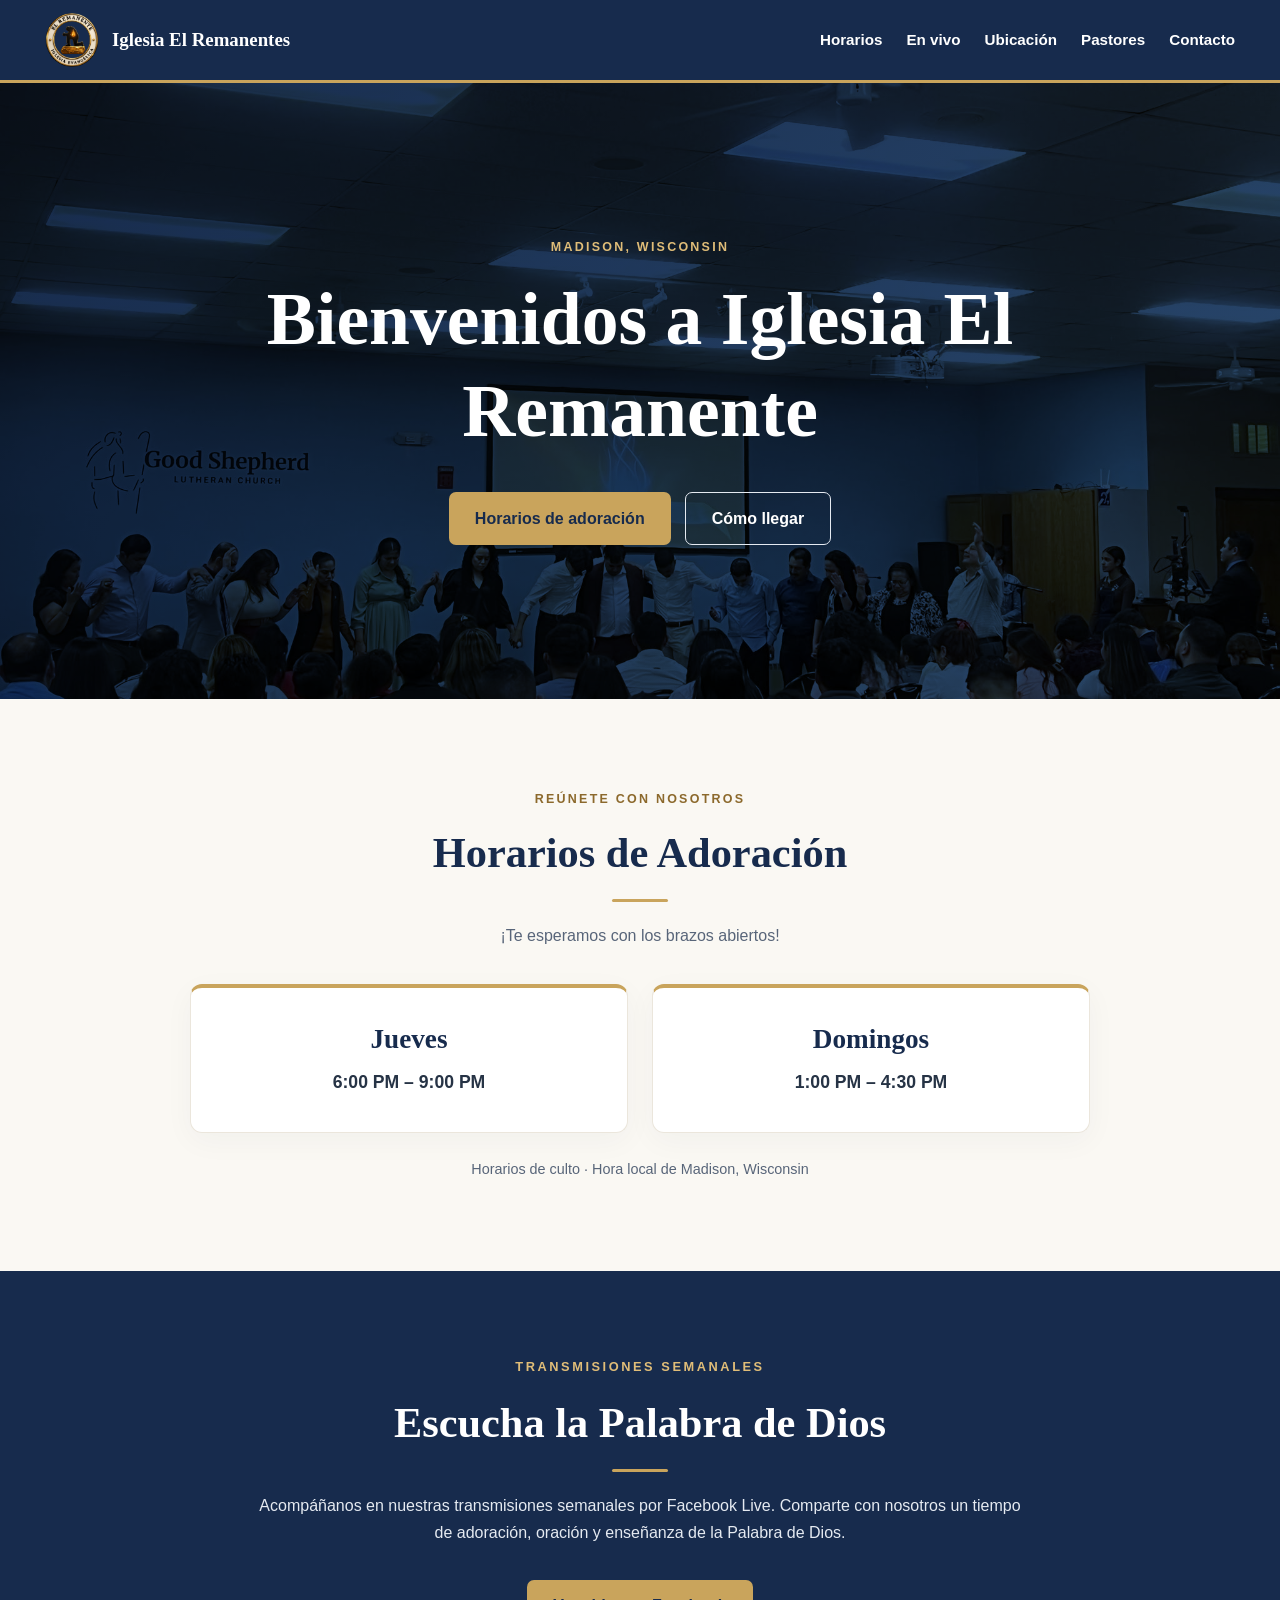
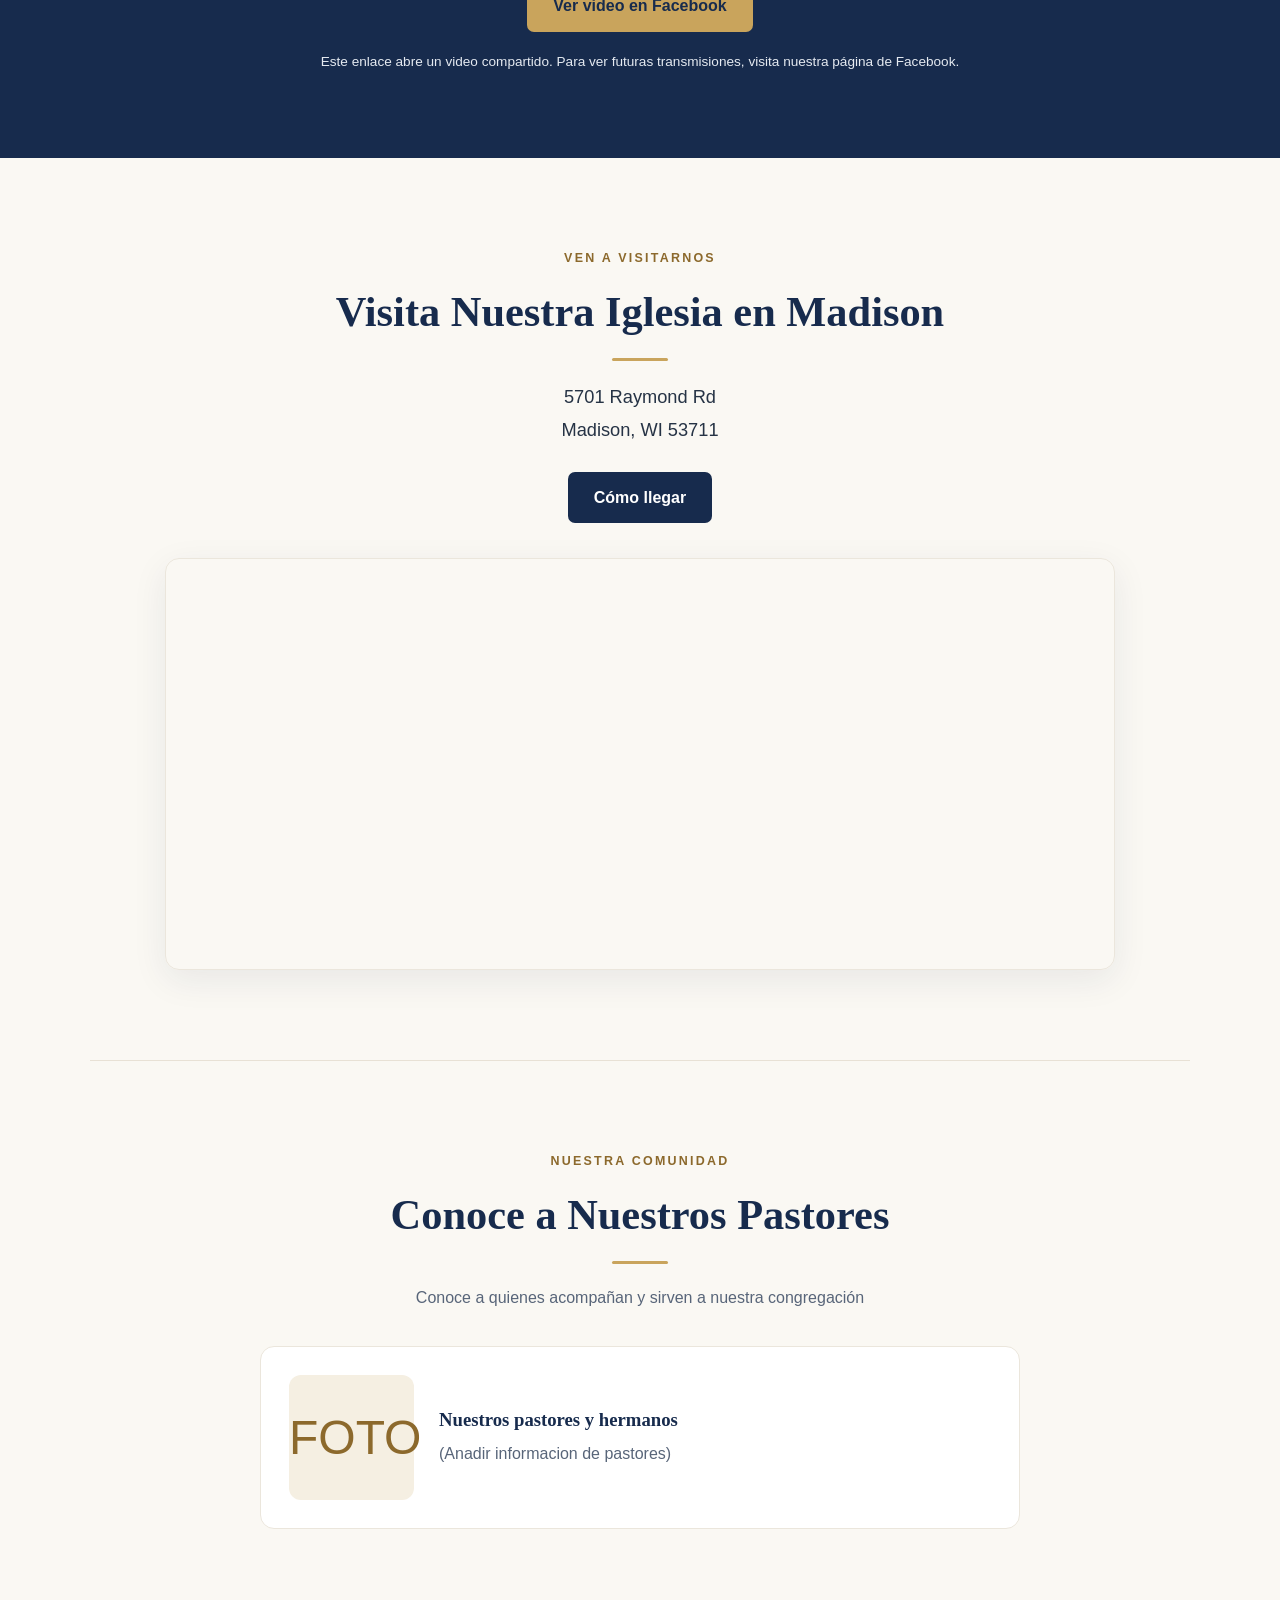
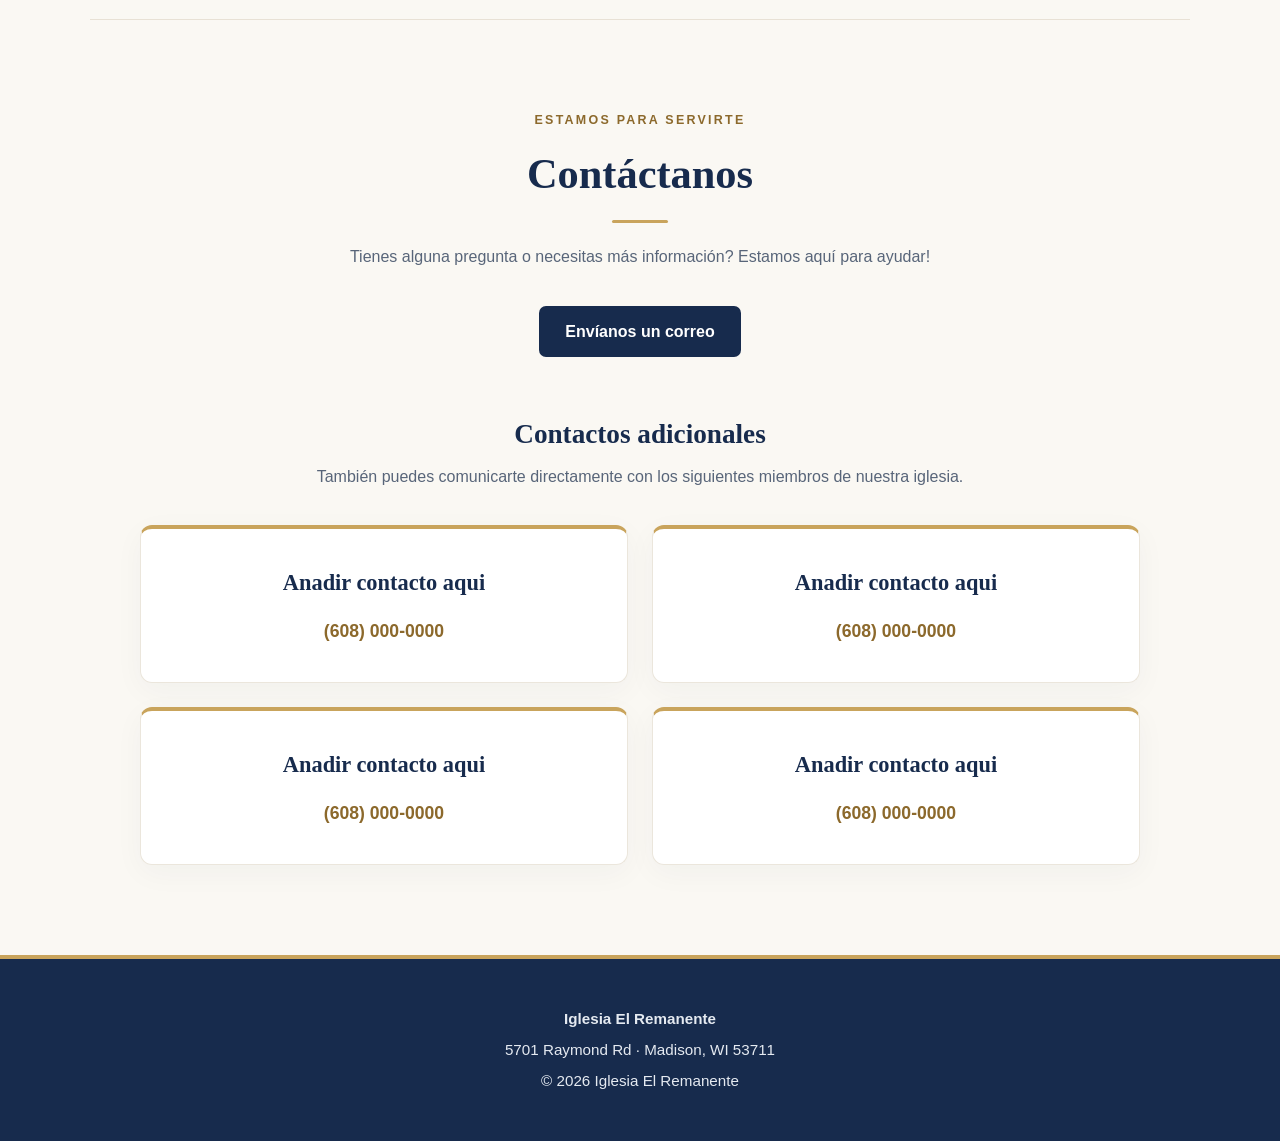
==== index.html @ f9874878 "rematenteS update test with Git" ====
<!doctype html>
<html lang="es">
  <head>
    <meta charset="UTF-8" />
    <meta name="viewport" content="width=device-width, initial-scale=1" />
    <title>Iglesia El Remanente | Iglesia Cristiana en Madison, WI</title>
    <meta
      name="description"
      content="Bienvenidos a Iglesia El Remanente, una iglesia cristiana evangélica en Madison, Wisconsin. Cultos jueves 6 PM y domingos 1 PM. ¡Visítanos!"
    />
    <meta
      name="description"
      content="Bienvenidos a Iglesia El Remanente en Madison, Wisconsin. Cultos los jueves de 6:00 a 9:00 PM y domingos de 1:00 a 4:30 PM. Visítanos en 5701 Raymond Rd."
    />
    <meta name="robots" content="index, follow" />
    <meta name="theme-color" content="#172b4d" />
    <meta property="og:type" content="website" />
    <meta property="og:locale" content="es_US" />
    <meta
      property="og:title"
      content="Iglesia El Remanente | Madison, Wisconsin"
    />
    <meta
      property="og:description"
      content="Te esperamos en Iglesia El Remanente. Jueves y domingos en 5701 Raymond Rd, Madison, WI."
    />
    <meta property="og:site_name" content="Iglesia El Remanente" />
    <!-- Add canonical and og:url after you have your final public website address. -->
    <link rel="icon" type="image/png" href="sources/favicon.png" />
    <link rel="stylesheet" href="index.css" />
    <!--//come back-->
    <!-- SEO: Iglesia El Remanente -->
    <script type="application/ld+json">
      {
        "@context": "https://schema.org",
        "@type": "Church",

        "name": "Iglesia El Remanente",

        "alternateName": [
          "El Remanente",
          "El Remanente Madison",
          "Iglesia Cristiana El Remanente"
        ],

        "description": "Iglesia El Remanente es una iglesia cristiana evangélica ubicada en Madison, Wisconsin. Nuestra congregación se reúne los jueves y domingos para compartir la Palabra de Dios, la oración, la adoración y la fe en Jesucristo. Visítanos en 5701 Raymond Rd, Madison, WI 53711.",

        "address": {
          "@type": "PostalAddress",
          "streetAddress": "5701 Raymond Rd",
          "addressLocality": "Madison",
          "addressRegion": "WI",
          "postalCode": "53711",
          "addressCountry": "US"
        },

        "email": "iglesiaremanente4@gmail.com",

        "hasMap": "https://www.google.com/maps/search/?api=1&query=5701+Raymond+Rd+Madison+WI+53711",

        "publicAccess": true,

        "areaServed": {
          "@type": "City",
          "name": "Madison",
          "containedInPlace": {
            "@type": "AdministrativeArea",
            "name": "Wisconsin"
          }
        },

        "openingHoursSpecification": [
          {
            "@type": "OpeningHoursSpecification",
            "dayOfWeek": "https://schema.org/Thursday",
            "opens": "18:00",
            "closes": "21:00"
          },
          {
            "@type": "OpeningHoursSpecification",
            "dayOfWeek": "https://schema.org/Sunday",
            "opens": "13:00",
            "closes": "16:30"
          }
        ]
      }
    </script>
  </head>
  <body>
    <a class="skip-link" href="#contenido">Saltar al contenido</a>
    <header class="site-header">
      <nav class="nav-container" aria-label="Navegación principal">
        <a class="brand" href="#inicio">
          <img
            src="sources/El Remanente_ Emblema Dorado de Oración.png"
            width="54"
            height="54"
            alt="Iglesia El Remanente"
          />
          <span>Iglesia El Remanentes</span>
        </a>
        <div class="nav-links">
          <a href="#horarios">Horarios</a>
          <a href="#transmisiones">En vivo</a>
          <a href="#ubicacion">Ubicación</a>
          <a href="#pastores">Pastores</a>
          <a href="#contacto">Contacto</a>
        </div>
      </nav>
    </header>

    <main id="contenido">
      <section
        id="inicio"
        class="hero-section"
        aria-labelledby="titulo-principal"
      >
        <div class="hero-inner">
          <p class="eyebrow">MADISON, WISCONSIN</p>
          <h1 id="titulo-principal">Bienvenidos a Iglesia El Remanente</h1>
          <p class="hero-description">
            <i></i>
          </p>
          <div class="hero-actions">
            <a class="btn btn-gold" href="#horarios">Horarios de adoración</a>
            <a class="btn btn-outline" href="#ubicacion">Cómo llegar</a>
          </div>
        </div>
      </section>

      <section
        id="horarios"
        class="content-section worship-hours"
        aria-labelledby="titulo-horarios"
      >
        <div class="section-heading">
          <p class="eyebrow">REÚNETE CON NOSOTROS</p>
          <h2 id="titulo-horarios">Horarios de Adoración</h2>
          <p>¡Te esperamos con los brazos abiertos!</p>
        </div>
        <div class="services-grid">
          <article class="service">
            <h3>Jueves</h3>
            <p>
              <time datetime="18:00">6:00 PM</time> –
              <time datetime="21:00">9:00 PM</time>
            </p>
          </article>
          <article class="service">
            <h3>Domingos</h3>
            <p>
              <time datetime="13:00">1:00 PM</time> –
              <time datetime="16:30">4:30 PM</time>
            </p>
          </article>
        </div>
        <p class="section-note">
          Horarios de culto · Hora local de Madison, Wisconsin
        </p>
      </section>

      <section
        id="transmisiones"
        class="live-section"
        aria-labelledby="titulo-vivo"
      >
        <div class="live-content">
          <p class="live-label">TRANSMISIONES SEMANALES</p>
          <h2 id="titulo-vivo">Escucha la Palabra de Dios</h2>
          <p>
            Acompáñanos en nuestras transmisiones semanales por Facebook Live.
            Comparte con nosotros un tiempo de adoración, oración y enseñanza de
            la Palabra de Dios.
          </p>
          <a
            class="btn btn-gold live-btn"
            href="https://www.facebook.com/watch/live/?ref=watch_permalink&v=2224448268287302"
            target="_blank"
            rel="noopener noreferrer"
            >Ver video en Facebook</a
          >
          <p class="live-note">
            Este enlace abre un video compartido. Para ver futuras
            transmisiones, visita nuestra página de Facebook.
          </p>
        </div>
      </section>

      <section
        id="ubicacion"
        class="content-section location-section"
        aria-labelledby="titulo-ubicacion"
      >
        <div class="section-heading">
          <p class="eyebrow">VEN A VISITARNOS</p>
          <h2 id="titulo-ubicacion">Visita Nuestra Iglesia en Madison</h2>
          <address>5701 Raymond Rd<br />Madison, WI 53711</address>
          <a
            class="btn btn-dark directions-btn"
            href="https://www.google.com/maps/dir/?api=1&amp;destination=5701+Raymond+Rd+Madison+WI+53711"
            target="_blank"
            rel="noopener noreferrer"
            >Cómo llegar</a
          >
        </div>
        <div class="map-container">
          <iframe
            title="Mapa de Iglesia El Remanente en 5701 Raymond Rd, Madison, Wisconsin"
            src="https://www.google.com/maps?q=5701+Raymond+Rd,+Madison,+WI+53711&amp;output=embed"
            loading="lazy"
            referrerpolicy="no-referrer-when-downgrade"
            allowfullscreen
          ></iframe>
        </div>
      </section>

      <!--Photo section-->
      <section></section>

      <section
        id="pastores"
        class="content-section pastors-section"
        aria-labelledby="titulo-pastores"
      >
        <div class="section-heading">
          <p class="eyebrow">NUESTRA COMUNIDAD</p>
          <h2 id="titulo-pastores">Conoce a Nuestros Pastores</h2>
          <p>Conoce a quienes acompañan y sirven a nuestra congregación</p>
        </div>
        <div class="pastor-card">
          <div class="pastor-placeholder" aria-hidden="true">FOTO</div>
          <div>
            <h3>Nuestros pastores y hermanos</h3>
            <p>
              (Anadir informacion de pastores)
            </p>
          </div>
        </div>
      </section>

      <section class="contact-section content-section" id="contacto">
        <div class="section-heading">
          <p class="eyebrow">ESTAMOS PARA SERVIRTE</p>

          <h2>Contáctanos</h2>

          <p>
            Tienes alguna pregunta o necesitas más información? Estamos aquí
            para ayudar!
          </p>
        </div>

        <!-- Email Contact -->
        <div class="contact-main">
          <a class="btn btn-dark" href="mailto:iglesiaremanente4@gmail.com">
            Envíanos un correo
          </a>

          <p class="contact-email">
            <a href="mailto:iglesiaremanente4@gmail.com">
            
            </a>
          </p>
        </div>

        <!-- Additional Contacts -->
        <div class="additional-contacts">
          <h3>Contactos adicionales</h3>

          <p>
            También puedes comunicarte directamente con los siguientes miembros
            de nuestra iglesia.
          </p>

          <div class="contacts-grid">
            <!-- Mixsael Gamez -->
            <div class="contact-card">
              <h4>Anadir contacto aqui</h4>

              <a href="tel:+16082357507"> (608) 000-0000 </a>
            </div>

            <!-- Nelsy Gamez -->
            <div class="contact-card">
              <h4>Anadir contacto aqui</h4>

              <a href="tel:+16082179331"> (608) 000-0000 </a>
            </div>

            <!-- Hermano Naum -->
            <div class="contact-card">
              <h4>Anadir contacto aqui</h4>

              <a href="tel:+16082357507"> (608) 000-0000 </a>
            </div>

            <!-- Eric Martinez -->
            <div class="contact-card">
              <h4>Anadir contacto aqui</h4>

              <a href="tel:+16089605760"> (608) 000-0000</a>
            </div>
          </div>
        </div>
      </section>
    </main>
    <footer class="site-footer">
      <p><strong>Iglesia El Remanente</strong></p>
      <p>5701 Raymond Rd · Madison, WI 53711</p>
      <p>&copy; 2026 Iglesia El Remanente</p>
    </footer>
  </body>
</html>
---- index.css ----
/* ========================================
   IGLESIA EL REMANENTE
   Madison, Wisconsin

   WEBSITE STYLESHEET
======================================== */

/* ========================================
   1. COLORS AND VARIABLES
======================================== */

:root {
  /* Primary Colors */
  --primary: #172b4d;
  --secondary: #29476c;

  /* Gold Accent Colors */
  --gold: #c9a45c;
  --gold-light: #e0bd78;
  --gold-dark: #8c692c;

  /* Background Colors */
  --background: #faf8f3;
  --white: #ffffff;
  --cream: #f5efe2;

  /* Text Colors */
  --text: #263345;
  --text-muted: #586579;
  --text-light: #e5eaf1;
  --text-white: #ffffff;

  /* Border Colors */
  --border: #ebe6dc;
  --border-light: #e8e1d5;

  /* Shadows */
  --shadow-light: 0 8px 30px rgba(23, 43, 77, 0.04);
  --shadow-medium: 0 10px 35px rgba(23, 43, 77, 0.08);
  --shadow-hover: 0 10px 22px rgba(0, 0, 0, 0.13);

  /* Border Radius */
  --radius-small: 7px;
  --radius-medium: 12px;
  --radius-large: 14px;

  /* Transitions */
  --transition-fast: 0.3s ease;
  --transition-normal: 0.45s ease;
  --transition-slow: 1.5s ease;

  /* Layout */
  --container-width: 1100px;
  --nav-width: 1240px;
}

/* ========================================
   2. GLOBAL RESET
======================================== */

* {
  box-sizing: border-box;
}

html {
  scroll-behavior: smooth;
}

body {
  margin: 0;
  font-family: "Segoe UI", Arial, sans-serif;
  color: var(--text);
  background-color: var(--background);
  line-height: 1.7;
}

img {
  max-width: 100%;
}

/* ========================================
   3. TYPOGRAPHY
======================================== */

h1,
h2,
h3 {
  font-family: Georgia, "Times New Roman", serif;
  line-height: 1.25;
}

h1 {
  font-size: clamp(2.5rem, 5.8vw, 4.6rem);
  margin: 0 0 22px;
}

h2 {
  font-size: clamp(1.9rem, 3.4vw, 2.65rem);
  margin: 0 0 18px;
  color: var(--primary);
}

h3 {
  color: var(--primary);
}

p {
  margin: 0 0 18px;
}

/* ========================================
   4. LINKS AND ACCESSIBILITY
======================================== */

a {
  color: var(--gold-dark);
}

a:hover {
  color: var(--primary);
}

a:focus-visible {
  outline: 3px solid var(--gold);
  outline-offset: 4px;
}

/* Skip Navigation Link */

.skip-link {
  position: absolute;
  left: 12px;
  top: -80px;
  padding: 10px 15px;
  background: var(--white);
  z-index: 999;
}

.skip-link:focus {
  top: 12px;
}

/* ========================================
   5. HEADER AND NAVIGATION
======================================== */

.site-header {
  background-color: var(--primary);
  border-bottom: 3px solid var(--gold);
}

.nav-container {
  max-width: var(--nav-width);
  margin: auto;
  padding: 13px 25px;

  display: flex;
  align-items: center;
  justify-content: space-between;
  gap: 25px;
}

/* Church Logo*/

.brand {
  display: inline-flex;
  align-items: center;
  gap: 13px;

  color: var(--white);
  font-family: Georgia, serif;
  font-size: 1.18rem;
  font-weight: bold;
  text-decoration: none;
}

.brand img {
  width: 54px;
  height: 54px;
  object-fit: contain;
  border-radius: 50%;
}

/* Navigation Links */

.nav-links {
  display: flex;
  gap: 24px;
  flex-wrap: wrap;
}

.nav-links a {
  color: var(--text-white);
  text-decoration: none;
  font-size: 0.95rem;
  font-weight: 600;

  transition: color var(--transition-fast);
}

.nav-links a:hover,
.brand:hover {
  color: var(--gold-light);
}

/* ========================================
   6. HERO SECTION
======================================== */

.hero-section {
  background:
  linear-gradient(120deg, var(--primary), var(--secondary)),
  url("sources/grupo-de-adoracion.jpg") center/cover no-repeat;
  background-blend-mode: multiply; /* Blends the gradient into the image */
  color: var(--text-white);
  text-align: center;

  padding: clamp(80px, 12vw, 250px) 24px;
}

.hero-inner {
  max-width: 850px;
  margin: auto;
}

/* Small Heading Above Main Title */

.eyebrow {
  color: var(--gold-dark);
  font-size: 0.78rem;
  letter-spacing: 0.18em;
  font-weight: 800;
  margin-bottom: 16px;
}

.hero-section .eyebrow {
  color: var(--gold-light);
}

/* Hero Description */

.hero-description {
  color: var(--text-light);

  font-size: clamp(1.05rem, 2vw, 1.22rem);

  max-width: 690px;
  margin: 0 auto 34px;
}

/* Hero Buttons Layout */

.hero-actions {
  display: flex;
  gap: 14px;
  justify-content: center;
  flex-wrap: wrap;
}

/* ========================================
   7. BUTTONS
======================================== */

/* Global Button Styling */

.btn,
.live-btn,
.directions-btn,
button {
    transition:
        opacity 2.35s ease-in-out,
        background-color 0.35s ease-in-out,
        color 0.35s ease-in-out,
        box-shadow 0.35s ease-in-out;
}

/* Main Button Styling */

.btn {
    display: inline-flex;
    align-items: center;
    justify-content: center;
    gap: 10px;

    min-height: 48px;
    padding: 12px 26px;

    border-radius: var(--radius-small);
    font-weight: 700;
    text-decoration: none;

    opacity: 1;
}

/* Global Button Hover */

.btn:hover,
.live-btn:hover,
.directions-btn:hover,
button:hover {
    opacity: 2.8;
    box-shadow: var(--shadow-hover);
}

/* ========================================
   GOLD BUTTON
======================================== */

.btn-gold {
    background-color: var(--gold);
    color: var(--primary);
}

.btn-gold:hover {
    background-color: var(--gold-light);
    color: var(--primary);
}

/* ========================================
   OUTLINE BUTTON
======================================== */

.btn-outline {
    border: 1px solid var(--text-light);
    color: var(--white);
}

.btn-outline:hover {
    background-color: var(--white);
    color: var(--primary);
}

/* ========================================
   DARK BUTTON
======================================== */

.btn-dark {
    background-color: var(--primary);
    color: var(--white);
}

.btn-dark:hover {
    background-color: var(--secondary);
    color: var(--white);
}

/* ========================================
   ACCESSIBILITY
======================================== */

@media (prefers-reduced-motion: reduce) {
    .btn,
    .live-btn,
    .directions-btn,
    button {
        transition: var(--transition-fast);
    }
}
/* ========================================
   8. GENERAL CONTENT SECTIONS
======================================== */

.content-section {
  max-width: var(--container-width);
  margin: auto;
  padding: 90px 25px;
}

/* Section Headings */

.section-heading {
  text-align: center;
  max-width: 770px;
  margin: auto;
}

/* Decorative Gold Underline */

.section-heading h2::after,
.live-content h2::after {
  content: "";

  display: block;

  width: 56px;
  height: 3px;

  background-color: var(--gold);

  margin: 20px auto;
  border-radius: 3px;
}

/* Section Descriptions */

.section-heading > p:not(.eyebrow) {
  color: var(--text-muted);
}

/* ========================================
   9. WORSHIP HOURS
======================================== */

/* Service Cards Grid */

.services-grid {
  display: grid;

  grid-template-columns: repeat(2, minmax(0, 1fr));

  gap: 24px;

  margin: 35px auto 0;
  max-width: 900px;
}

/* Individual Service Card */

.service {
  background-color: var(--white);

  border: 1px solid var(--border);
  border-top: 4px solid var(--gold);

  border-radius: var(--radius-medium);

  padding: 34px 20px;
  text-align: center;

  box-shadow: var(--shadow-light);

  transition: transform var(--transition-normal);
}

/* Service Card Hover */

.service:hover {
  transform: translateY(-4px);
}

/* Service Day */

.service h3 {
  font-size: 1.7rem;
  margin: 0 0 12px;
}

/* Service Time */

.service p {
  font-size: 1.1rem;
  margin: 0;
  font-weight: 600;
}

/* Additional Note */

.section-note {
  text-align: center;
  color: var(--text-muted);
  font-size: 0.9rem;
  margin: 24px 0 0;
}

/* ========================================
   10. FACEBOOK LIVE SECTION
======================================== */

.live-section {
  background-color: var(--primary);
  color: var(--white);

  padding: 85px 25px;
  text-align: center;
}

/* Live Section Content */

.live-content {
  max-width: 770px;
  margin: auto;
}

/* Weekly Broadcast Label */

.live-label {
  color: var(--gold-light);
  font-size: 0.8rem;
  letter-spacing: 0.2em;
  font-weight: 800;
}

/* Facebook Live Heading */

.live-content h2 {
  color: var(--white);
  margin-top: 14px;
}

/* Facebook Live Description */

.live-content > p:not(.live-label) {
  color: var(--text-light);
}

/* Facebook Button */

.live-btn {
  margin-top: 16px;
}

/* Facebook Live Note */

.live-content .live-note {
  font-size: 0.85rem;
  color: var(--text-light);
  margin: 18px 0 0;
}

/* ========================================
   11. LOCATION AND GOOGLE MAPS
======================================== */

/* Church Address */

address {
  font-style: normal;
  font-size: 1.14rem;
  line-height: 1.8;

  margin: 0 0 25px;
}

/* Google Maps Container */

.map-container {
  margin: 35px auto 0;
  max-width: 950px;

  border: 1px solid var(--border);
  border-radius: var(--radius-large);

  overflow: hidden;

  box-shadow: var(--shadow-medium);
}

/* Embedded Google Map */

.map-container iframe {
  display: block;

  width: 100%;
  height: 410px;

  border: 0;
}

/* ========================================
   12. PASTORS SECTION
======================================== */

.pastors-section {
  border-top: 1px solid var(--border-light);
}

/* Pastor Information Card */

.pastor-card {
  max-width: 760px;
  margin: 35px auto 0;

  display: flex;
  align-items: center;
  gap: 25px;

  background-color: var(--white);

  border: 1px solid var(--border);
  border-radius: var(--radius-large);

  padding: 28px;
}

/* Pastor Image Placeholder */

.pastor-placeholder {
  flex: 0 0 125px;

  width: 125px;
  height: 125px;

  border-radius: var(--radius-medium);

  background-color: var(--cream);
  color: var(--gold-dark);

  display: grid;
  place-items: center;

  font-size: 3rem;
}

/* Pastor Name */

.pastor-card h3 {
  margin: 0 0 8px;
}

/* Pastor Description */

.pastor-card p {
  color: var(--text-muted);
  margin: 0;
}

/* ========================================
   13. CONTACT SECTION
======================================== */

.contact-section {
  border-top: 1px solid var(--border-light);
}

/* Email Address */

.contact-email {
  margin: 18px 0 0;
  overflow-wrap: anywhere;
}
/* ========================================
   CONTACT DIRECTORY
======================================== */

/* Main Contact Area */

.contact-main {
    text-align: center;
    margin: 35px auto 60px;
}

.contact-email {
    margin-top: 18px;
    font-size: 1rem;
    overflow-wrap: anywhere;
}

.contact-email a {
    color: var(--gold-dark);
    text-decoration: none;

    transition: color var(--transition-fast);
}

.contact-email a:hover {
    color: var(--primary);
}


/* ========================================
   ADDITIONAL CONTACTS
======================================== */

.additional-contacts {
    max-width: 1000px;
    margin: 0 auto;
    text-align: center;
}

.additional-contacts h3 {
    font-size: 1.7rem;
    margin-bottom: 12px;
}

.additional-contacts > p {
    color: var(--text-muted);
    margin-bottom: 35px;
}


/* ========================================
   CONTACT CARDS GRID
======================================== */

.contacts-grid {
    display: grid;

    grid-template-columns: repeat(2, minmax(0, 1fr));

    gap: 24px;
    margin-top: 30px;
}


/* Individual Contact Card */

.contact-card {
    background-color: var(--white);

    border: 1px solid var(--border);
    border-top: 4px solid var(--gold);

    border-radius: var(--radius-medium);

    padding: 35px 25px;

    text-align: center;

    box-shadow: var(--shadow-light);

    transition:
        background-color 0.35s ease,
        box-shadow 0.35s ease;
}


/* Contact Card Hover */

.contact-card:hover {
    background-color: var(--cream);
    box-shadow: var(--shadow-medium);
}


/* Contact Name */

.contact-card h4 {
    font-family: Georgia, "Times New Roman", serif;

    font-size: 1.4rem;
    font-weight: 600;

    color: var(--primary);

    margin: 0 0 15px;
}


/* Phone Number */

.contact-card a {
    display: inline-block;

    font-size: 1.1rem;
    font-weight: 600;

    color: var(--gold-dark);

    text-decoration: none;

    transition:
        opacity 0.35s ease,
        color 0.35s ease;
}


/* Phone Number Hover */

.contact-card a:hover {
    color: var(--primary);
    opacity: 0.75;
}


/* ========================================
   MOBILE RESPONSIVENESS
======================================== */

@media (max-width: 600px) {

    .contacts-grid {
        grid-template-columns: 1fr;
        gap: 16px;
    }

    .contact-card {
        padding: 28px 20px;
    }

    .additional-contacts h3 {
        font-size: 1.5rem;
    }

}

/* ========================================
   14. FOOTER
======================================== */

.site-footer {
  background-color: var(--primary);
  color: var(--text-light);

  padding: 42px 20px;

  text-align: center;

  border-top: 4px solid var(--gold);
}

.site-footer p {
  margin: 5px 0;
  font-size: 0.95rem;
}

/* ========================================
   15. TABLET RESPONSIVENESS
   Screens Smaller Than 800px
======================================== */

@media (max-width: 800px) {
  /* Navigation */

  .nav-container {
    flex-direction: column;
    gap: 15px;
  }

  .nav-links {
    justify-content: center;
    gap: 12px 20px;
  }

  /* Content */

  .content-section {
    padding: 65px 20px;
  }
}

/* ========================================
   16. MOBILE RESPONSIVENESS
   Screens Smaller Than 600px
======================================== */

@media (max-width: 600px) {
  /* Logo */

  .brand {
    font-size: 1.05rem;
  }

  /* Navigation */

  .nav-links a {
    font-size: 0.85rem;
  }

  /* Hero Section */

  .hero-section {
    padding: 75px 20px;
  }

  /* Worship Hours */

  .services-grid {
    grid-template-columns: 1fr;
    gap: 16px;
  }

  /* Google Maps */

  .map-container iframe {
    height: 310px;
  }

  /* Pastors Section */

  .pastor-card {
    flex-direction: column;
    text-align: center;
  }

  /* Hero Buttons */

  .hero-actions .btn {
    width: 100%;
    max-width: 300px;
  }
}

/* ========================================
   17. ACCESSIBILITY
   Reduced Motion Preferences
======================================== */

@media (prefers-reduced-motion: reduce) {
  html {
    scroll-behavior: auto;
  }

  *,
  *::before,
  *::after {
    transition-duration: 0.01ms !important;
    animation-duration: 0.01ms !important;
  }
}
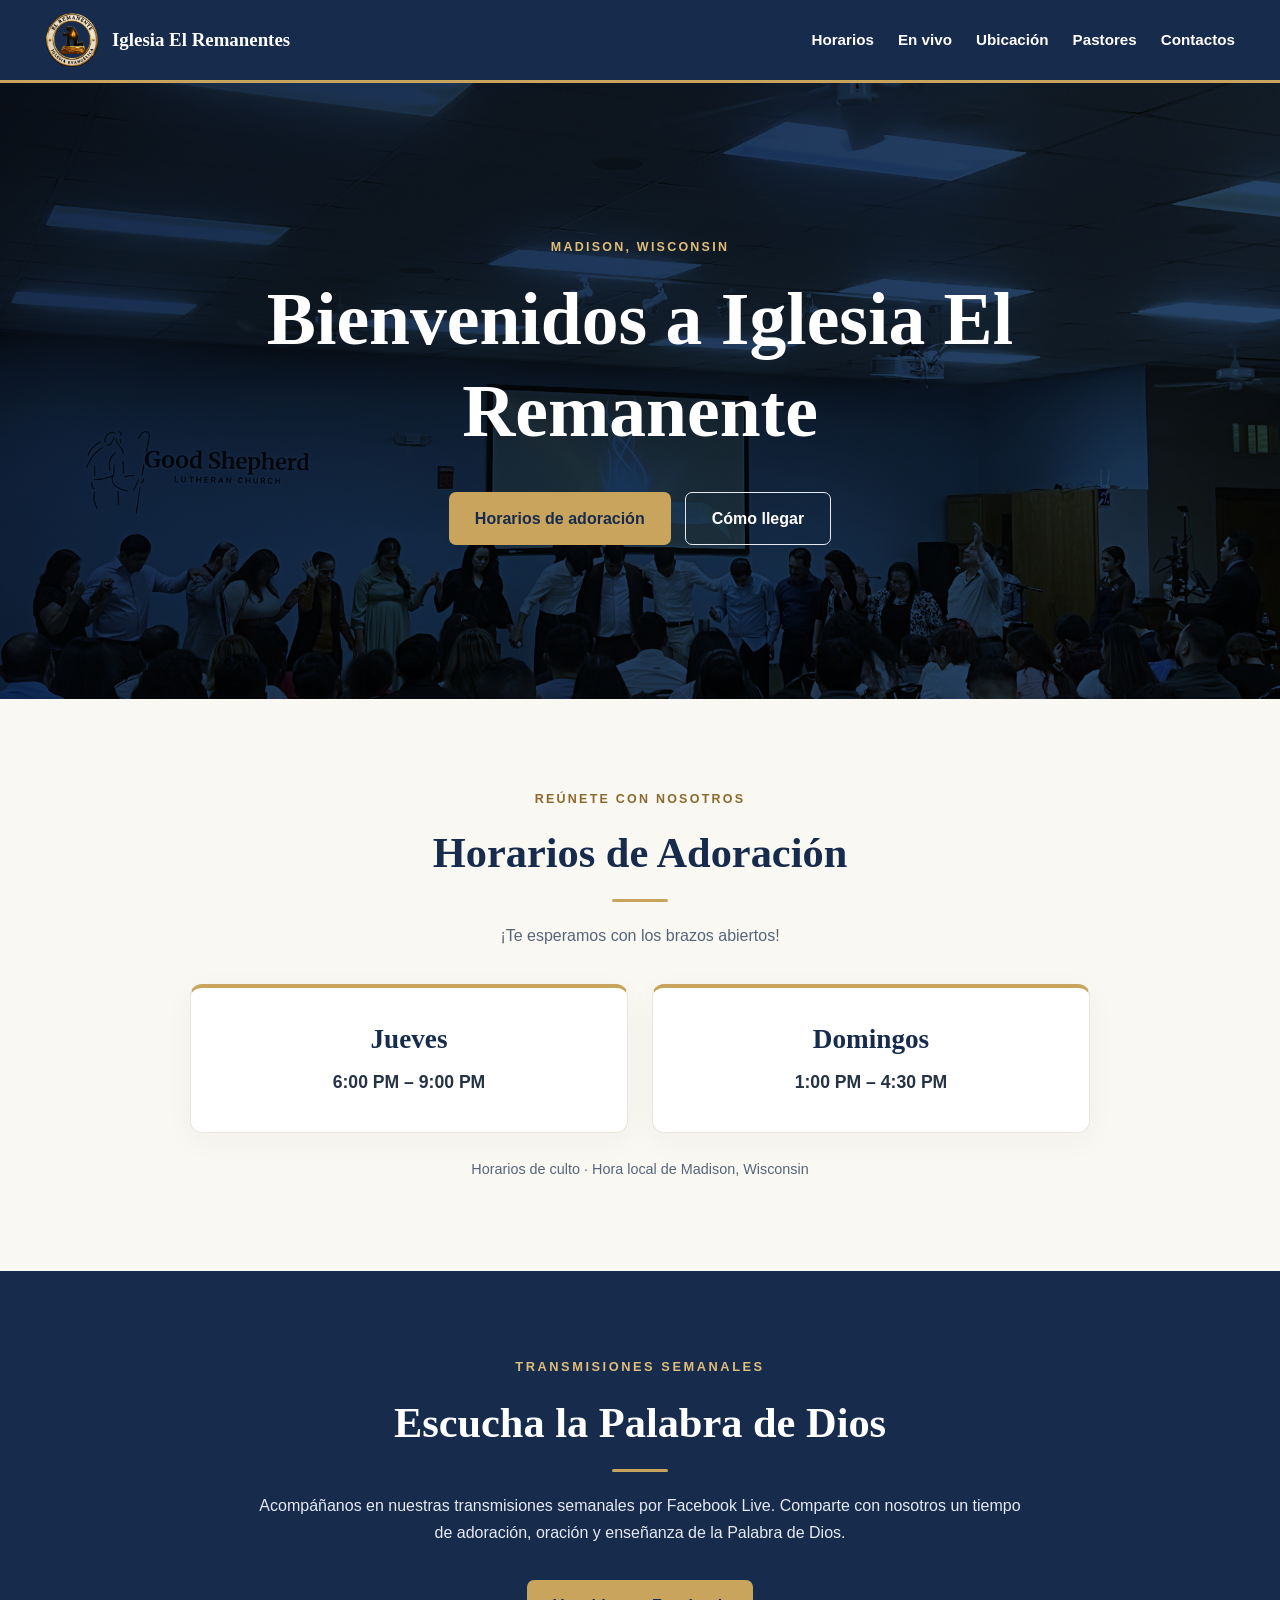
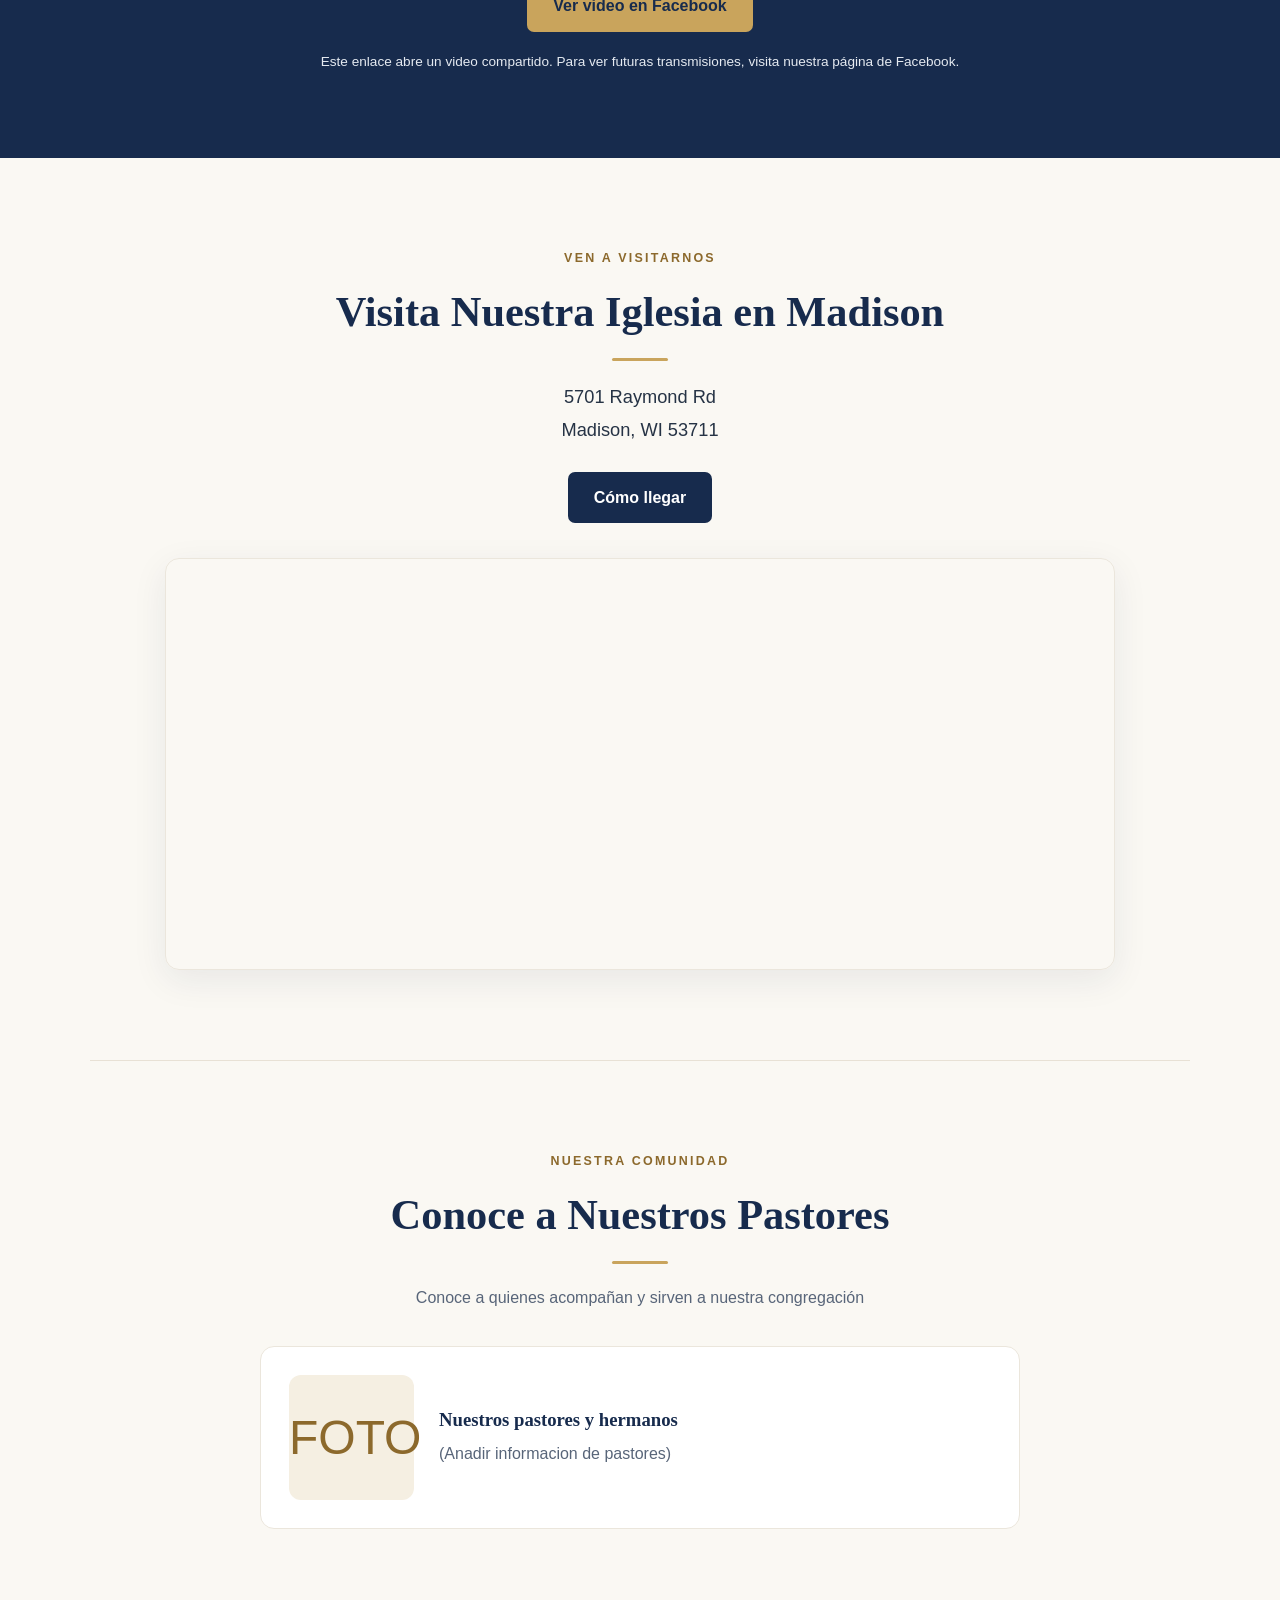
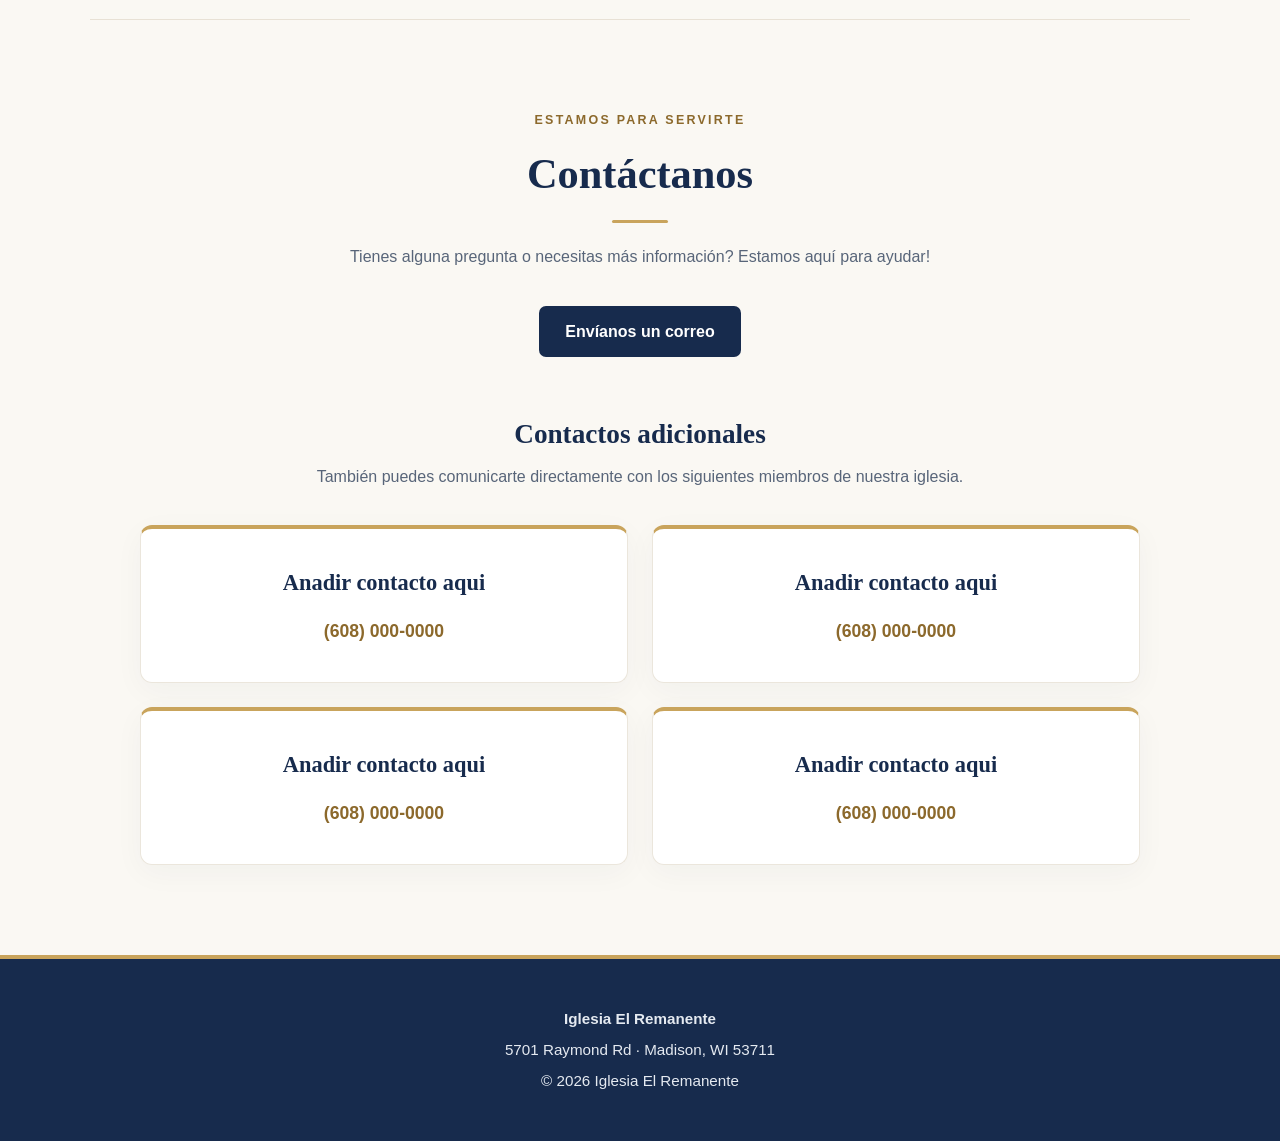
==== commit e38508ab: "updates for rematenteS and contactoS" ====
--- a/index.html
+++ b/index.html
@@ -104,7 +104,7 @@
           <a href="#transmisiones">En vivo</a>
           <a href="#ubicacion">Ubicación</a>
           <a href="#pastores">Pastores</a>
-          <a href="#contacto">Contacto</a>
+          <a href="#contacto">Contactos</a>
         </div>
       </nav>
     </header>
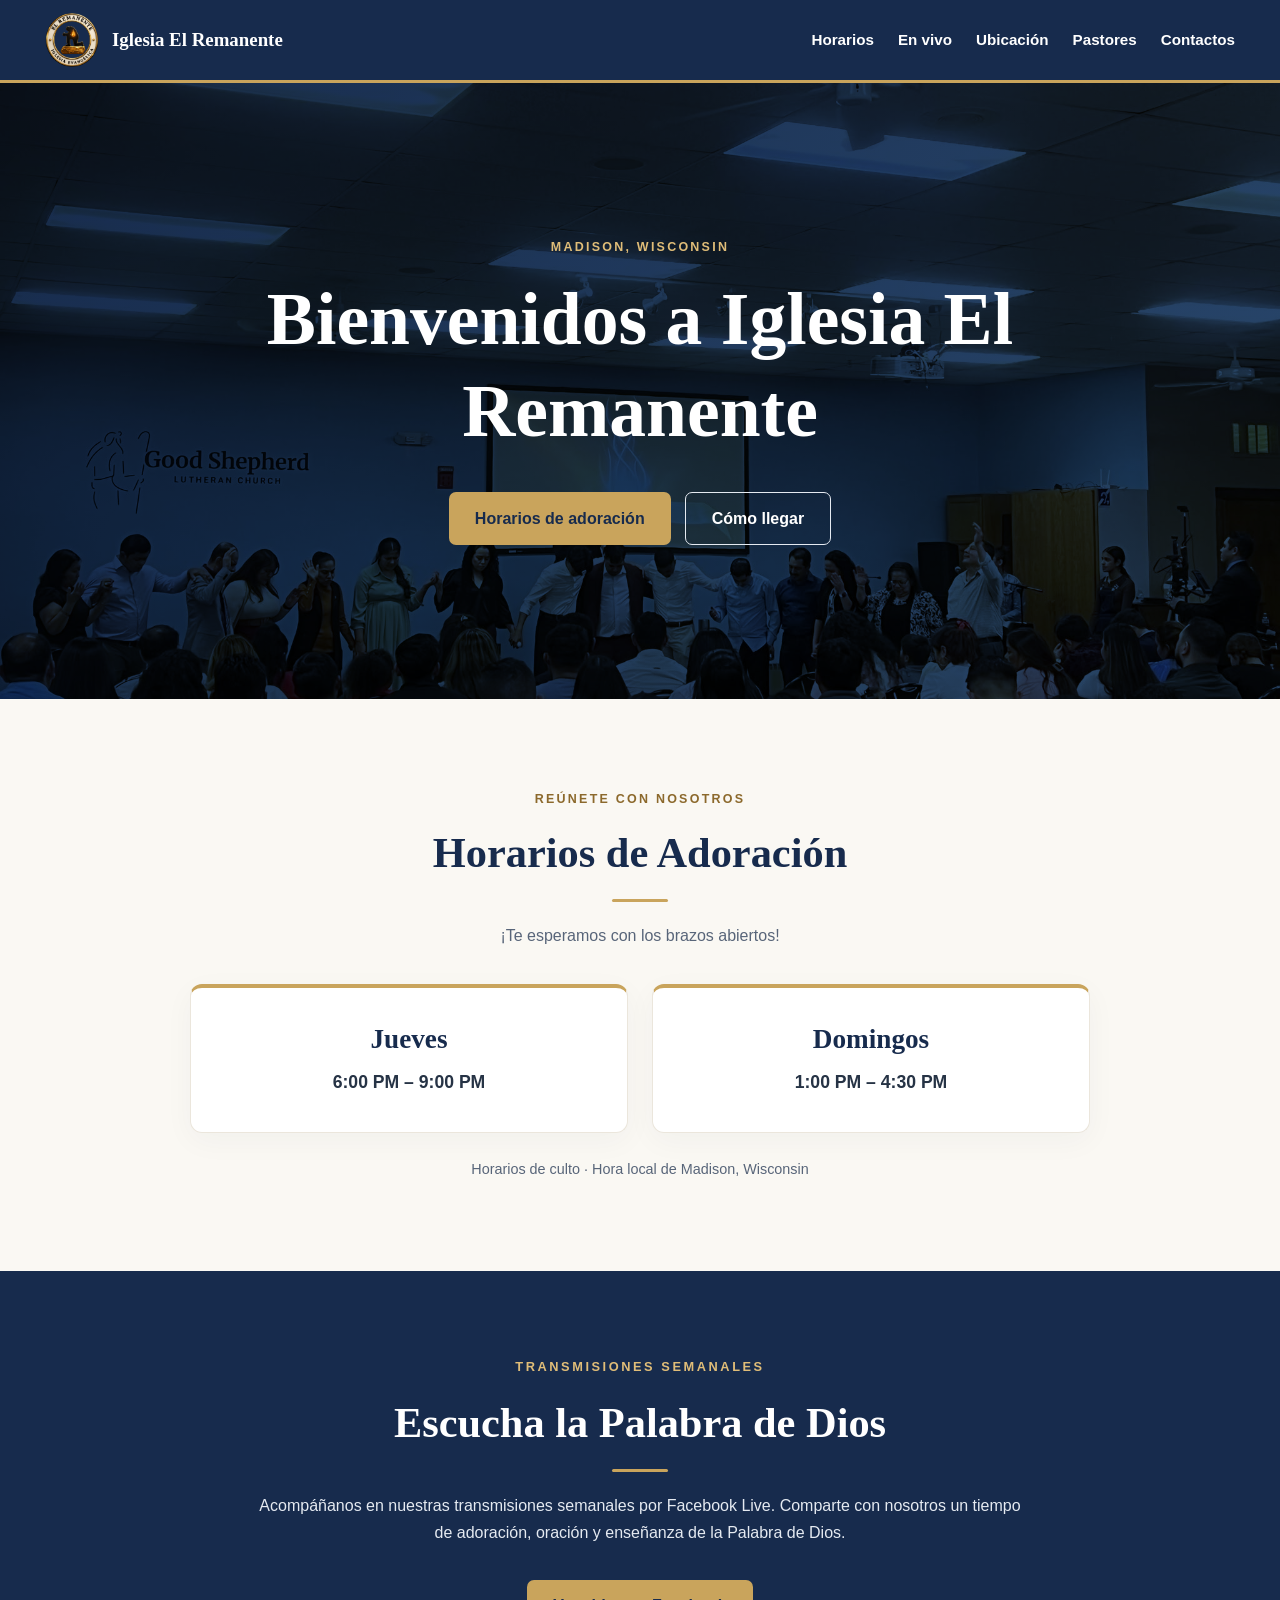
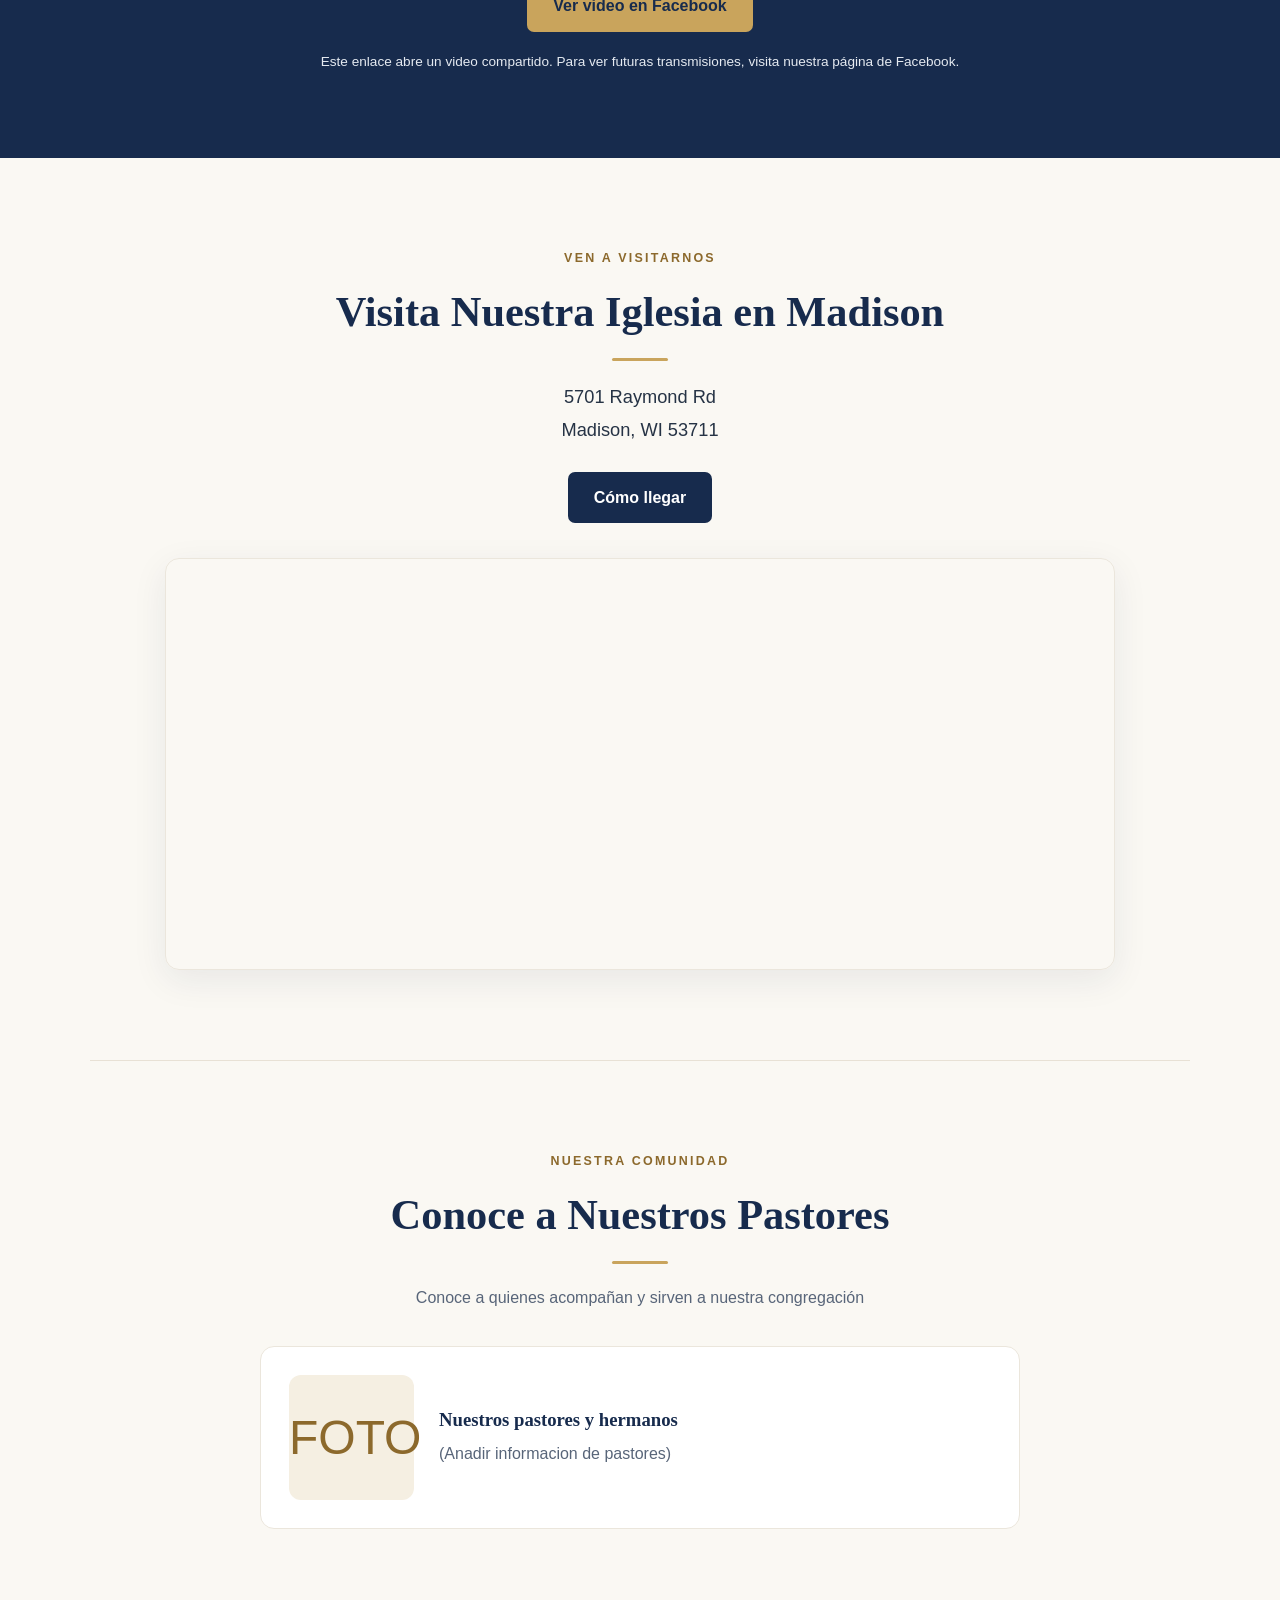
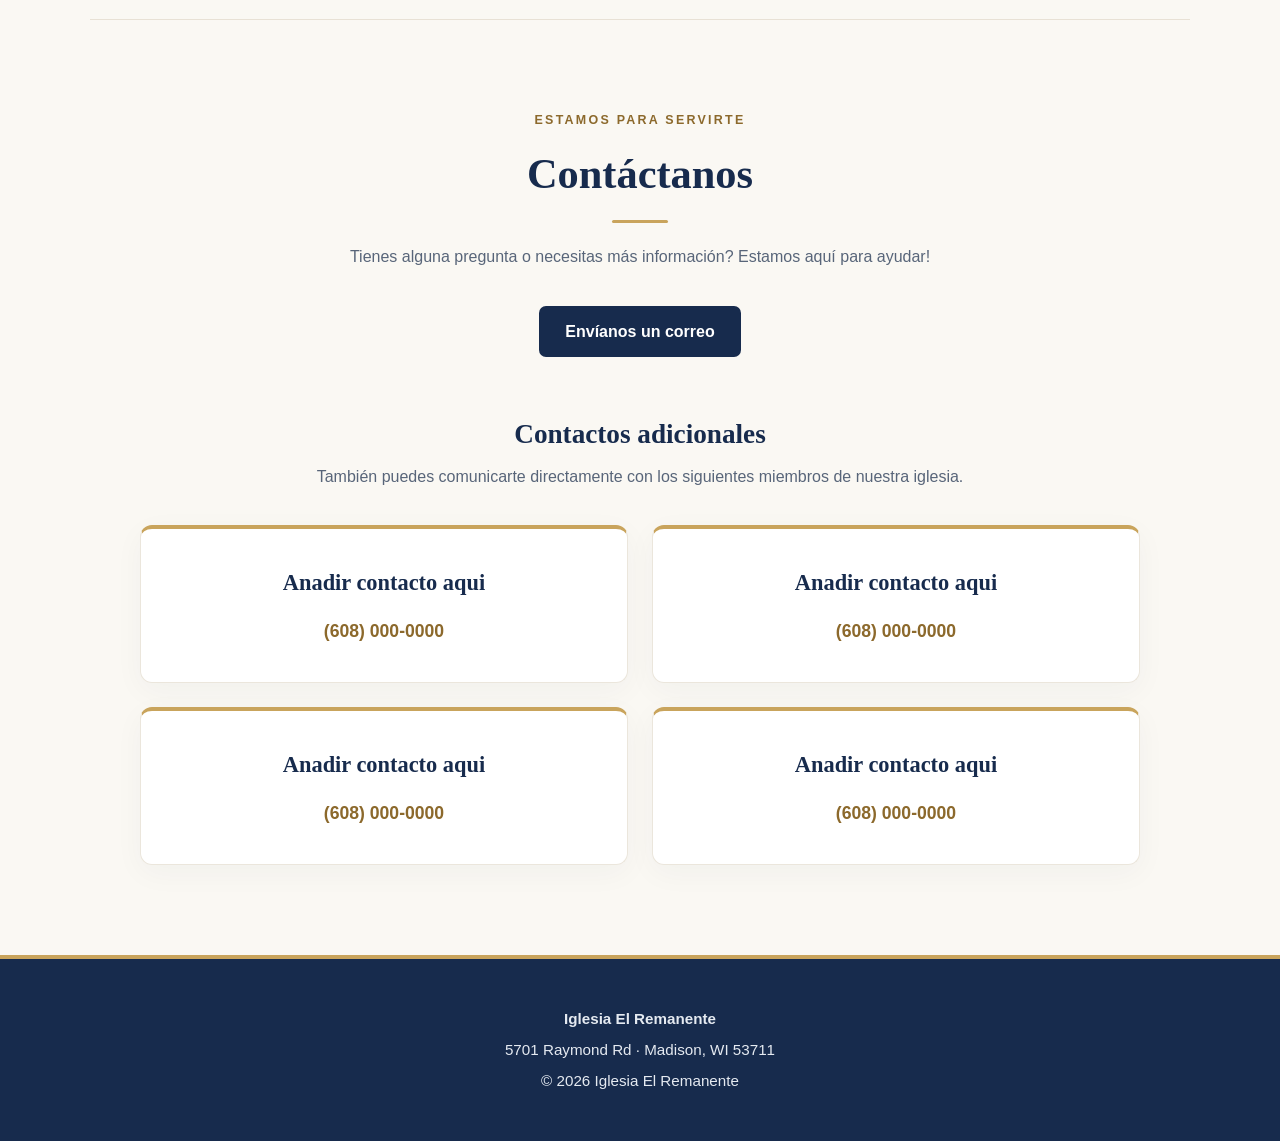
==== commit ba67b367: "removing s test" ====
--- a/index.html
+++ b/index.html
@@ -97,7 +97,7 @@
             height="54"
             alt="Iglesia El Remanente"
           />
-          <span>Iglesia El Remanentes</span>
+          <span>Iglesia El Remanente</span>
         </a>
         <div class="nav-links">
           <a href="#horarios">Horarios</a>
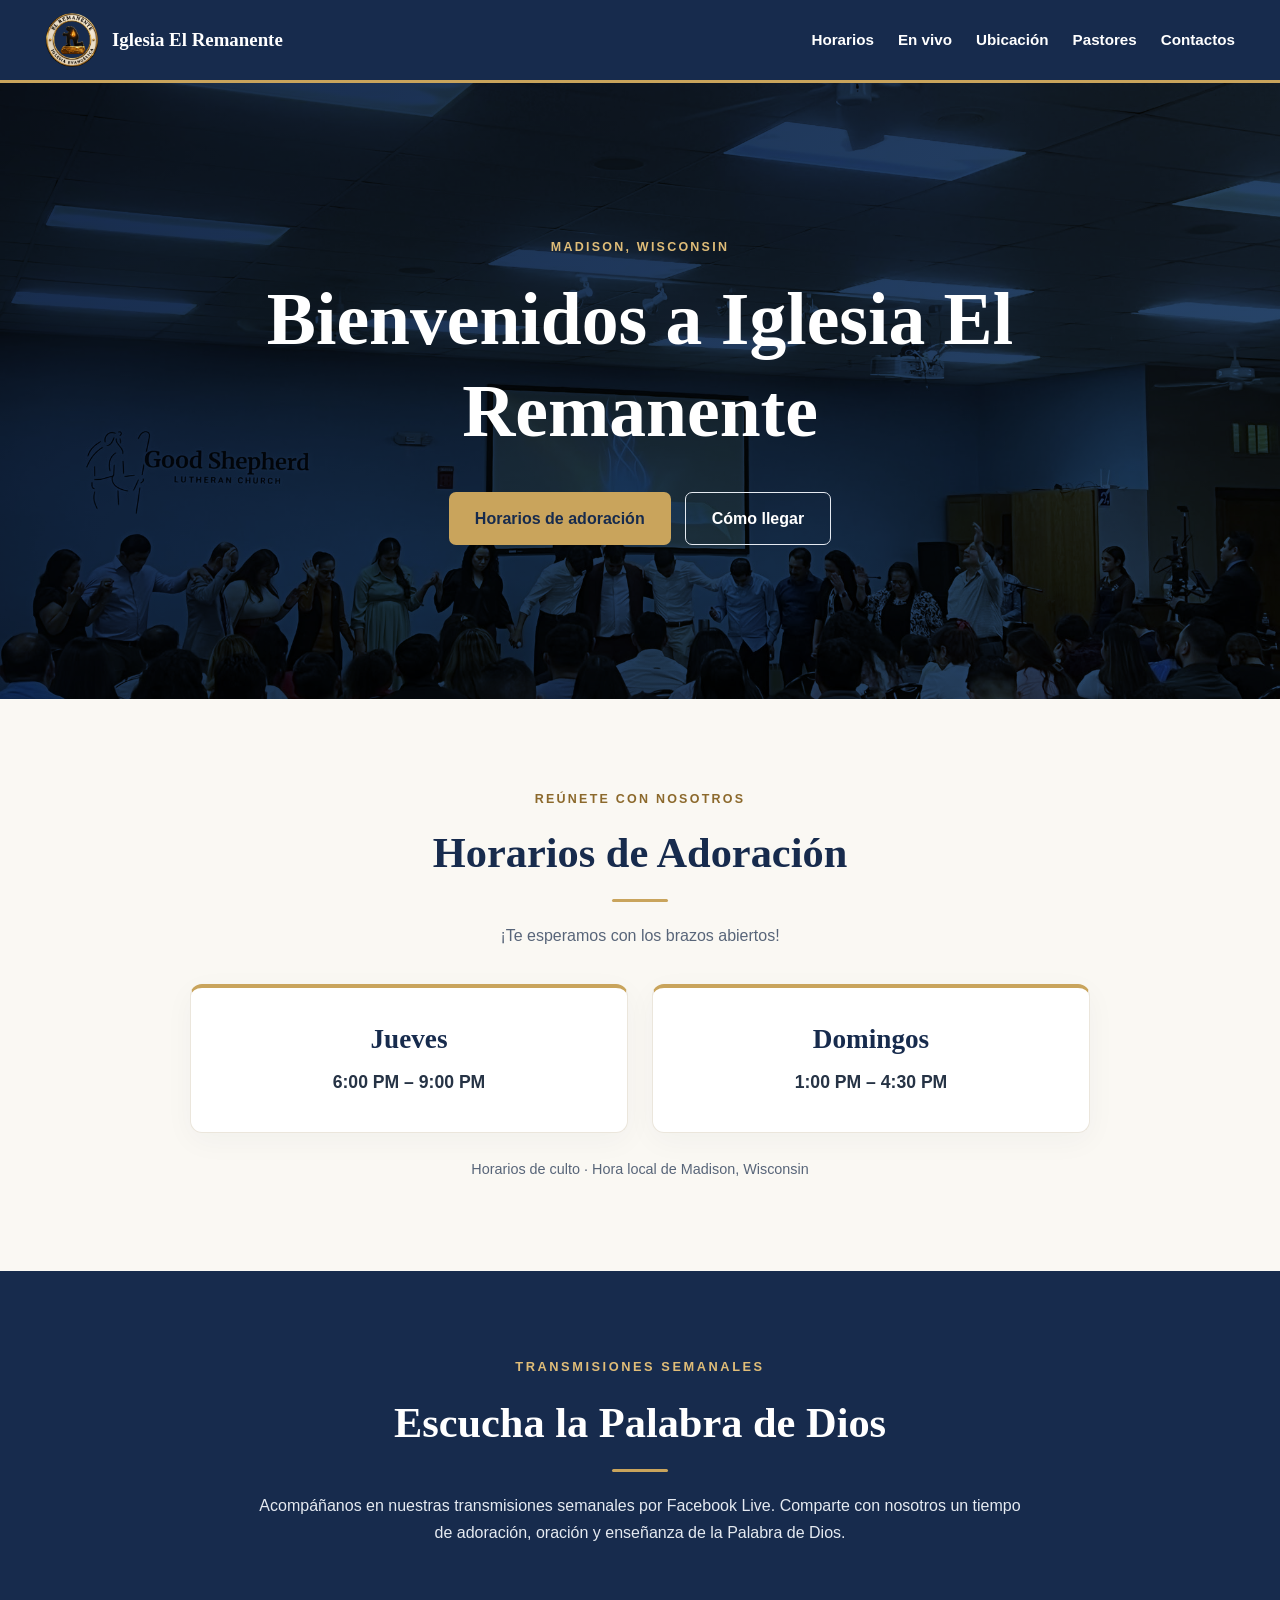
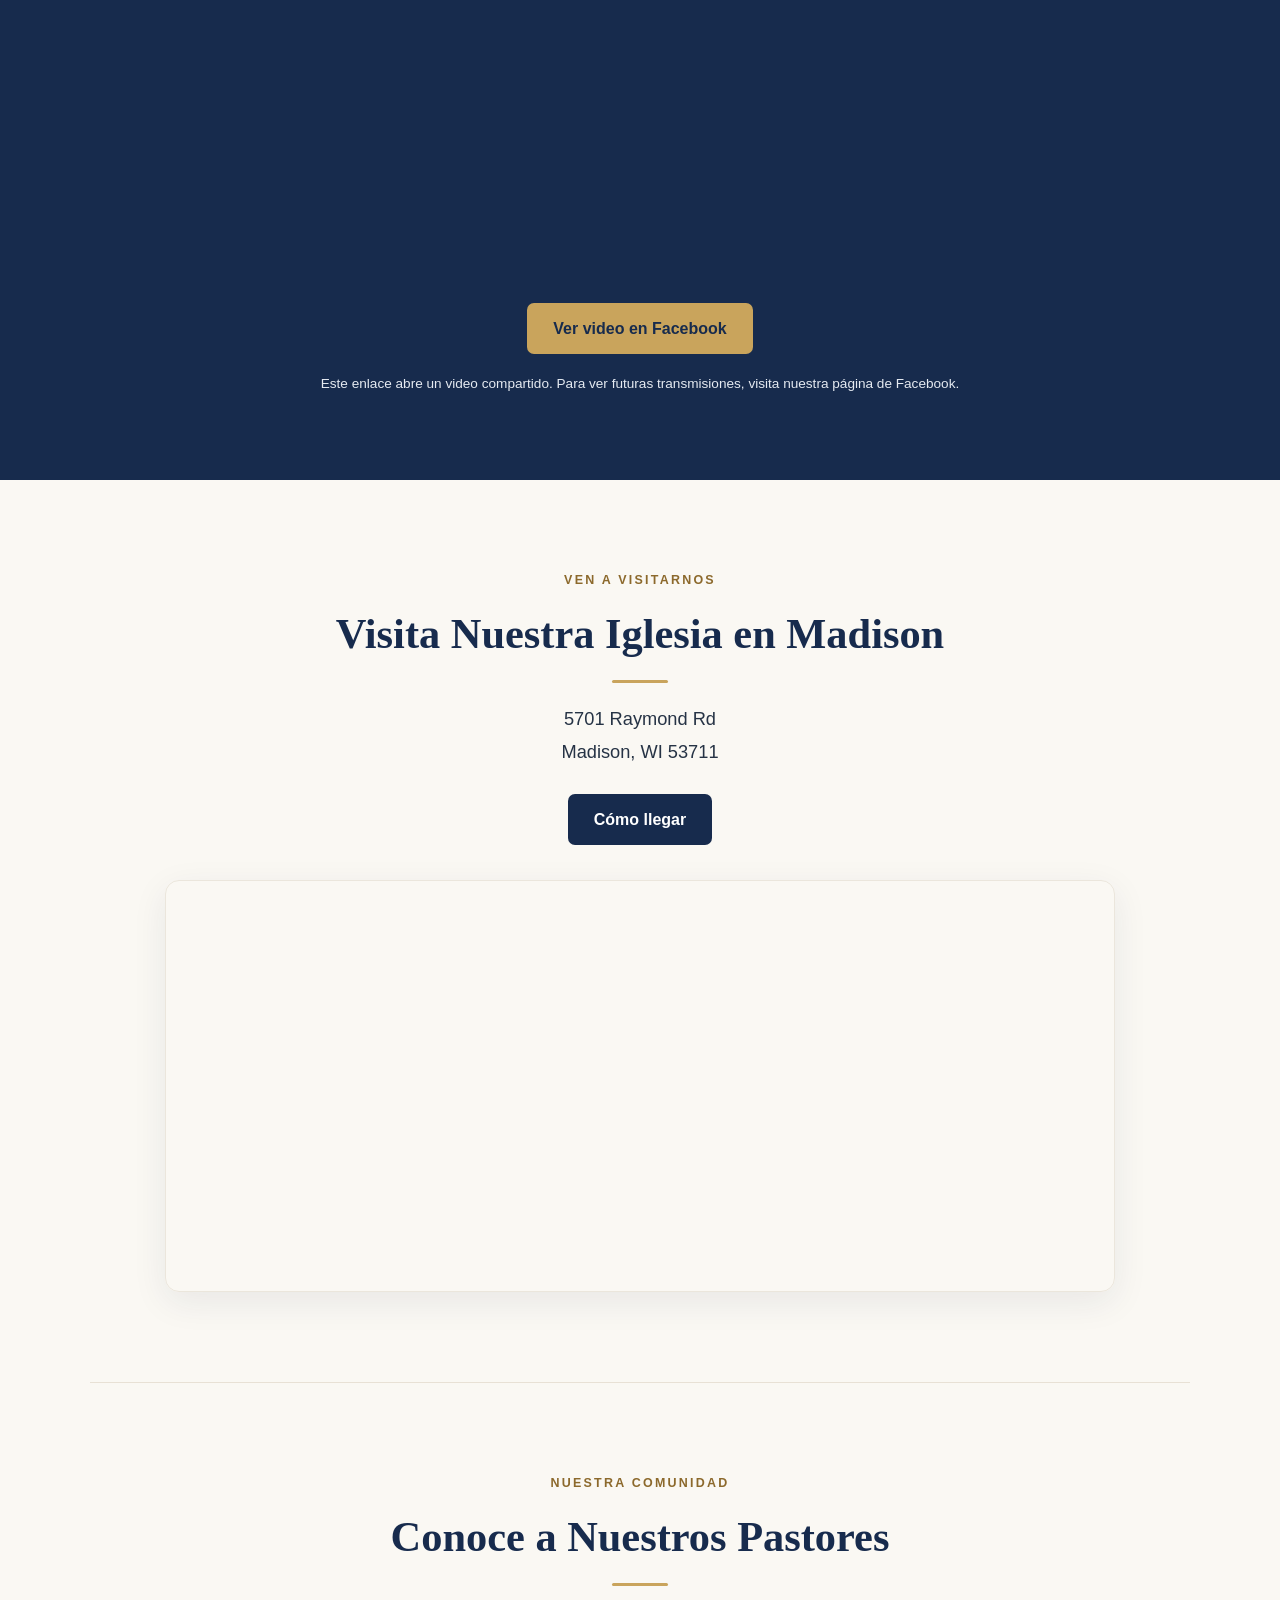
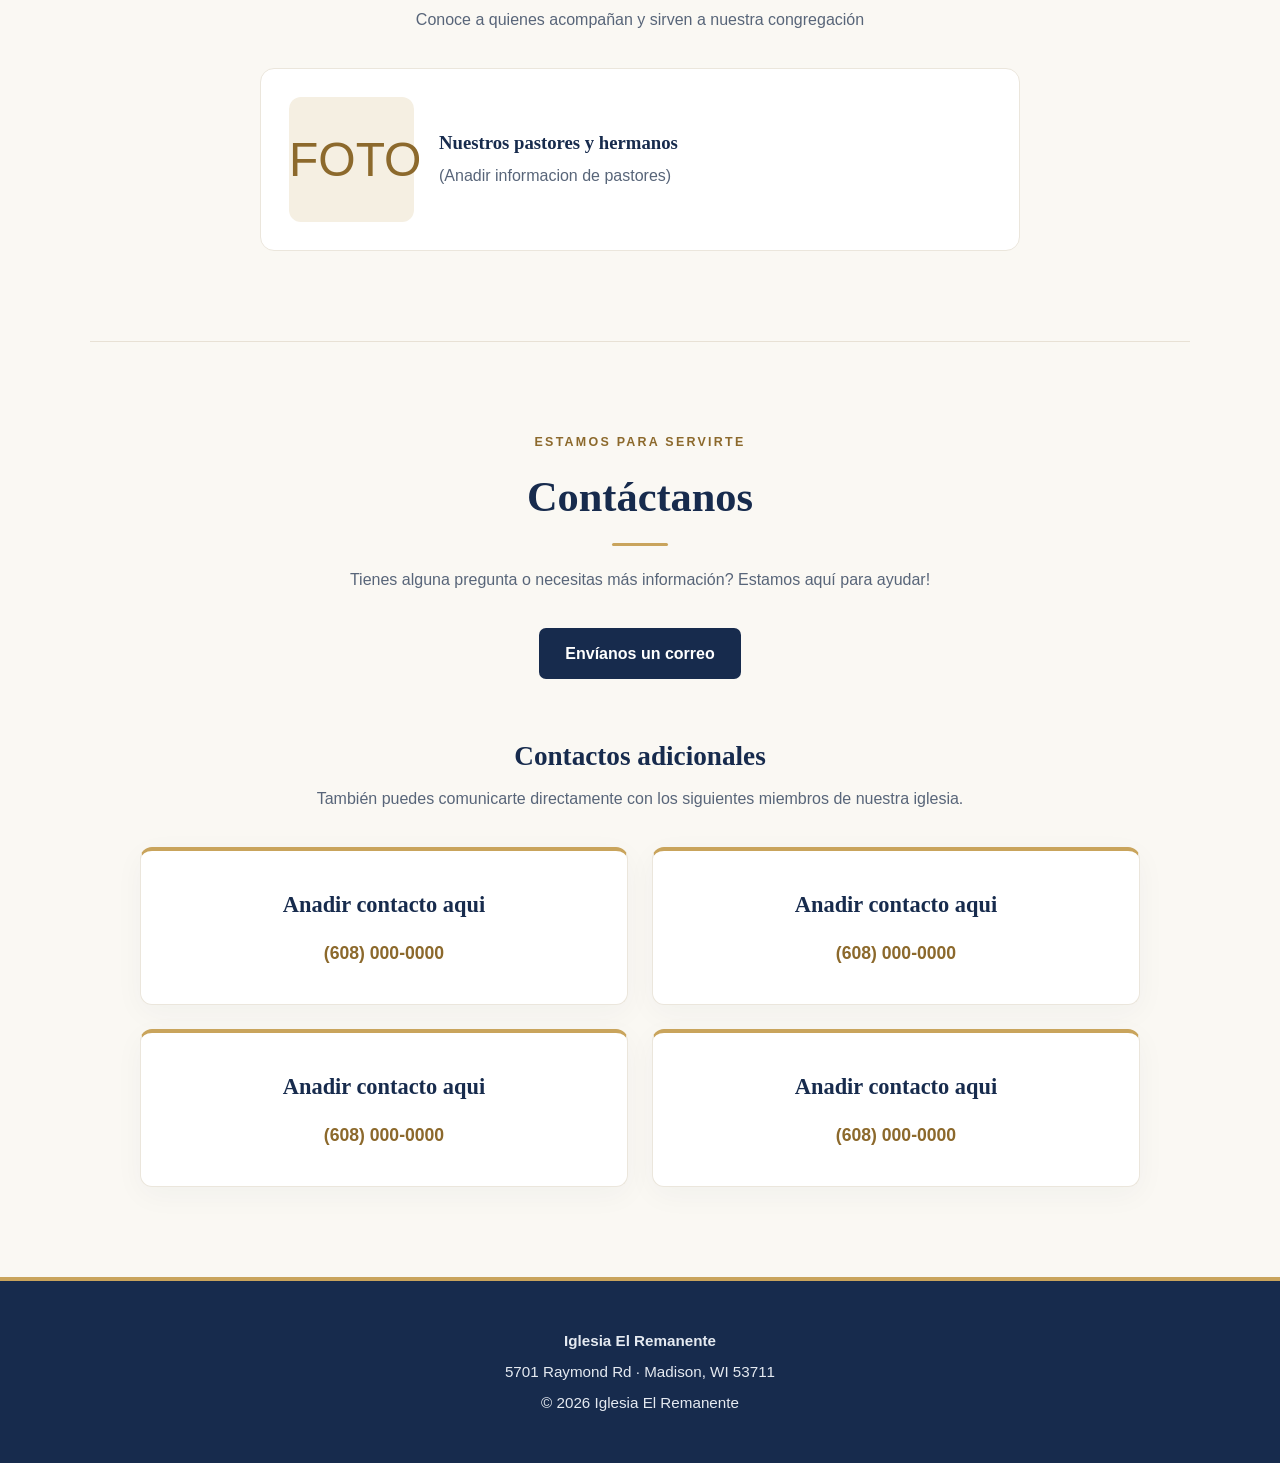
==== commit 76de123e: "Update index.html live update deployment" ====
--- a/index.html
+++ b/index.html
@@ -172,6 +172,7 @@
             Comparte con nosotros un tiempo de adoración, oración y enseñanza de
             la Palabra de Dios.
           </p>
+          <iframe src="https://www.facebook.com/plugins/video.php?height=314&href=https%3A%2F%2Fwww.facebook.com%2F61572179893573%2Fvideos%2F1670180898118244%2F&show_text=false&width=560&t=0" width="560" height="314" style="border:none;overflow:hidden" scrolling="no" frameborder="0" allowfullscreen="true" allow="autoplay; clipboard-write; encrypted-media; picture-in-picture; web-share" allowFullScreen="true"></iframe>
           <a
             class="btn btn-gold live-btn"
             href="https://www.facebook.com/watch/live/?ref=watch_permalink&v=2224448268287302"
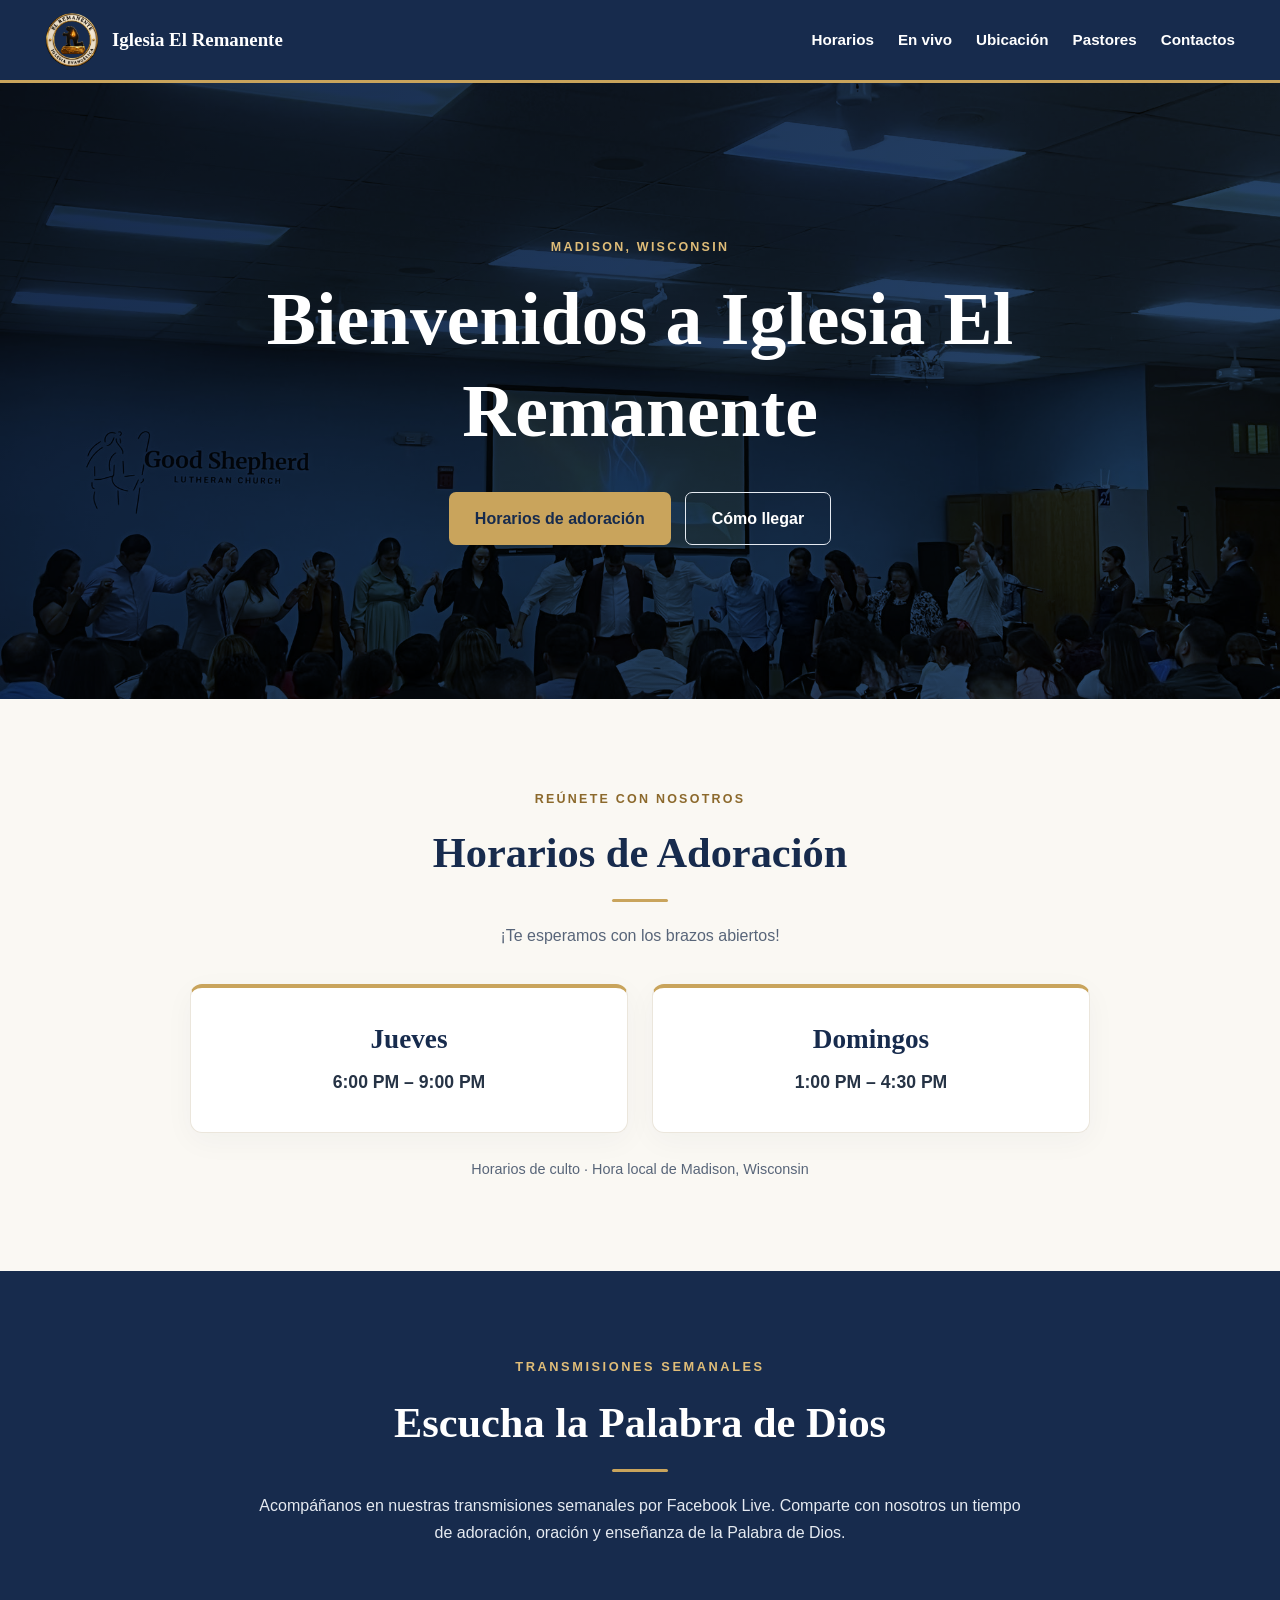
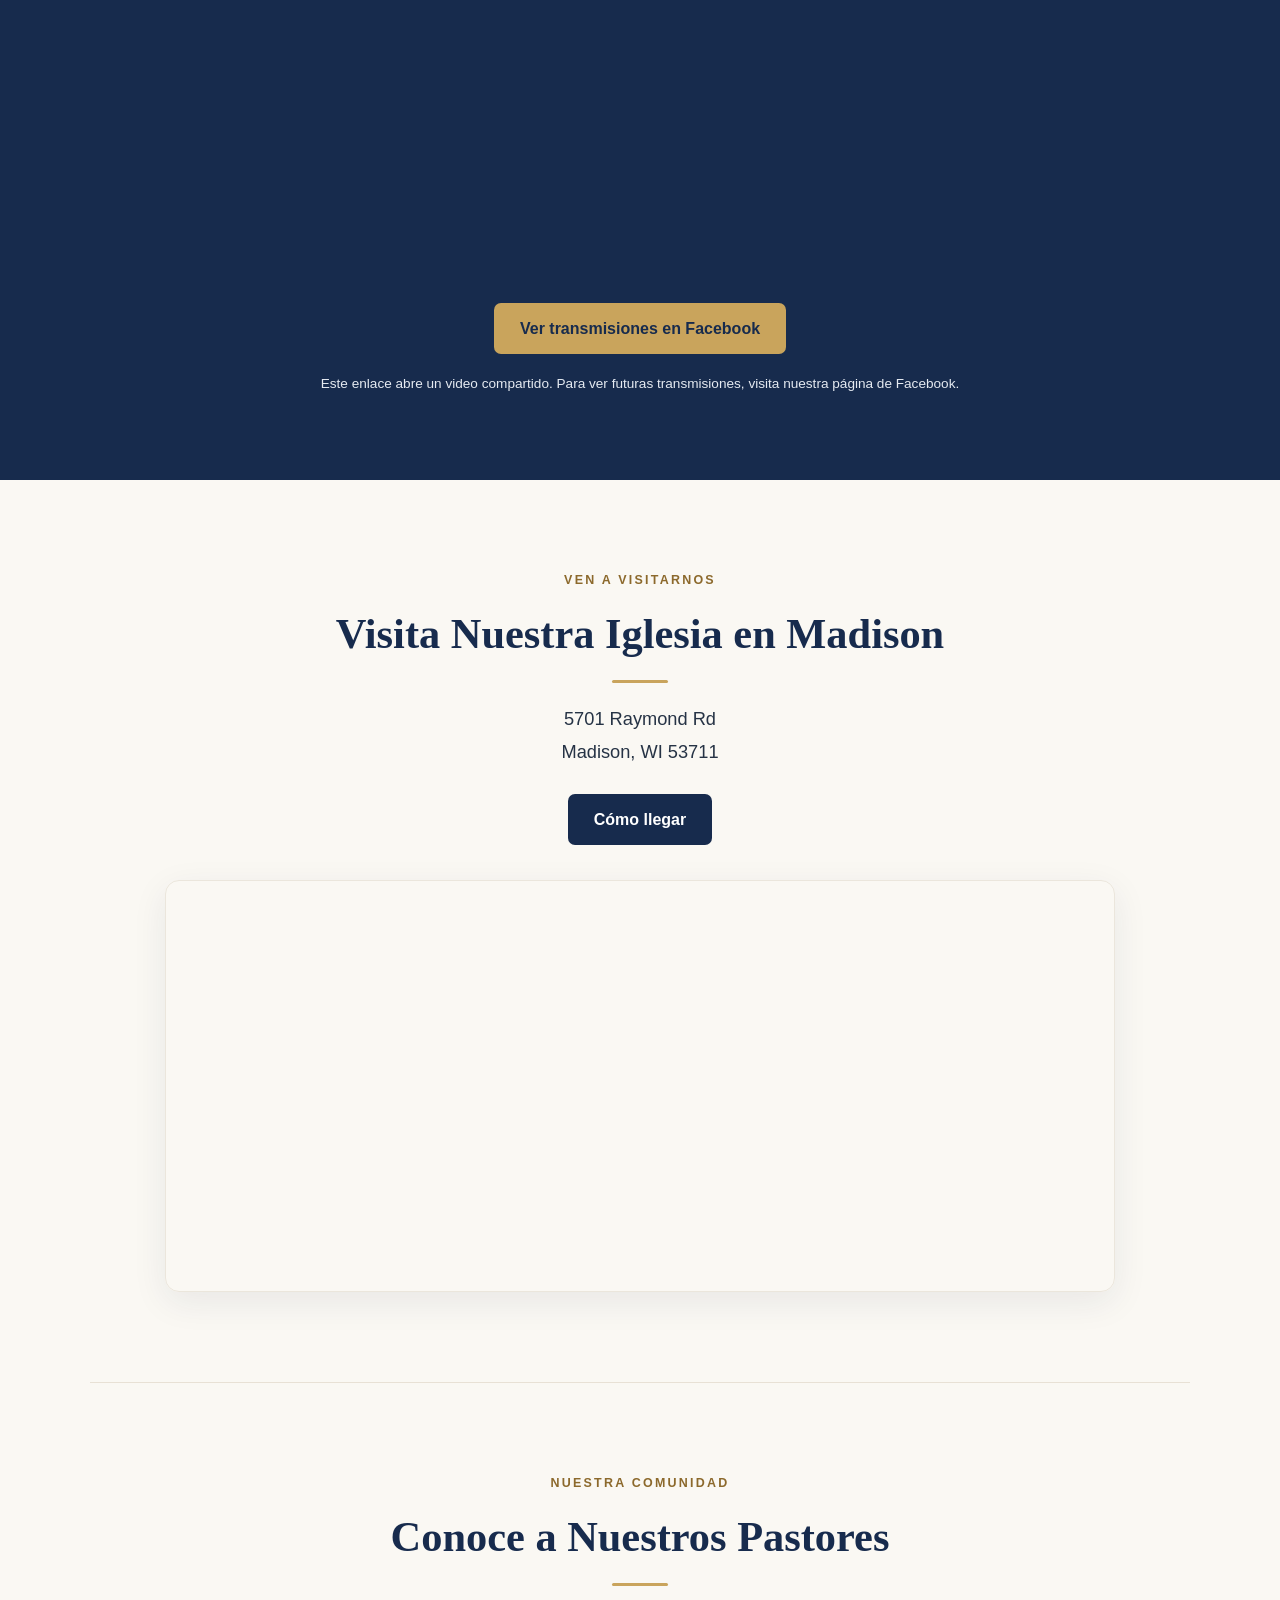
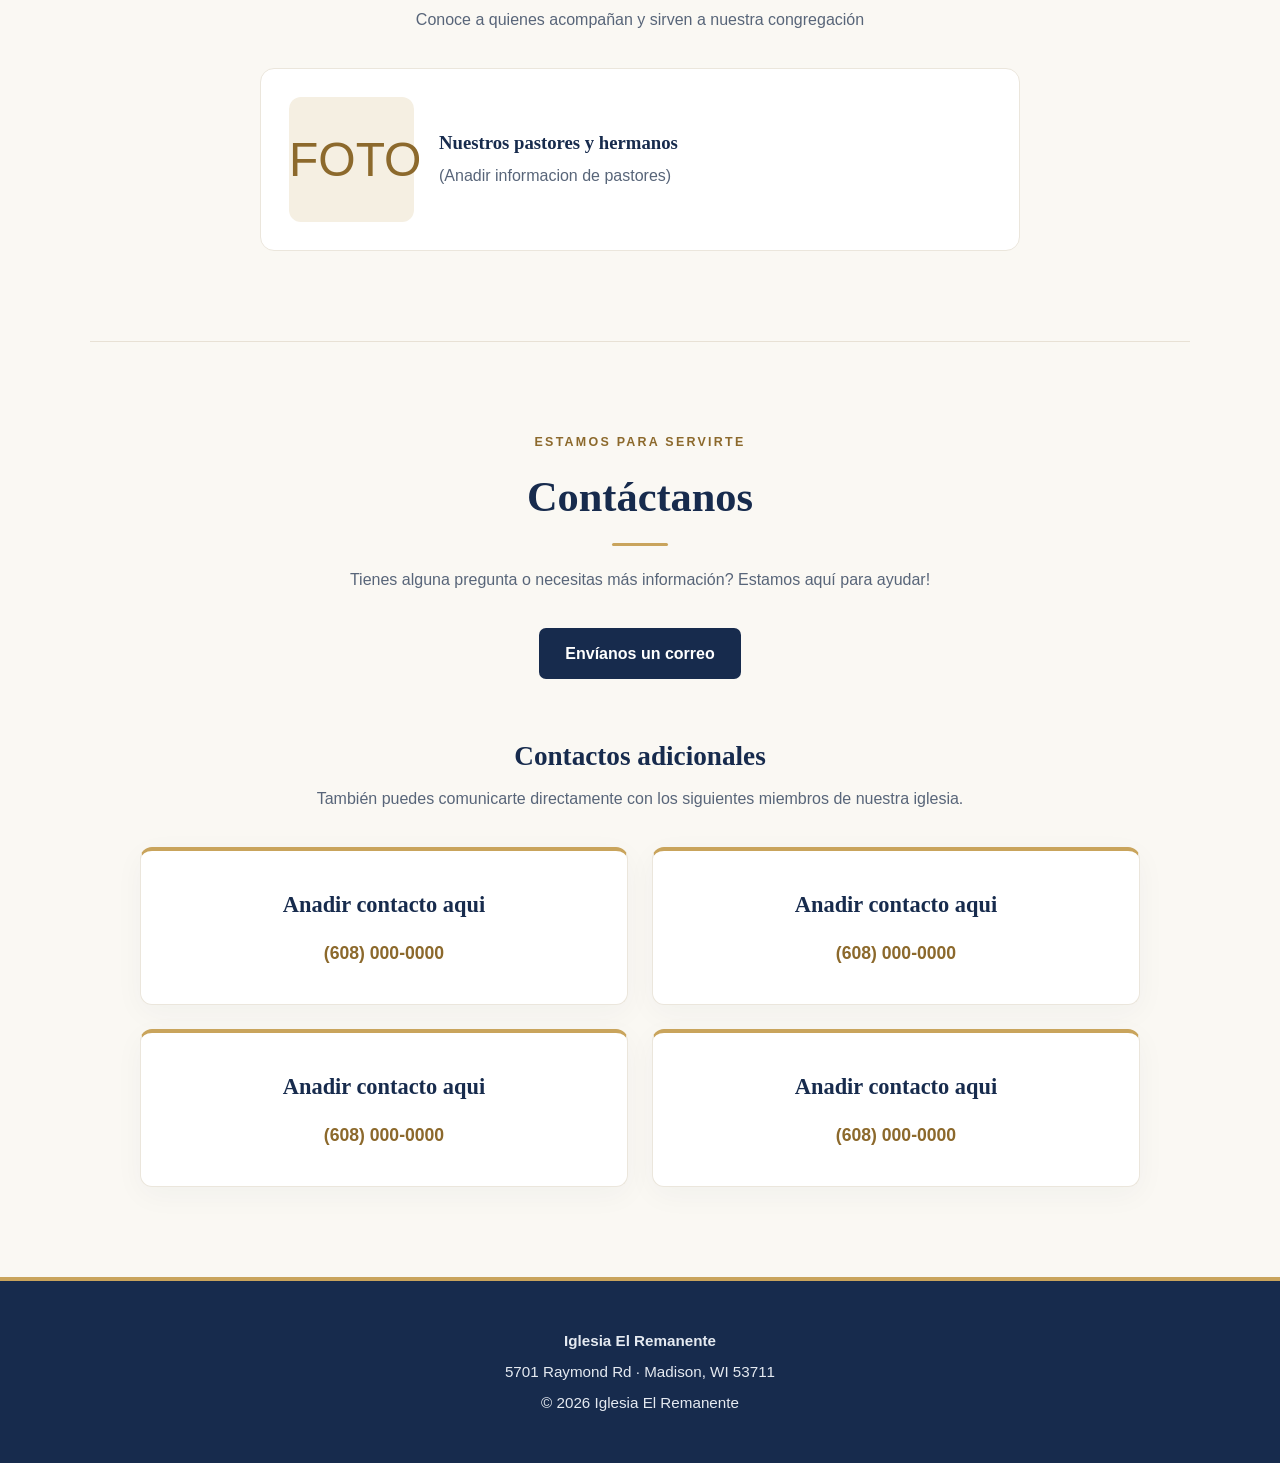
==== commit f72e4eed: "Fix HTML encoding issues in index.html new button update & link deployment" ====
--- a/index.html
+++ b/index.html
@@ -175,10 +175,10 @@
           <iframe src="https://www.facebook.com/plugins/video.php?height=314&href=https%3A%2F%2Fwww.facebook.com%2F61572179893573%2Fvideos%2F1670180898118244%2F&show_text=false&width=560&t=0" width="560" height="314" style="border:none;overflow:hidden" scrolling="no" frameborder="0" allowfullscreen="true" allow="autoplay; clipboard-write; encrypted-media; picture-in-picture; web-share" allowFullScreen="true"></iframe>
           <a
             class="btn btn-gold live-btn"
-            href="https://www.facebook.com/watch/live/?ref=watch_permalink&v=2224448268287302"
+            href="https://www.facebook.com/profile.php?id=61572179893573"
             target="_blank"
             rel="noopener noreferrer"
-            >Ver video en Facebook</a
+            >Ver transmisiones en Facebook</a
           >
           <p class="live-note">
             Este enlace abre un video compartido. Para ver futuras
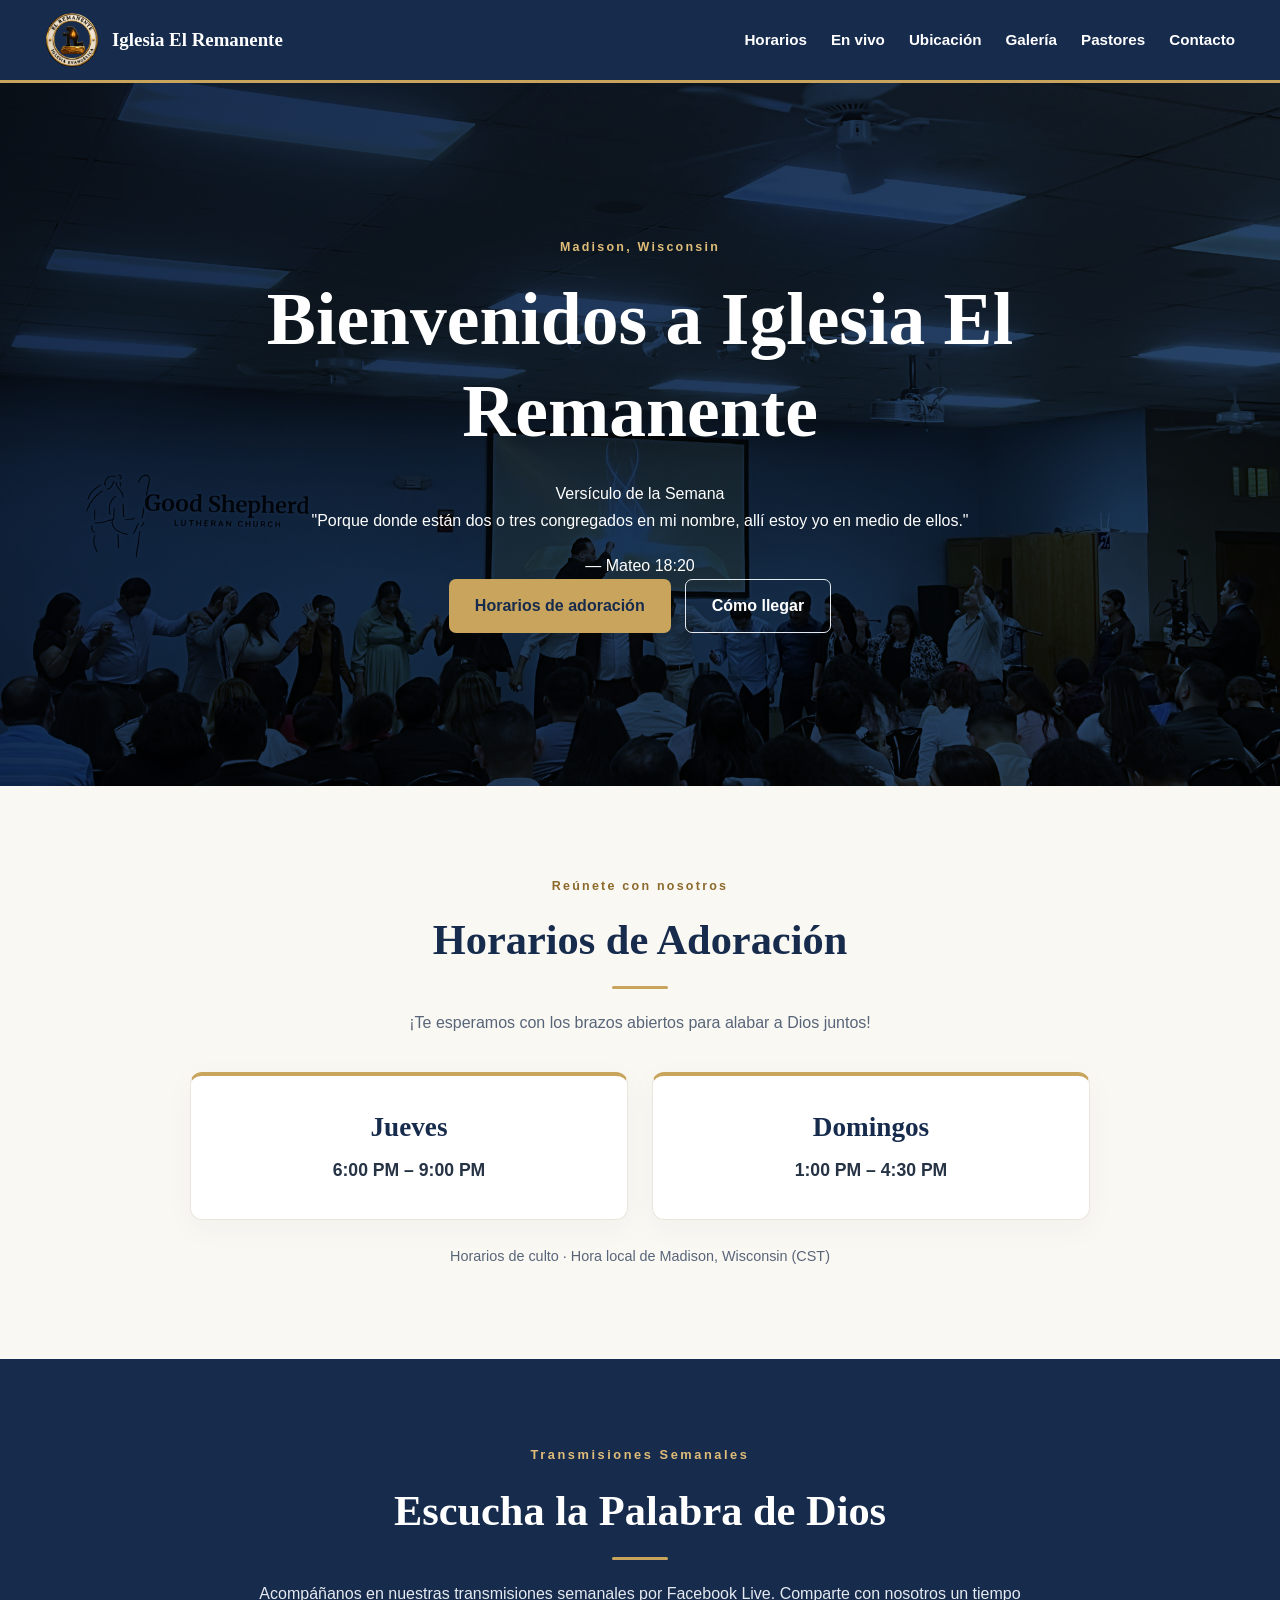
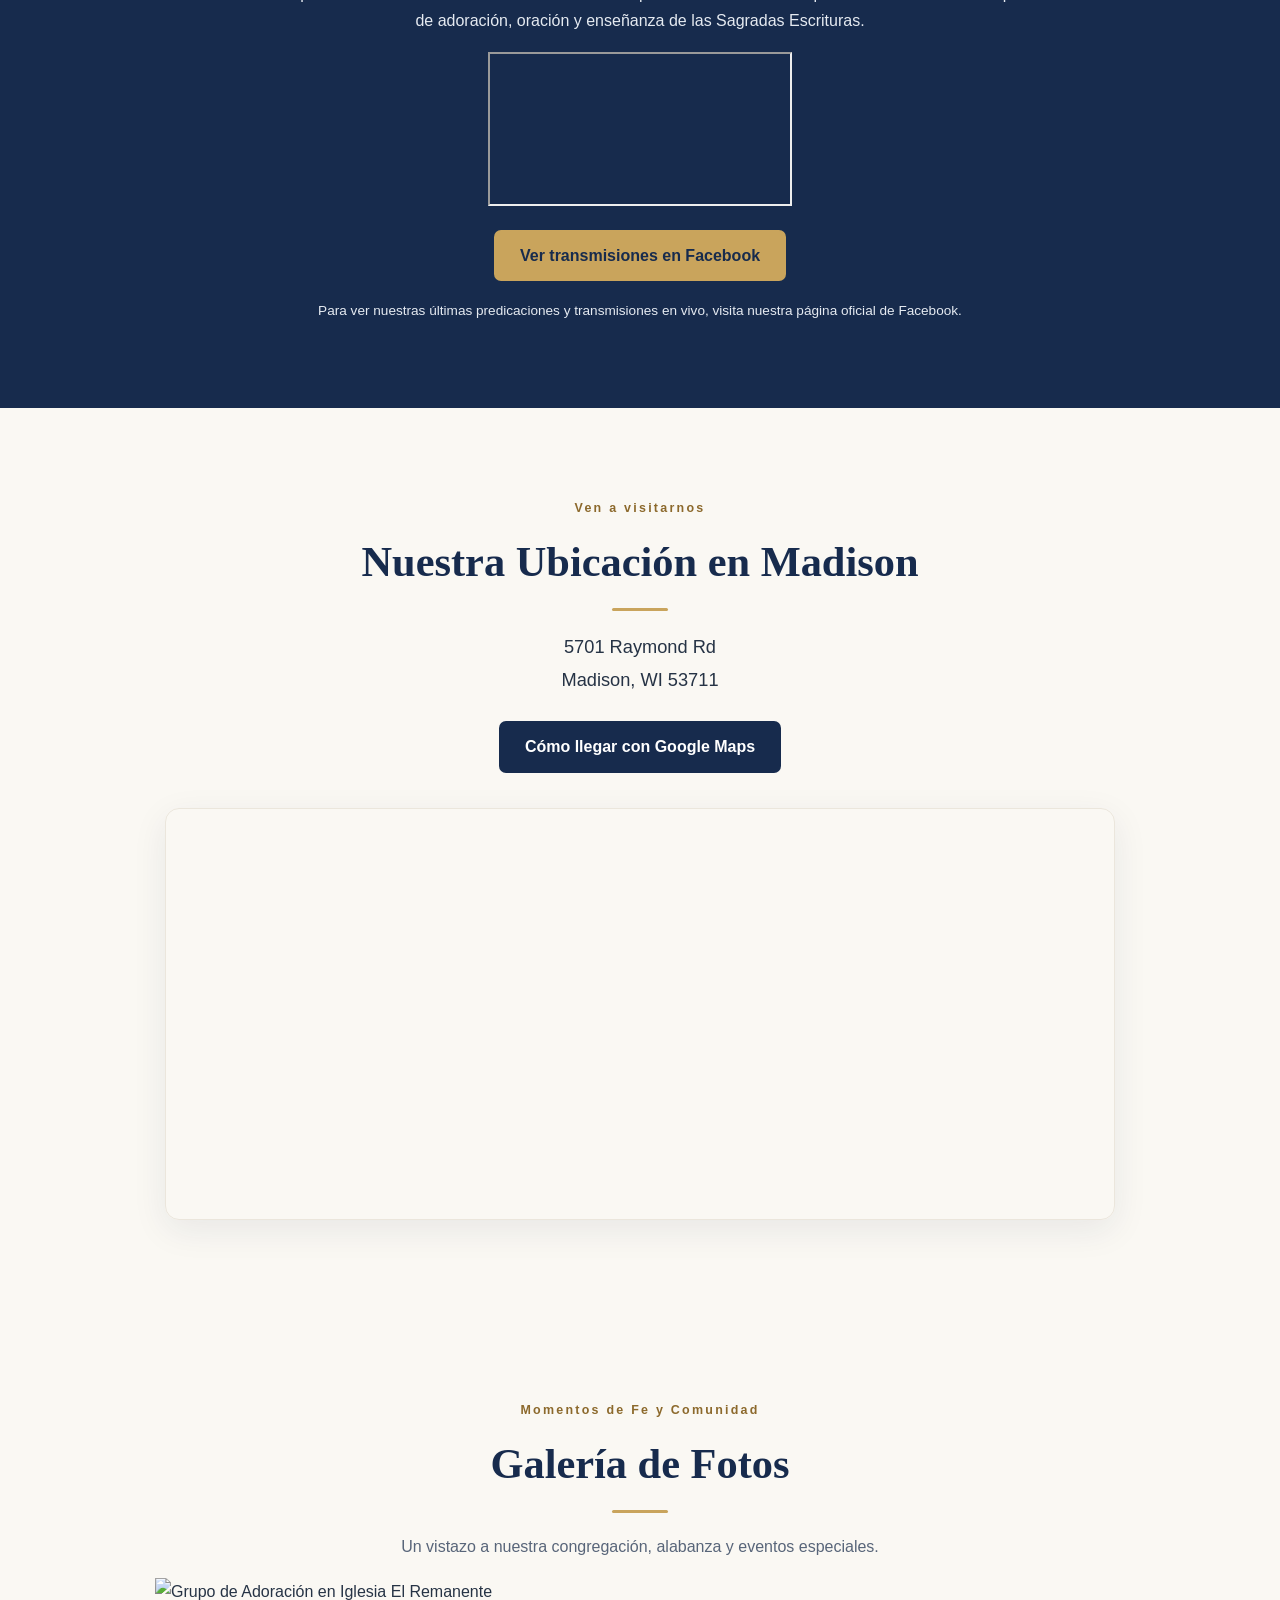
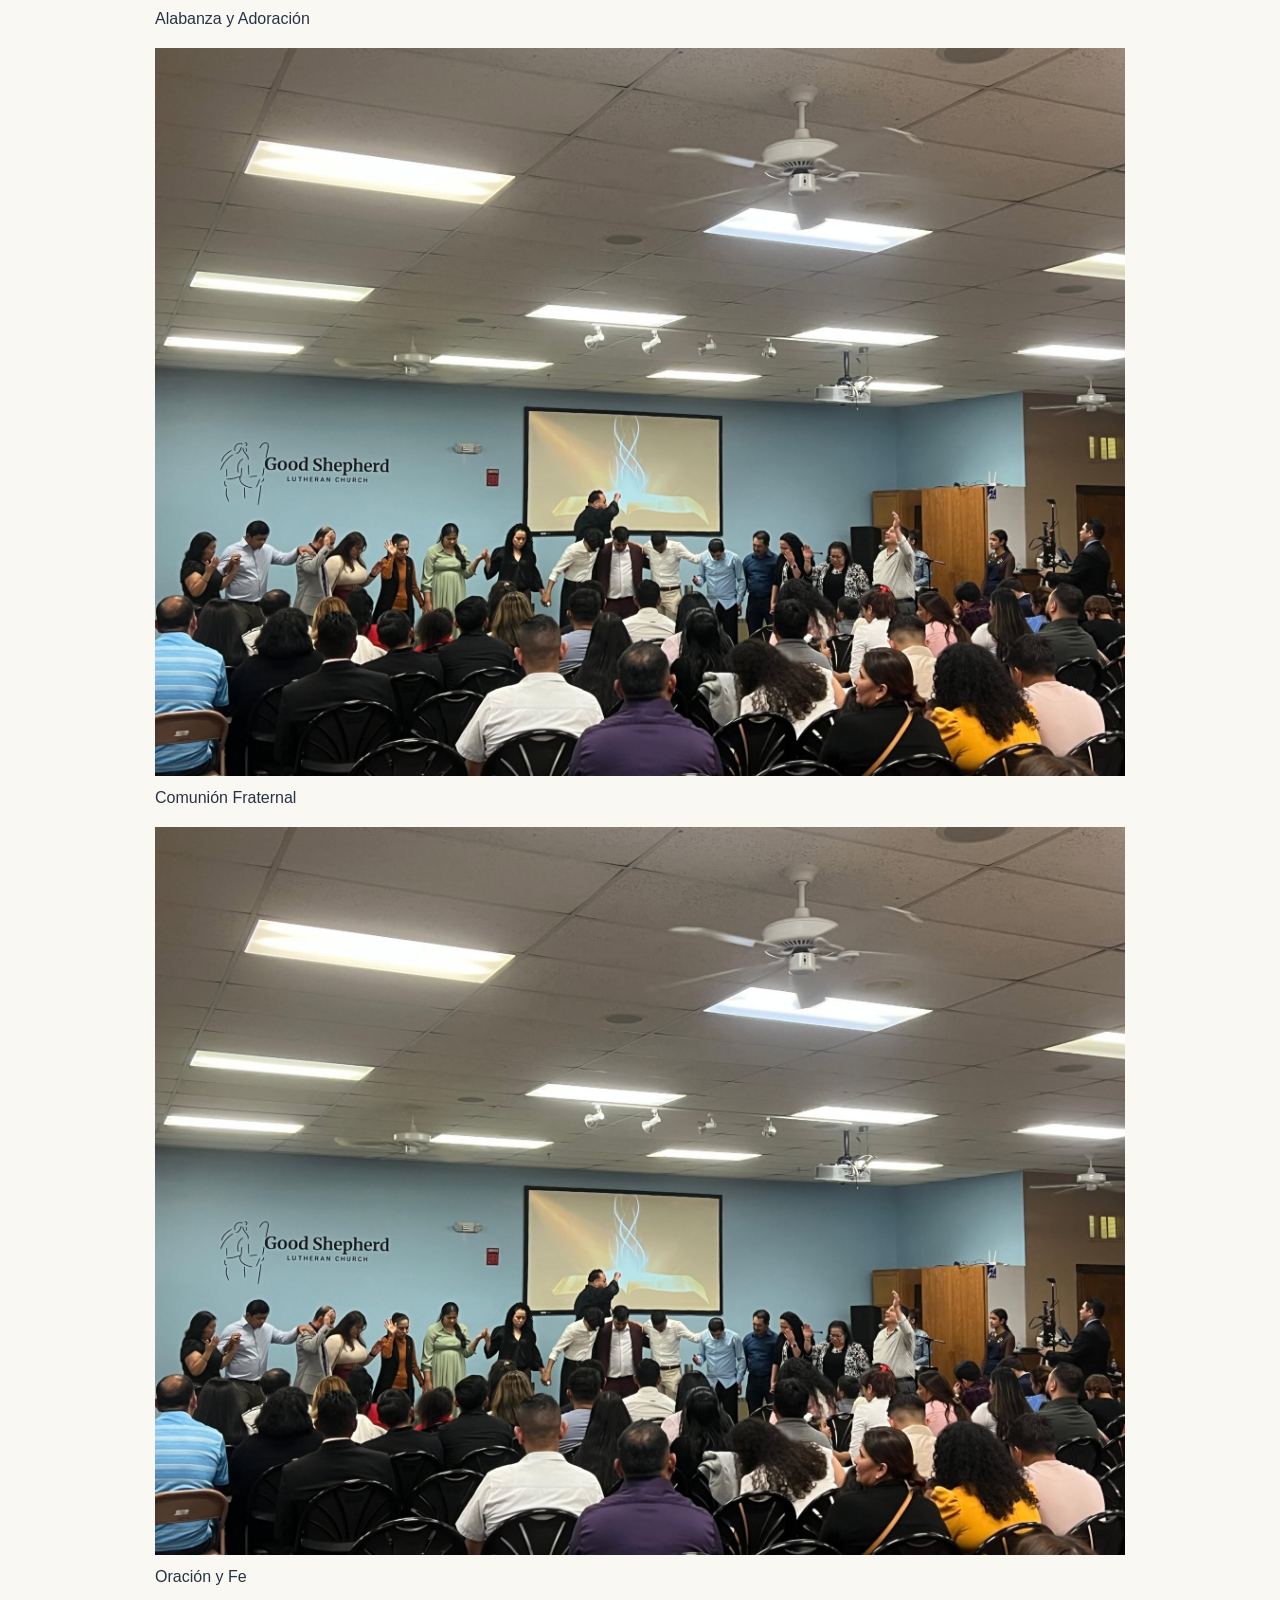
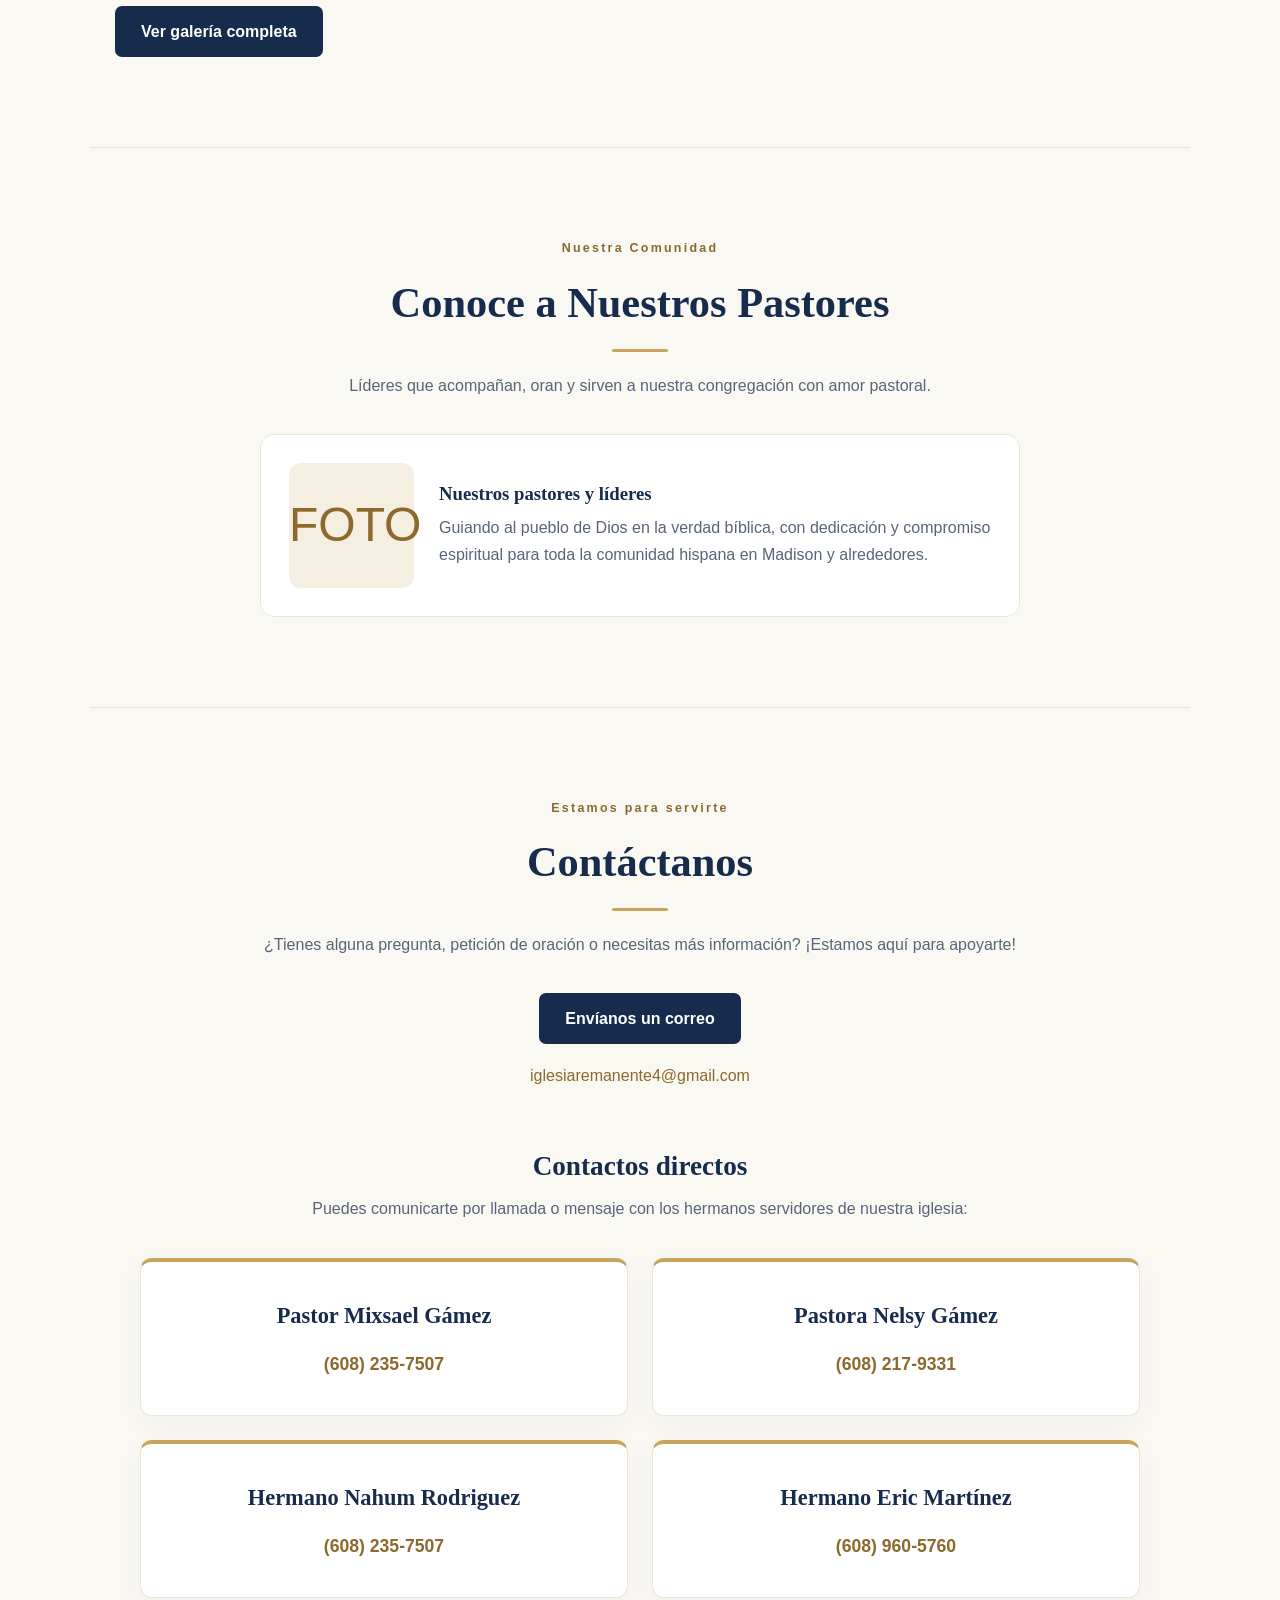
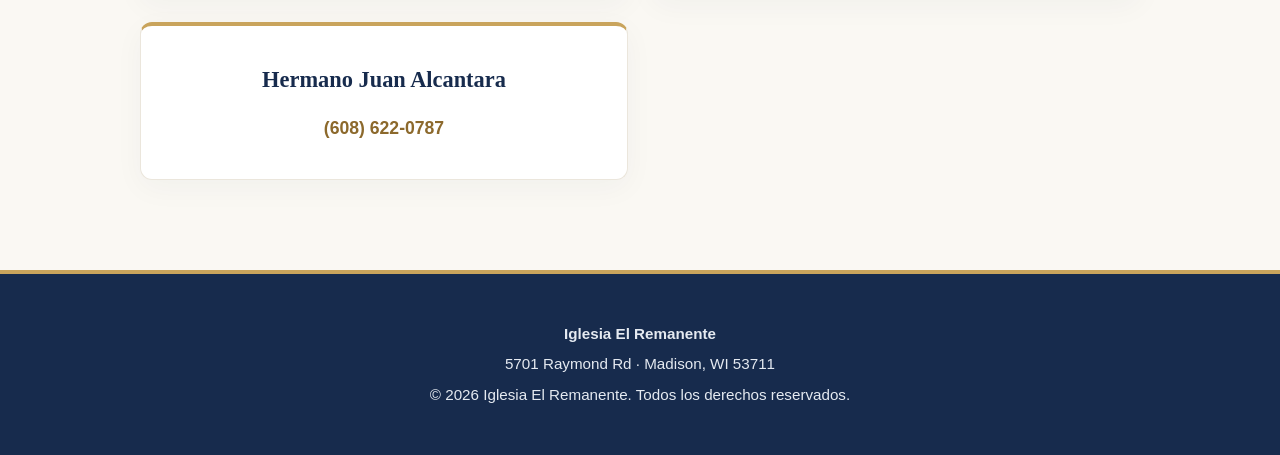
==== commit 0f2f2f76: "Update index.html with new content and structure" ====
--- a/index.html
+++ b/index.html
@@ -6,45 +6,40 @@
     <title>Iglesia El Remanente | Iglesia Cristiana en Madison, WI</title>
     <meta
       name="description"
-      content="Bienvenidos a Iglesia El Remanente, una iglesia cristiana evangélica en Madison, Wisconsin. Cultos jueves 6 PM y domingos 1 PM. ¡Visítanos!"
-    />
-    <meta
-      name="description"
       content="Bienvenidos a Iglesia El Remanente en Madison, Wisconsin. Cultos los jueves de 6:00 a 9:00 PM y domingos de 1:00 a 4:30 PM. Visítanos en 5701 Raymond Rd."
     />
     <meta name="robots" content="index, follow" />
     <meta name="theme-color" content="#172b4d" />
+    <link rel="canonical" href="https://iglesiaevangelicaelremanentemadison.com/" />
+
+    <!-- Open Graph / Redes Sociales (WhatsApp, Facebook, iMessage) -->
     <meta property="og:type" content="website" />
     <meta property="og:locale" content="es_US" />
-    <meta
-      property="og:title"
-      content="Iglesia El Remanente | Madison, Wisconsin"
-    />
+    <meta property="og:url" content="https://iglesiaevangelicaelremanentemadison.com/" />
+    <meta property="og:title" content="Iglesia El Remanente | Madison, Wisconsin" />
     <meta
       property="og:description"
       content="Te esperamos en Iglesia El Remanente. Jueves y domingos en 5701 Raymond Rd, Madison, WI."
     />
     <meta property="og:site_name" content="Iglesia El Remanente" />
-    <!-- Add canonical and og:url after you have your final public website address. -->
+    <meta property="og:image" content="https://iglesiaevangelicaelremanentemadison.com/sources/grupo-de-adoracion.jpg" />
+
     <link rel="icon" type="image/png" href="sources/favicon.png" />
     <link rel="stylesheet" href="index.css" />
-    <!--//come back-->
-    <!-- SEO: Iglesia El Remanente -->
+
+    <!-- Schema.org SEO Datos Estructurados -->
     <script type="application/ld+json">
       {
         "@context": "https://schema.org",
         "@type": "Church",
-
         "name": "Iglesia El Remanente",
-
+        "url": "https://iglesiaevangelicaelremanentemadison.com",
         "alternateName": [
           "El Remanente",
           "El Remanente Madison",
           "Iglesia Cristiana El Remanente"
         ],
-
         "description": "Iglesia El Remanente es una iglesia cristiana evangélica ubicada en Madison, Wisconsin. Nuestra congregación se reúne los jueves y domingos para compartir la Palabra de Dios, la oración, la adoración y la fe en Jesucristo. Visítanos en 5701 Raymond Rd, Madison, WI 53711.",
-
         "address": {
           "@type": "PostalAddress",
           "streetAddress": "5701 Raymond Rd",
@@ -53,13 +48,9 @@
           "postalCode": "53711",
           "addressCountry": "US"
         },
-
         "email": "iglesiaremanente4@gmail.com",
-
         "hasMap": "https://www.google.com/maps/search/?api=1&query=5701+Raymond+Rd+Madison+WI+53711",
-
         "publicAccess": true,
-
         "areaServed": {
           "@type": "City",
           "name": "Madison",
@@ -68,7 +59,6 @@
             "name": "Wisconsin"
           }
         },
-
         "openingHoursSpecification": [
           {
             "@type": "OpeningHoursSpecification",
@@ -88,14 +78,15 @@
   </head>
   <body>
     <a class="skip-link" href="#contenido">Saltar al contenido</a>
+
     <header class="site-header">
       <nav class="nav-container" aria-label="Navegación principal">
-        <a class="brand" href="#inicio">
+        <a class="brand" href="index.html">
           <img
             src="sources/El Remanente_ Emblema Dorado de Oración.png"
-            width="54"
-            height="54"
-            alt="Iglesia El Remanente"
+            width="50"
+            height="50"
+            alt="Emblema de Iglesia El Remanente"
           />
           <span>Iglesia El Remanente</span>
         </a>
@@ -103,24 +94,29 @@
           <a href="#horarios">Horarios</a>
           <a href="#transmisiones">En vivo</a>
           <a href="#ubicacion">Ubicación</a>
+          <a href="galeria.html">Galería</a>
           <a href="#pastores">Pastores</a>
-          <a href="#contacto">Contactos</a>
+          <a href="#contacto">Contacto</a>
         </div>
       </nav>
     </header>
 
     <main id="contenido">
-      <section
-        id="inicio"
-        class="hero-section"
-        aria-labelledby="titulo-principal"
-      >
+      <!-- Sección Hero Principal -->
+      <section id="inicio" class="hero-section" aria-labelledby="titulo-principal">
         <div class="hero-inner">
-          <p class="eyebrow">MADISON, WISCONSIN</p>
+          <p class="eyebrow">Madison, Wisconsin</p>
           <h1 id="titulo-principal">Bienvenidos a Iglesia El Remanente</h1>
-          <p class="hero-description">
-            <i></i>
-          </p>
+
+          <!-- Generador Automático de Cita Bíblica Semanal -->
+          <div class="weekly-quote" aria-live="polite">
+            <span class="quote-label">Versículo de la Semana</span>
+            <p id="quote-text" class="quote-text">
+              "Porque donde están dos o tres congregados en mi nombre, allí estoy yo en medio de ellos."
+            </p>
+            <span id="quote-ref" class="quote-ref">— Mateo 18:20</span>
+          </div>
+
           <div class="hero-actions">
             <a class="btn btn-gold" href="#horarios">Horarios de adoración</a>
             <a class="btn btn-outline" href="#ubicacion">Cómo llegar</a>
@@ -128,82 +124,85 @@
         </div>
       </section>
 
-      <section
-        id="horarios"
-        class="content-section worship-hours"
-        aria-labelledby="titulo-horarios"
-      >
-        <div class="section-heading">
-          <p class="eyebrow">REÚNETE CON NOSOTROS</p>
+      <!-- Horarios de Culto -->
+      <section id="horarios" class="content-section worship-hours" aria-labelledby="titulo-horarios">
+        <div class="section-heading">
+          <p class="eyebrow">Reúnete con nosotros</p>
           <h2 id="titulo-horarios">Horarios de Adoración</h2>
-          <p>¡Te esperamos con los brazos abiertos!</p>
-        </div>
+          <p>¡Te esperamos con los brazos abiertos para alabar a Dios juntos!</p>
+        </div>
+
         <div class="services-grid">
           <article class="service">
             <h3>Jueves</h3>
             <p>
-              <time datetime="18:00">6:00 PM</time> –
-              <time datetime="21:00">9:00 PM</time>
+              <time datetime="18:00">6:00 PM</time> – <time datetime="21:00">9:00 PM</time>
             </p>
           </article>
           <article class="service">
             <h3>Domingos</h3>
             <p>
-              <time datetime="13:00">1:00 PM</time> –
-              <time datetime="16:30">4:30 PM</time>
+              <time datetime="13:00">1:00 PM</time> – <time datetime="16:30">4:30 PM</time>
             </p>
           </article>
         </div>
-        <p class="section-note">
-          Horarios de culto · Hora local de Madison, Wisconsin
-        </p>
-      </section>
-
-      <section
-        id="transmisiones"
-        class="live-section"
-        aria-labelledby="titulo-vivo"
-      >
+
+        <p class="section-note">Horarios de culto · Hora local de Madison, Wisconsin (CST)</p>
+      </section>
+
+      <!-- Transmisiones Facebook Live -->
+      <section id="transmisiones" class="live-section" aria-labelledby="titulo-vivo">
         <div class="live-content">
-          <p class="live-label">TRANSMISIONES SEMANALES</p>
+          <p class="live-label">Transmisiones Semanales</p>
           <h2 id="titulo-vivo">Escucha la Palabra de Dios</h2>
           <p>
-            Acompáñanos en nuestras transmisiones semanales por Facebook Live.
-            Comparte con nosotros un tiempo de adoración, oración y enseñanza de
-            la Palabra de Dios.
-          </p>
-          <iframe src="https://www.facebook.com/plugins/video.php?height=314&href=https%3A%2F%2Fwww.facebook.com%2F61572179893573%2Fvideos%2F1670180898118244%2F&show_text=false&width=560&t=0" width="560" height="314" style="border:none;overflow:hidden" scrolling="no" frameborder="0" allowfullscreen="true" allow="autoplay; clipboard-write; encrypted-media; picture-in-picture; web-share" allowFullScreen="true"></iframe>
+            Acompáñanos en nuestras transmisiones semanales por Facebook Live. Comparte con nosotros un
+            tiempo de adoración, oración y enseñanza de las Sagradas Escrituras.
+          </p>
+
+          <div class="video-wrapper">
+            <iframe
+              title="Transmisión en vivo de Iglesia El Remanente"
+              src="https://www.facebook.com/plugins/video.php?height=314&amp;href=https%3A%2F%2Fwww.facebook.com%2F61572179893573%2Fvideos%2F1670180898118244%2F&amp;show_text=false&amp;width=560&amp;t=0"
+              scrolling="no"
+              allowfullscreen
+              allow="autoplay; clipboard-write; encrypted-media; picture-in-picture; web-share"
+            ></iframe>
+          </div>
+
           <a
             class="btn btn-gold live-btn"
             href="https://www.facebook.com/profile.php?id=61572179893573"
             target="_blank"
             rel="noopener noreferrer"
-            >Ver transmisiones en Facebook</a
           >
+            Ver transmisiones en Facebook
+          </a>
           <p class="live-note">
-            Este enlace abre un video compartido. Para ver futuras
-            transmisiones, visita nuestra página de Facebook.
-          </p>
-        </div>
-      </section>
-
-      <section
-        id="ubicacion"
-        class="content-section location-section"
-        aria-labelledby="titulo-ubicacion"
-      >
-        <div class="section-heading">
-          <p class="eyebrow">VEN A VISITARNOS</p>
-          <h2 id="titulo-ubicacion">Visita Nuestra Iglesia en Madison</h2>
-          <address>5701 Raymond Rd<br />Madison, WI 53711</address>
+            Para ver nuestras últimas predicaciones y transmisiones en vivo, visita nuestra página oficial de Facebook.
+          </p>
+        </div>
+      </section>
+
+      <!-- Ubicación y Mapa -->
+      <section id="ubicacion" class="content-section location-section" aria-labelledby="titulo-ubicacion">
+        <div class="section-heading">
+          <p class="eyebrow">Ven a visitarnos</p>
+          <h2 id="titulo-ubicacion">Nuestra Ubicación en Madison</h2>
+          <address>
+            5701 Raymond Rd<br />
+            Madison, WI 53711
+          </address>
           <a
             class="btn btn-dark directions-btn"
             href="https://www.google.com/maps/dir/?api=1&amp;destination=5701+Raymond+Rd+Madison+WI+53711"
             target="_blank"
             rel="noopener noreferrer"
-            >Cómo llegar</a
           >
-        </div>
+            Cómo llegar con Google Maps
+          </a>
+        </div>
+
         <div class="map-container">
           <iframe
             title="Mapa de Iglesia El Remanente en 5701 Raymond Rd, Madison, Wisconsin"
@@ -215,100 +214,134 @@
         </div>
       </section>
 
-      <!--Photo section-->
-      <section></section>
-
-      <section
-        id="pastores"
-        class="content-section pastors-section"
-        aria-labelledby="titulo-pastores"
-      >
-        <div class="section-heading">
-          <p class="eyebrow">NUESTRA COMUNIDAD</p>
+      <!-- Galería Preview -->
+      <section class="content-section gallery-section" aria-labelledby="titulo-galeria">
+        <div class="section-heading">
+          <p class="eyebrow">Momentos de Fe y Comunidad</p>
+          <h2 id="titulo-galeria">Galería de Fotos</h2>
+          <p>
+            Un vistazo a nuestra congregación, alabanza y eventos especiales.
+          </p>
+        </div>
+
+        <div class="gallery-grid">
+          <figure class="gallery-item">
+            <img
+              src="sources/ResourcesImages2/IMG_1267.jpg"
+              alt="Grupo de Adoración en Iglesia El Remanente"
+              loading="lazy"
+            />
+            <figcaption class="gallery-caption">Alabanza y Adoración</figcaption>
+          </figure>
+          <figure class="gallery-item">
+            <img
+              src="sources/ResourcesImages2/IMG_1257.jpg"
+              alt="Reunión de la congregación"
+              onerror="this.src='sources/grupo-de-adoracion.jpg'"
+              loading="lazy"
+            />
+            <figcaption class="gallery-caption">Comunión Fraternal</figcaption>
+          </figure>
+          <figure class="gallery-item">
+            <img
+              src="sources/galeria/foto-2.jpg"
+              alt="Tiempo de oración"
+              onerror="this.src='sources/grupo-de-adoracion.jpg'"
+              loading="lazy"
+            />
+            <figcaption class="gallery-caption">Oración y Fe</figcaption>
+          </figure>
+        </div>
+
+        <div class="gallery-cta">
+          <a class="btn btn-dark" href="galeria.html">Ver galería completa</a>
+        </div>
+      </section>
+
+      <!-- Pastores -->
+      <section id="pastores" class="content-section pastors-section" aria-labelledby="titulo-pastores">
+        <div class="section-heading">
+          <p class="eyebrow">Nuestra Comunidad</p>
           <h2 id="titulo-pastores">Conoce a Nuestros Pastores</h2>
-          <p>Conoce a quienes acompañan y sirven a nuestra congregación</p>
-        </div>
+          <p>Líderes que acompañan, oran y sirven a nuestra congregación con amor pastoral.</p>
+        </div>
+
         <div class="pastor-card">
+          
           <div class="pastor-placeholder" aria-hidden="true">FOTO</div>
           <div>
-            <h3>Nuestros pastores y hermanos</h3>
+            <h3>Nuestros pastores y líderes</h3>
             <p>
-              (Anadir informacion de pastores)
+              Guiando al pueblo de Dios en la verdad bíblica, con dedicación y compromiso espiritual
+              para toda la comunidad hispana en Madison y alrededores.
             </p>
           </div>
         </div>
       </section>
 
-      <section class="contact-section content-section" id="contacto">
-        <div class="section-heading">
-          <p class="eyebrow">ESTAMOS PARA SERVIRTE</p>
-
-          <h2>Contáctanos</h2>
-
+      <!-- Contacto -->
+      <section id="contacto" class="content-section contact-section" aria-labelledby="titulo-contacto">
+        <div class="section-heading">
+          <p class="eyebrow">Estamos para servirte</p>
+          <h2 id="titulo-contacto">Contáctanos</h2>
           <p>
-            Tienes alguna pregunta o necesitas más información? Estamos aquí
-            para ayudar!
-          </p>
-        </div>
-
-        <!-- Email Contact -->
+            ¿Tienes alguna pregunta, petición de oración o necesitas más información? ¡Estamos aquí para apoyarte!
+          </p>
+        </div>
+
+        <!-- Contacto Principal (Correo) -->
         <div class="contact-main">
           <a class="btn btn-dark" href="mailto:iglesiaremanente4@gmail.com">
             Envíanos un correo
           </a>
-
           <p class="contact-email">
-            <a href="mailto:iglesiaremanente4@gmail.com">
-            
-            </a>
-          </p>
-        </div>
-
-        <!-- Additional Contacts -->
+            <a href="mailto:iglesiaremanente4@gmail.com">iglesiaremanente4@gmail.com</a>
+          </p>
+        </div>
+
+        <!-- Contactos Directos -->
         <div class="additional-contacts">
-          <h3>Contactos adicionales</h3>
-
+          <h3>Contactos directos</h3>
           <p>
-            También puedes comunicarte directamente con los siguientes miembros
-            de nuestra iglesia.
+            Puedes comunicarte por llamada o mensaje con los hermanos servidores de nuestra iglesia:
           </p>
 
           <div class="contacts-grid">
-            <!-- Mixsael Gamez -->
-            <div class="contact-card">
-              <h4>Anadir contacto aqui</h4>
-
-              <a href="tel:+16082357507"> (608) 000-0000 </a>
-            </div>
-
-            <!-- Nelsy Gamez -->
-            <div class="contact-card">
-              <h4>Anadir contacto aqui</h4>
-
-              <a href="tel:+16082179331"> (608) 000-0000 </a>
-            </div>
-
-            <!-- Hermano Naum -->
-            <div class="contact-card">
-              <h4>Anadir contacto aqui</h4>
-
-              <a href="tel:+16082357507"> (608) 000-0000 </a>
-            </div>
-
-            <!-- Eric Martinez -->
-            <div class="contact-card">
-              <h4>Anadir contacto aqui</h4>
-
-              <a href="tel:+16089605760"> (608) 000-0000</a>
+            <div class="contact-card">
+              <h4>Pastor Mixsael Gámez</h4>
+              <a href="tel:+16082357507">(608) 235-7507</a>
+            </div>
+
+            <div class="contact-card">
+              <h4>Pastora Nelsy Gámez</h4>
+              <a href="tel:+16082179331">(608) 217-9331</a>
+            </div>
+
+            <div class="contact-card">
+              <h4>Hermano Nahum Rodriguez</h4>
+              <a href="tel:+16082357507">(608) 235-7507</a>
+            </div>
+
+            <div class="contact-card">
+              <h4>Hermano Eric Martínez</h4>
+              <a href="tel:+16089605760">(608) 960-5760</a>
+            </div>
+            <div class="contact-card">
+              <h4>Hermano Juan Alcantara</h4>
+              <a href="tel:+16089605760">(608) 622-0787</a>
             </div>
           </div>
         </div>
       </section>
     </main>
+
     <footer class="site-footer">
       <p><strong>Iglesia El Remanente</strong></p>
       <p>5701 Raymond Rd · Madison, WI 53711</p>
-      <p>&copy; 2026 Iglesia El Remanente</p>
+      <p>&copy; 2026 Iglesia El Remanente. Todos los derechos reservados.</p>
     </footer>
+
+    <!-- Script de Cita Bíblica Semanal -->
+    <script src="js/quotes.js" defer></script>
   </body>
 </html>
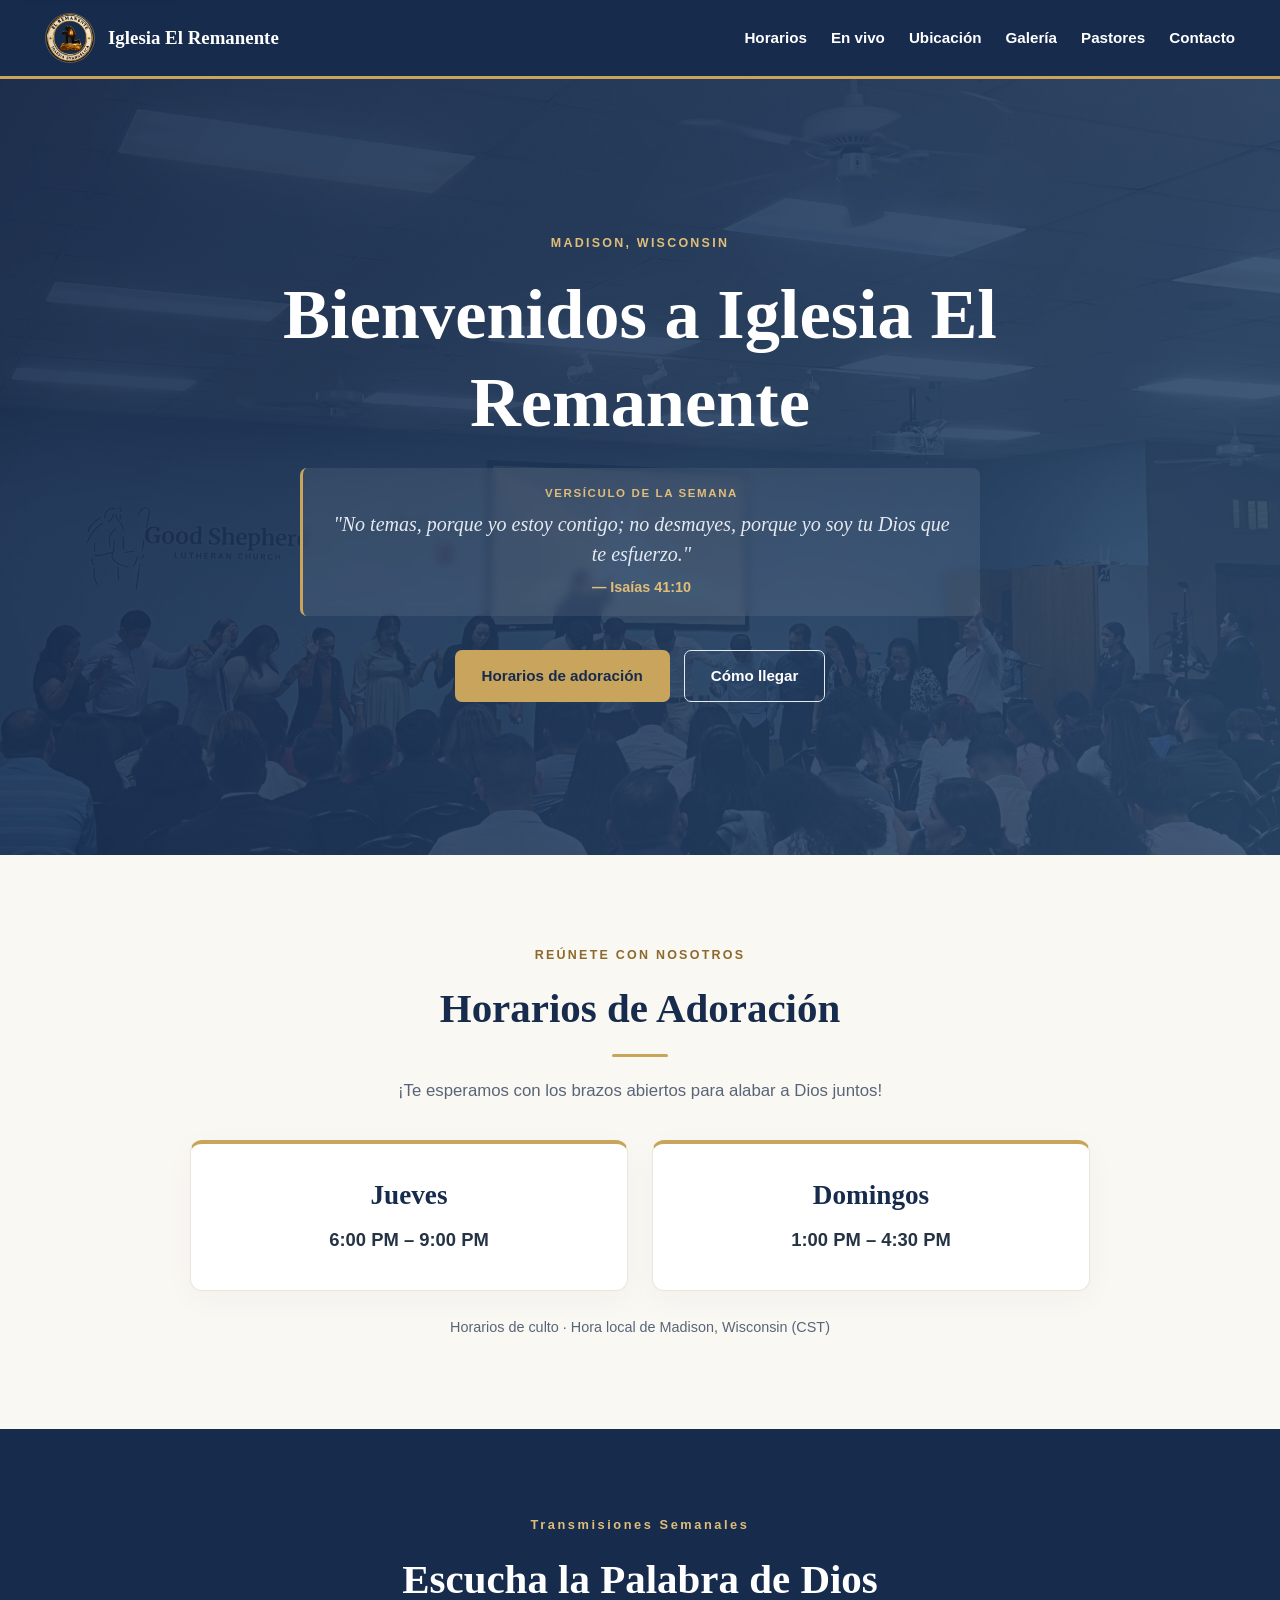
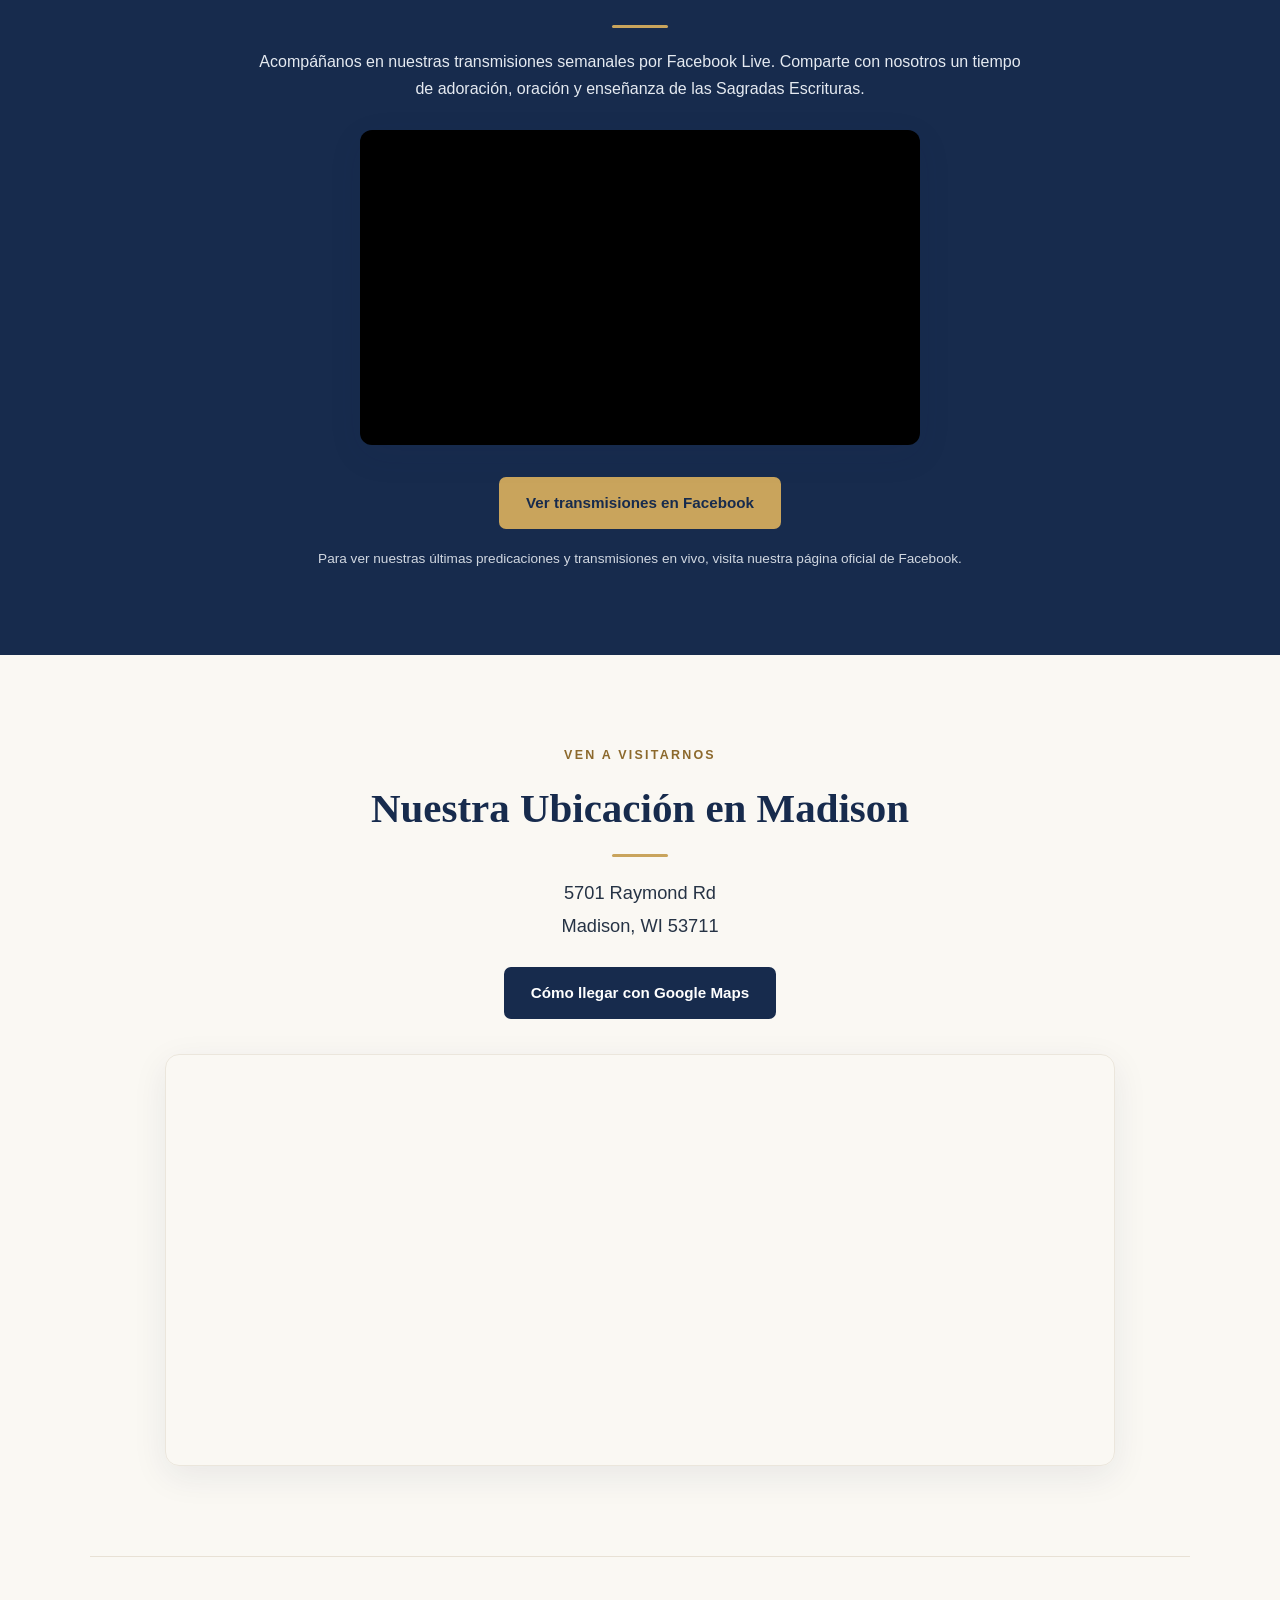
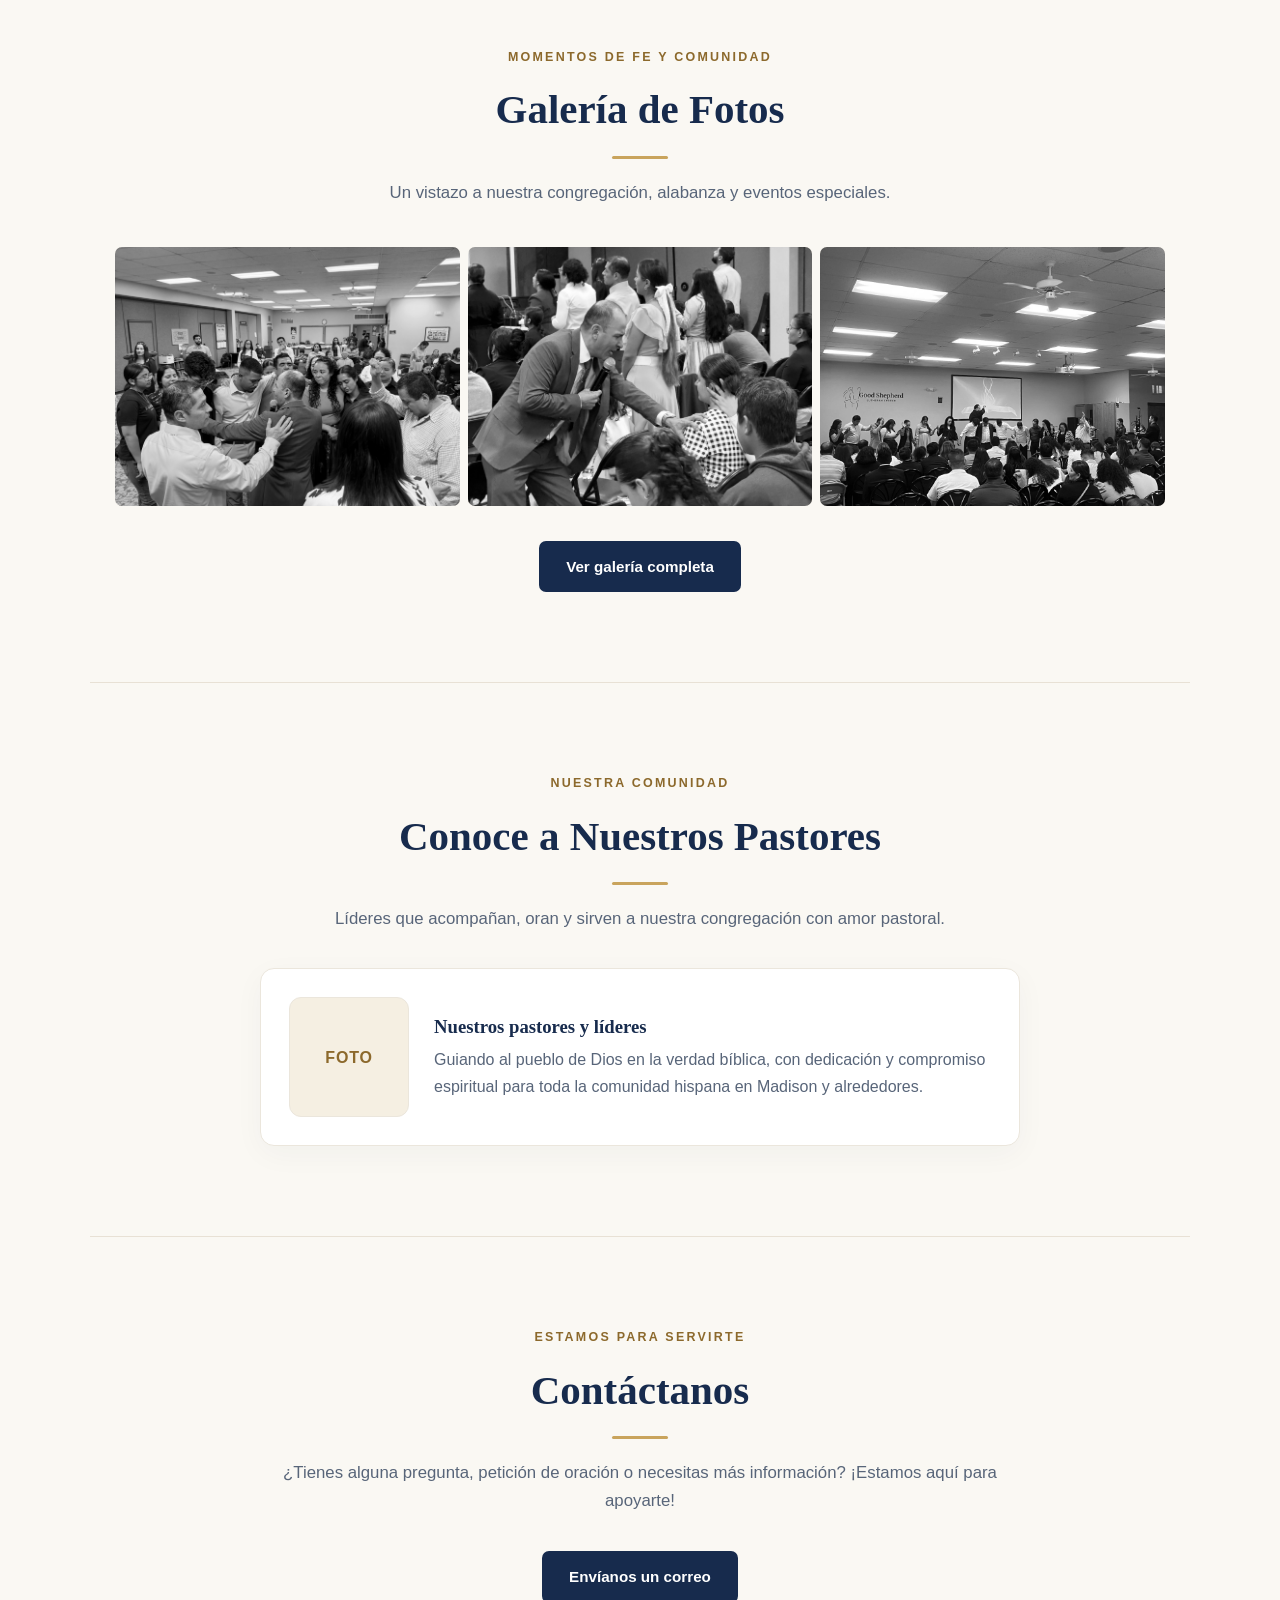
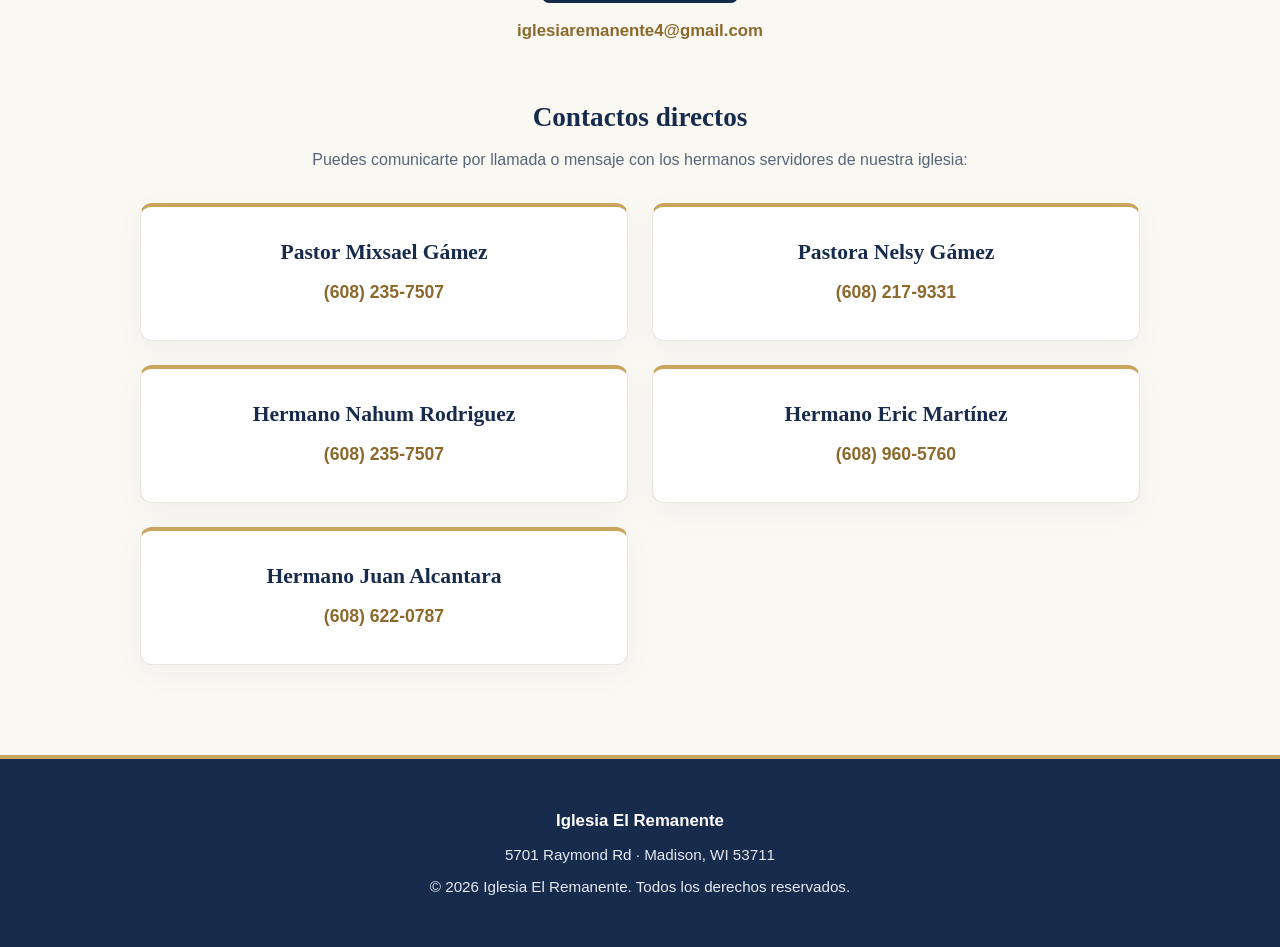
==== commit e3506596: "Update index.html This week's link" ====
--- a/index.html
+++ b/index.html
@@ -163,7 +163,8 @@
           <div class="video-wrapper">
             <iframe
               title="Transmisión en vivo de Iglesia El Remanente"
-              src="https://www.facebook.com/plugins/video.php?height=314&amp;href=https%3A%2F%2Fwww.facebook.com%2F61572179893573%2Fvideos%2F1670180898118244%2F&amp;show_text=false&amp;width=560&amp;t=0"
+              
+              src="https://www.facebook.com/plugins/video.php?height=314&href=https%3A%2F%2Fwww.facebook.com%2F61572179893573%2Fvideos%2F4728746247374153%2F&show_text=false&width=560&t=0"
               scrolling="no"
               allowfullscreen
               allow="autoplay; clipboard-write; encrypted-media; picture-in-picture; web-share"
--- a/index.css
+++ b/index.css
@@ -1,900 +1,862 @@
-/* ========================================
-   IGLESIA EL REMANENTE
-   Madison, Wisconsin
-
-   WEBSITE STYLESHEET
-======================================== */
-
-/* ========================================
-   1. COLORS AND VARIABLES
-======================================== */
-
-:root {
-  /* Primary Colors */
-  --primary: #172b4d;
-  --secondary: #29476c;
-
-  /* Gold Accent Colors */
-  --gold: #c9a45c;
-  --gold-light: #e0bd78;
-  --gold-dark: #8c692c;
-
-  /* Background Colors */
-  --background: #faf8f3;
-  --white: #ffffff;
-  --cream: #f5efe2;
-
-  /* Text Colors */
-  --text: #263345;
-  --text-muted: #586579;
-  --text-light: #e5eaf1;
-  --text-white: #ffffff;
-
-  /* Border Colors */
-  --border: #ebe6dc;
-  --border-light: #e8e1d5;
-
-  /* Shadows */
-  --shadow-light: 0 8px 30px rgba(23, 43, 77, 0.04);
-  --shadow-medium: 0 10px 35px rgba(23, 43, 77, 0.08);
-  --shadow-hover: 0 10px 22px rgba(0, 0, 0, 0.13);
-
-  /* Border Radius */
-  --radius-small: 7px;
-  --radius-medium: 12px;
-  --radius-large: 14px;
-
-  /* Transitions */
-  --transition-fast: 0.3s ease;
-  --transition-normal: 0.45s ease;
-  --transition-slow: 1.5s ease;
-
-  /* Layout */
-  --container-width: 1100px;
-  --nav-width: 1240px;
-}
-
-/* ========================================
-   2. GLOBAL RESET
-======================================== */
-
-* {
-  box-sizing: border-box;
-}
-
-html {
-  scroll-behavior: smooth;
-}
-
-body {
-  margin: 0;
-  font-family: "Segoe UI", Arial, sans-serif;
-  color: var(--text);
-  background-color: var(--background);
-  line-height: 1.7;
-}
-
-img {
-  max-width: 100%;
-}
-
-/* ========================================
-   3. TYPOGRAPHY
-======================================== */
-
-h1,
-h2,
-h3 {
-  font-family: Georgia, "Times New Roman", serif;
-  line-height: 1.25;
-}
-
-h1 {
-  font-size: clamp(2.5rem, 5.8vw, 4.6rem);
-  margin: 0 0 22px;
-}
-
-h2 {
-  font-size: clamp(1.9rem, 3.4vw, 2.65rem);
-  margin: 0 0 18px;
-  color: var(--primary);
-}
-
-h3 {
-  color: var(--primary);
-}
-
-p {
-  margin: 0 0 18px;
-}
-
-/* ========================================
-   4. LINKS AND ACCESSIBILITY
-======================================== */
-
-a {
-  color: var(--gold-dark);
-}
-
-a:hover {
-  color: var(--primary);
-}
-
-a:focus-visible {
-  outline: 3px solid var(--gold);
-  outline-offset: 4px;
-}
-
-/* Skip Navigation Link */
-
-.skip-link {
-  position: absolute;
-  left: 12px;
-  top: -80px;
-  padding: 10px 15px;
-  background: var(--white);
-  z-index: 999;
-}
-
-.skip-link:focus {
-  top: 12px;
-}
-
-/* ========================================
-   5. HEADER AND NAVIGATION
-======================================== */
-
-.site-header {
-  background-color: var(--primary);
-  border-bottom: 3px solid var(--gold);
-}
-
-.nav-container {
-  max-width: var(--nav-width);
-  margin: auto;
-  padding: 13px 25px;
-
-  display: flex;
-  align-items: center;
-  justify-content: space-between;
-  gap: 25px;
-}
-
-/* Church Logo*/
-
-.brand {
-  display: inline-flex;
-  align-items: center;
-  gap: 13px;
-
-  color: var(--white);
-  font-family: Georgia, serif;
-  font-size: 1.18rem;
-  font-weight: bold;
-  text-decoration: none;
-}
-
-.brand img {
-  width: 54px;
-  height: 54px;
-  object-fit: contain;
-  border-radius: 50%;
-}
-
-/* Navigation Links */
-
-.nav-links {
-  display: flex;
-  gap: 24px;
-  flex-wrap: wrap;
-}
-
-.nav-links a {
-  color: var(--text-white);
-  text-decoration: none;
-  font-size: 0.95rem;
-  font-weight: 600;
-
-  transition: color var(--transition-fast);
-}
-
-.nav-links a:hover,
-.brand:hover {
-  color: var(--gold-light);
-}
-
-/* ========================================
-   6. HERO SECTION
-======================================== */
-
-.hero-section {
-  background:
-  linear-gradient(120deg, var(--primary), var(--secondary)),
-  url("sources/grupo-de-adoracion.jpg") center/cover no-repeat;
-  background-blend-mode: multiply; /* Blends the gradient into the image */
-  color: var(--text-white);
-  text-align: center;
-
-  padding: clamp(80px, 12vw, 250px) 24px;
-}
-
-.hero-inner {
-  max-width: 850px;
-  margin: auto;
-}
-
-/* Small Heading Above Main Title */
-
-.eyebrow {
-  color: var(--gold-dark);
-  font-size: 0.78rem;
-  letter-spacing: 0.18em;
-  font-weight: 800;
-  margin-bottom: 16px;
-}
-
-.hero-section .eyebrow {
-  color: var(--gold-light);
-}
-
-/* Hero Description */
-
-.hero-description {
-  color: var(--text-light);
-
-  font-size: clamp(1.05rem, 2vw, 1.22rem);
-
-  max-width: 690px;
-  margin: 0 auto 34px;
-}
-
-/* Hero Buttons Layout */
-
-.hero-actions {
-  display: flex;
-  gap: 14px;
-  justify-content: center;
-  flex-wrap: wrap;
-}
-
-/* ========================================
-   7. BUTTONS
-======================================== */
-
-/* Global Button Styling */
-
-.btn,
-.live-btn,
-.directions-btn,
-button {
-    transition:
-        opacity 2.35s ease-in-out,
-        background-color 0.35s ease-in-out,
-        color 0.35s ease-in-out,
-        box-shadow 0.35s ease-in-out;
-}
-
-/* Main Button Styling */
-
-.btn {
-    display: inline-flex;
-    align-items: center;
-    justify-content: center;
-    gap: 10px;
-
-    min-height: 48px;
-    padding: 12px 26px;
-
-    border-radius: var(--radius-small);
-    font-weight: 700;
-    text-decoration: none;
-
-    opacity: 1;
-}
-
-/* Global Button Hover */
-
-.btn:hover,
-.live-btn:hover,
-.directions-btn:hover,
-button:hover {
-    opacity: 2.8;
-    box-shadow: var(--shadow-hover);
-}
-
-/* ========================================
-   GOLD BUTTON
-======================================== */
-
-.btn-gold {
-    background-color: var(--gold);
-    color: var(--primary);
-}
-
-.btn-gold:hover {
-    background-color: var(--gold-light);
-    color: var(--primary);
-}
-
-/* ========================================
-   OUTLINE BUTTON
-======================================== */
-
-.btn-outline {
-    border: 1px solid var(--text-light);
-    color: var(--white);
-}
-
-.btn-outline:hover {
-    background-color: var(--white);
-    color: var(--primary);
-}
-
-/* ========================================
-   DARK BUTTON
-======================================== */
-
-.btn-dark {
-    background-color: var(--primary);
-    color: var(--white);
-}
-
-.btn-dark:hover {
-    background-color: var(--secondary);
-    color: var(--white);
-}
-
-/* ========================================
-   ACCESSIBILITY
-======================================== */
-
-@media (prefers-reduced-motion: reduce) {
-    .btn,
-    .live-btn,
-    .directions-btn,
-    button {
-        transition: var(--transition-fast);
-    }
-}
-/* ========================================
-   8. GENERAL CONTENT SECTIONS
-======================================== */
-
-.content-section {
-  max-width: var(--container-width);
-  margin: auto;
-  padding: 90px 25px;
-}
-
-/* Section Headings */
-
-.section-heading {
-  text-align: center;
-  max-width: 770px;
-  margin: auto;
-}
-
-/* Decorative Gold Underline */
-
-.section-heading h2::after,
-.live-content h2::after {
-  content: "";
-
-  display: block;
-
-  width: 56px;
-  height: 3px;
-
-  background-color: var(--gold);
-
-  margin: 20px auto;
-  border-radius: 3px;
-}
-
-/* Section Descriptions */
-
-.section-heading > p:not(.eyebrow) {
-  color: var(--text-muted);
-}
-
-/* ========================================
-   9. WORSHIP HOURS
-======================================== */
-
-/* Service Cards Grid */
-
-.services-grid {
-  display: grid;
-
-  grid-template-columns: repeat(2, minmax(0, 1fr));
-
-  gap: 24px;
-
-  margin: 35px auto 0;
-  max-width: 900px;
-}
-
-/* Individual Service Card */
-
-.service {
-  background-color: var(--white);
-
-  border: 1px solid var(--border);
-  border-top: 4px solid var(--gold);
-
-  border-radius: var(--radius-medium);
-
-  padding: 34px 20px;
-  text-align: center;
-
-  box-shadow: var(--shadow-light);
-
-  transition: transform var(--transition-normal);
-}
-
-/* Service Card Hover */
-
-.service:hover {
-  transform: translateY(-4px);
-}
-
-/* Service Day */
-
-.service h3 {
-  font-size: 1.7rem;
-  margin: 0 0 12px;
-}
-
-/* Service Time */
-
-.service p {
-  font-size: 1.1rem;
-  margin: 0;
-  font-weight: 600;
-}
-
-/* Additional Note */
-
-.section-note {
-  text-align: center;
-  color: var(--text-muted);
-  font-size: 0.9rem;
-  margin: 24px 0 0;
-}
-
-/* ========================================
-   10. FACEBOOK LIVE SECTION
-======================================== */
-
-.live-section {
-  background-color: var(--primary);
-  color: var(--white);
-
-  padding: 85px 25px;
-  text-align: center;
-}
-
-/* Live Section Content */
-
-.live-content {
-  max-width: 770px;
-  margin: auto;
-}
-
-/* Weekly Broadcast Label */
-
-.live-label {
-  color: var(--gold-light);
-  font-size: 0.8rem;
-  letter-spacing: 0.2em;
-  font-weight: 800;
-}
-
-/* Facebook Live Heading */
-
-.live-content h2 {
-  color: var(--white);
-  margin-top: 14px;
-}
-
-/* Facebook Live Description */
-
-.live-content > p:not(.live-label) {
-  color: var(--text-light);
-}
-
-/* Facebook Button */
-
-.live-btn {
-  margin-top: 16px;
-}
-
-/* Facebook Live Note */
-
-.live-content .live-note {
-  font-size: 0.85rem;
-  color: var(--text-light);
-  margin: 18px 0 0;
-}
-
-/* ========================================
-   11. LOCATION AND GOOGLE MAPS
-======================================== */
-
-/* Church Address */
-
-address {
-  font-style: normal;
-  font-size: 1.14rem;
-  line-height: 1.8;
-
-  margin: 0 0 25px;
-}
-
-/* Google Maps Container */
-
-.map-container {
-  margin: 35px auto 0;
-  max-width: 950px;
-
-  border: 1px solid var(--border);
-  border-radius: var(--radius-large);
-
-  overflow: hidden;
-
-  box-shadow: var(--shadow-medium);
-}
-
-/* Embedded Google Map */
-
-.map-container iframe {
-  display: block;
-
-  width: 100%;
-  height: 410px;
-
-  border: 0;
-}
-
-/* ========================================
-   12. PASTORS SECTION
-======================================== */
-
-.pastors-section {
-  border-top: 1px solid var(--border-light);
-}
-
-/* Pastor Information Card */
-
-.pastor-card {
-  max-width: 760px;
-  margin: 35px auto 0;
-
-  display: flex;
-  align-items: center;
-  gap: 25px;
-
-  background-color: var(--white);
-
-  border: 1px solid var(--border);
-  border-radius: var(--radius-large);
-
-  padding: 28px;
-}
-
-/* Pastor Image Placeholder */
-
-.pastor-placeholder {
-  flex: 0 0 125px;
-
-  width: 125px;
-  height: 125px;
-
-  border-radius: var(--radius-medium);
-
-  background-color: var(--cream);
-  color: var(--gold-dark);
-
-  display: grid;
-  place-items: center;
-
-  font-size: 3rem;
-}
-
-/* Pastor Name */
-
-.pastor-card h3 {
-  margin: 0 0 8px;
-}
-
-/* Pastor Description */
-
-.pastor-card p {
-  color: var(--text-muted);
-  margin: 0;
-}
-
-/* ========================================
-   13. CONTACT SECTION
-======================================== */
-
-.contact-section {
-  border-top: 1px solid var(--border-light);
-}
-
-/* Email Address */
-
-.contact-email {
-  margin: 18px 0 0;
-  overflow-wrap: anywhere;
-}
-/* ========================================
-   CONTACT DIRECTORY
-======================================== */
-
-/* Main Contact Area */
-
-.contact-main {
-    text-align: center;
-    margin: 35px auto 60px;
-}
-
-.contact-email {
-    margin-top: 18px;
-    font-size: 1rem;
-    overflow-wrap: anywhere;
-}
-
-.contact-email a {
-    color: var(--gold-dark);
-    text-decoration: none;
-
-    transition: color var(--transition-fast);
-}
-
-.contact-email a:hover {
-    color: var(--primary);
-}
-
-
-/* ========================================
-   ADDITIONAL CONTACTS
-======================================== */
-
-.additional-contacts {
-    max-width: 1000px;
-    margin: 0 auto;
-    text-align: center;
-}
-
-.additional-contacts h3 {
-    font-size: 1.7rem;
-    margin-bottom: 12px;
-}
-
-.additional-contacts > p {
-    color: var(--text-muted);
-    margin-bottom: 35px;
-}
-
-
-/* ========================================
-   CONTACT CARDS GRID
-======================================== */
-
-.contacts-grid {
-    display: grid;
-
-    grid-template-columns: repeat(2, minmax(0, 1fr));
-
-    gap: 24px;
-    margin-top: 30px;
-}
-
-
-/* Individual Contact Card */
-
-.contact-card {
-    background-color: var(--white);
-
-    border: 1px solid var(--border);
-    border-top: 4px solid var(--gold);
-
-    border-radius: var(--radius-medium);
-
-    padding: 35px 25px;
-
-    text-align: center;
-
-    box-shadow: var(--shadow-light);
-
-    transition:
-        background-color 0.35s ease,
-        box-shadow 0.35s ease;
-}
-
-
-/* Contact Card Hover */
-
-.contact-card:hover {
-    background-color: var(--cream);
-    box-shadow: var(--shadow-medium);
-}
-
-
-/* Contact Name */
-
-.contact-card h4 {
-    font-family: Georgia, "Times New Roman", serif;
-
-    font-size: 1.4rem;
-    font-weight: 600;
-
-    color: var(--primary);
-
-    margin: 0 0 15px;
-}
-
-
-/* Phone Number */
-
-.contact-card a {
-    display: inline-block;
-
-    font-size: 1.1rem;
-    font-weight: 600;
-
-    color: var(--gold-dark);
-
-    text-decoration: none;
-
-    transition:
-        opacity 0.35s ease,
-        color 0.35s ease;
-}
-
-
-/* Phone Number Hover */
-
-.contact-card a:hover {
-    color: var(--primary);
-    opacity: 0.75;
-}
-
-
-/* ========================================
-   MOBILE RESPONSIVENESS
-======================================== */
-
-@media (max-width: 600px) {
-
-    .contacts-grid {
-        grid-template-columns: 1fr;
-        gap: 16px;
-    }
-
-    .contact-card {
-        padding: 28px 20px;
-    }
-
-    .additional-contacts h3 {
-        font-size: 1.5rem;
-    }
-
-}
-
-/* ========================================
-   14. FOOTER
-======================================== */
-
-.site-footer {
-  background-color: var(--primary);
-  color: var(--text-light);
-
-  padding: 42px 20px;
-
-  text-align: center;
-
-  border-top: 4px solid var(--gold);
-}
-
-.site-footer p {
-  margin: 5px 0;
-  font-size: 0.95rem;
-}
-
-/* ========================================
-   15. TABLET RESPONSIVENESS
-   Screens Smaller Than 800px
-======================================== */
-
-@media (max-width: 800px) {
-  /* Navigation */
-
-  .nav-container {
-    flex-direction: column;
-    gap: 15px;
-  }
-
-  .nav-links {
-    justify-content: center;
-    gap: 12px 20px;
-  }
-
-  /* Content */
-
-  .content-section {
-    padding: 65px 20px;
-  }
-}
-
-/* ========================================
-   16. MOBILE RESPONSIVENESS
-   Screens Smaller Than 600px
-======================================== */
-
-@media (max-width: 600px) {
-  /* Logo */
-
-  .brand {
-    font-size: 1.05rem;
-  }
-
-  /* Navigation */
-
-  .nav-links a {
-    font-size: 0.85rem;
-  }
-
-  /* Hero Section */
-
-  .hero-section {
-    padding: 75px 20px;
-  }
-
-  /* Worship Hours */
-
-  .services-grid {
-    grid-template-columns: 1fr;
-    gap: 16px;
-  }
-
-  /* Google Maps */
-
-  .map-container iframe {
-    height: 310px;
-  }
-
-  /* Pastors Section */
-
-  .pastor-card {
-    flex-direction: column;
-    text-align: center;
-  }
-
-  /* Hero Buttons */
-
-  .hero-actions .btn {
-    width: 100%;
-    max-width: 300px;
-  }
-}
-
-/* ========================================
-   17. ACCESSIBILITY
-   Reduced Motion Preferences
-======================================== */
-
-@media (prefers-reduced-motion: reduce) {
-  html {
-    scroll-behavior: auto;
-  }
-
-  *,
-  *::before,
-  *::after {
-    transition-duration: 0.01ms !important;
-    animation-duration: 0.01ms !important;
-  }
-}
-
+/* ==========================================================================
+   IGLESIA EL REMANENTE — Madison, Wisconsin
+   Hoja de Estilos Principal (index.css)
+   ========================================================================== */
+
+/* --------------------------------------------------------------------------
+   1. VARIABLES & DESIGN TOKENS
+   -------------------------------------------------------------------------- */
+:root {
+  /* Paleta Primaria */
+  --primary: #172b4d;
+  --secondary: #29476c;
+
+  /* Acentos Dorados */
+  --gold: #c9a45c;
+  --gold-light: #e0bd78;
+  --gold-dark: #8c692c;
+
+  /* Fondos */
+  --background: #faf8f3;
+  --white: #ffffff;
+  --cream: #f5efe2;
+
+  /* Tipografía & Colores de Texto */
+  --text: #263345;
+  --text-muted: #586579;
+  --text-light: #e5eaf1;
+  --text-white: #ffffff;
+
+  /* Bordes */
+  --border: #ebe6dc;
+  --border-light: #e8e1d5;
+
+  /* Sombras */
+  --shadow-light: 0 8px 30px rgba(23, 43, 77, 0.04);
+  --shadow-medium: 0 10px 35px rgba(23, 43, 77, 0.08);
+  --shadow-hover: 0 10px 22px rgba(0, 0, 0, 0.13);
+
+  /* Radios */
+  --radius-small: 7px;
+  --radius-medium: 12px;
+  --radius-large: 14px;
+
+  /* Transiciones */
+  --transition-fast: 0.25s ease;
+  --transition-normal: 0.35s ease;
+
+  /* Dimensiones de Contenedores */
+  --container-width: 1100px;
+  --nav-width: 1240px;
+}
+
+/* --------------------------------------------------------------------------
+   2. RESET & BASE
+   -------------------------------------------------------------------------- */
+*,
+*::before,
+*::after {
+  box-sizing: border-box;
+}
+
+html {
+  scroll-behavior: smooth;
+  -webkit-text-size-adjust: 100%;
+}
+
+body {
+  margin: 0;
+  font-family: "Segoe UI", -apple-system, BlinkMacSystemFont, Arial, sans-serif;
+  color: var(--text);
+  background-color: var(--background);
+  line-height: 1.7;
+}
+
+img {
+  max-width: 100%;
+  height: auto;
+  display: block;
+}
+
+/* --------------------------------------------------------------------------
+   3. TIPOGRAFÍA
+   -------------------------------------------------------------------------- */
+h1,
+h2,
+h3,
+h4 {
+  font-family: Georgia, "Times New Roman", serif;
+  line-height: 1.25;
+  color: var(--primary);
+  margin-top: 0;
+}
+
+h1 {
+  font-size: clamp(2.3rem, 5.5vw, 4.4rem);
+  color: var(--text-white);
+  margin-bottom: 22px;
+}
+
+h2 {
+  font-size: clamp(1.85rem, 3.2vw, 2.65rem);
+  margin-bottom: 18px;
+}
+
+p {
+  margin: 0 0 18px;
+}
+
+/* --------------------------------------------------------------------------
+   4. ENLACES & ACCESIBILIDAD
+   -------------------------------------------------------------------------- */
+a {
+  color: var(--gold-dark);
+  text-decoration: none;
+  transition: color var(--transition-fast);
+}
+
+a:hover {
+  color: var(--primary);
+}
+
+a:focus-visible,
+button:focus-visible {
+  outline: 3px solid var(--gold);
+  outline-offset: 4px;
+}
+
+.skip-link {
+  position: absolute;
+  left: 12px;
+  top: -80px;
+  padding: 10px 16px;
+  background: var(--white);
+  color: var(--primary);
+  font-weight: 700;
+  border-radius: var(--radius-small);
+  box-shadow: var(--shadow-medium);
+  z-index: 1000;
+  transition: top var(--transition-fast);
+}
+
+.skip-link:focus {
+  top: 12px;
+}
+
+/* --------------------------------------------------------------------------
+   5. CABECERA & NAVEGACIÓN
+   -------------------------------------------------------------------------- */
+.site-header {
+  background-color: var(--primary);
+  border-bottom: 3px solid var(--gold);
+  position: sticky;
+  top: 0;
+  z-index: 100;
+}
+
+.nav-container {
+  max-width: var(--nav-width);
+  margin: 0 auto;
+  padding: 13px 25px;
+  display: flex;
+  align-items: center;
+  justify-content: space-between;
+  gap: 25px;
+}
+
+.brand {
+  display: inline-flex;
+  align-items: center;
+  gap: 13px;
+  color: var(--white);
+  font-family: Georgia, serif;
+  font-size: 1.18rem;
+  font-weight: bold;
+}
+
+.brand img {
+  width: 50px;
+  height: 50px;
+  object-fit: contain;
+  border-radius: 50%;
+  border: 1px solid rgba(201, 164, 92, 0.4);
+}
+
+.brand:hover {
+  color: var(--gold-light);
+}
+
+.nav-links {
+  display: flex;
+  gap: 24px;
+  flex-wrap: wrap;
+}
+
+.nav-links a {
+  color: var(--text-white);
+  font-size: 0.95rem;
+  font-weight: 600;
+  padding: 4px 0;
+}
+
+.nav-links a:hover,
+.nav-links a.active {
+  color: var(--gold-light);
+}
+
+/* --------------------------------------------------------------------------
+   6. SECCIÓN HERO
+   -------------------------------------------------------------------------- */
+.hero-section {
+  background:
+    linear-gradient(120deg, rgba(23, 43, 77, 0.92), rgba(41, 71, 108, 0.88)),
+    url("sources/grupo-de-adoracion.jpg") center/cover no-repeat;
+  color: var(--text-white);
+  text-align: center;
+  padding: clamp(80px, 12vw, 210px) 24px;
+}
+
+.hero-inner {
+  max-width: 860px;
+  margin: 0 auto;
+}
+
+.eyebrow {
+  color: var(--gold-dark);
+  font-size: 0.78rem;
+  letter-spacing: 0.18em;
+  font-weight: 800;
+  text-transform: uppercase;
+  margin-bottom: 16px;
+}
+
+.hero-section .eyebrow {
+  color: var(--gold-light);
+}
+
+/* Caja de Cita Semanal en Hero */
+.weekly-quote {
+  max-width: 680px;
+  margin: 0 auto 34px;
+  padding: 16px 24px;
+  background: rgba(255, 255, 255, 0.08);
+  border-left: 3px solid var(--gold);
+  border-radius: var(--radius-small);
+  backdrop-filter: blur(4px);
+}
+
+.quote-label {
+  display: block;
+  font-size: 0.72rem;
+  letter-spacing: 0.14em;
+  text-transform: uppercase;
+  color: var(--gold-light);
+  font-weight: 700;
+  margin-bottom: 6px;
+}
+
+.quote-text {
+  font-family: Georgia, serif;
+  font-size: clamp(1.05rem, 2vw, 1.25rem);
+  font-style: italic;
+  color: var(--text-light);
+  margin: 0 0 6px;
+  line-height: 1.5;
+}
+
+.quote-ref {
+  display: block;
+  font-size: 0.9rem;
+  color: var(--gold-light);
+  font-weight: 600;
+}
+
+.hero-actions {
+  display: flex;
+  gap: 14px;
+  justify-content: center;
+  flex-wrap: wrap;
+}
+
+/* --------------------------------------------------------------------------
+   7. BOTONES
+   -------------------------------------------------------------------------- */
+.btn {
+  display: inline-flex;
+  align-items: center;
+  justify-content: center;
+  gap: 10px;
+  min-height: 48px;
+  padding: 12px 26px;
+  border-radius: var(--radius-small);
+  font-weight: 700;
+  font-size: 0.95rem;
+  text-decoration: none;
+  cursor: pointer;
+  border: 1px solid transparent;
+  transition:
+    background-color var(--transition-fast),
+    color var(--transition-fast),
+    box-shadow var(--transition-fast),
+    transform var(--transition-fast);
+}
+
+.btn:hover {
+  box-shadow: var(--shadow-hover);
+  transform: translateY(-2px);
+}
+
+.btn-gold {
+  background-color: var(--gold);
+  color: var(--primary);
+}
+
+.btn-gold:hover {
+  background-color: var(--gold-light);
+  color: var(--primary);
+}
+
+.btn-outline {
+  border-color: var(--text-light);
+  color: var(--white);
+  background: transparent;
+}
+
+.btn-outline:hover {
+  background-color: var(--white);
+  color: var(--primary);
+}
+
+.btn-dark {
+  background-color: var(--primary);
+  color: var(--white);
+}
+
+.btn-dark:hover {
+  background-color: var(--secondary);
+  color: var(--white);
+}
+
+/* --------------------------------------------------------------------------
+   8. SECCIONES DE CONTENIDO
+   -------------------------------------------------------------------------- */
+.content-section {
+  max-width: var(--container-width);
+  margin: 0 auto;
+  padding: 90px 25px;
+}
+
+.section-heading {
+  text-align: center;
+  max-width: 770px;
+  margin: 0 auto;
+}
+
+.section-heading h2::after,
+.live-content h2::after {
+  content: "";
+  display: block;
+  width: 56px;
+  height: 3px;
+  background-color: var(--gold);
+  margin: 20px auto;
+  border-radius: 3px;
+}
+
+.section-heading > p:not(.eyebrow) {
+  color: var(--text-muted);
+  font-size: 1.05rem;
+}
+
+/* --------------------------------------------------------------------------
+   9. HORARIOS DE ADORACIÓN
+   -------------------------------------------------------------------------- */
+.services-grid {
+  display: grid;
+  grid-template-columns: repeat(2, minmax(0, 1fr));
+  gap: 24px;
+  margin: 35px auto 0;
+  max-width: 900px;
+}
+
+.service {
+  background-color: var(--white);
+  border: 1px solid var(--border);
+  border-top: 4px solid var(--gold);
+  border-radius: var(--radius-medium);
+  padding: 34px 20px;
+  text-align: center;
+  box-shadow: var(--shadow-light);
+  transition: transform var(--transition-normal), box-shadow var(--transition-normal);
+}
+
+.service:hover {
+  transform: translateY(-4px);
+  box-shadow: var(--shadow-medium);
+}
+
+.service h3 {
+  font-size: 1.7rem;
+  margin: 0 0 12px;
+}
+
+.service p {
+  font-size: 1.15rem;
+  margin: 0;
+  font-weight: 600;
+  color: var(--text);
+}
+
+.section-note {
+  text-align: center;
+  color: var(--text-muted);
+  font-size: 0.9rem;
+  margin: 24px 0 0;
+}
+
+/* --------------------------------------------------------------------------
+   10. TRANSMISIONES EN VIVO (FACEBOOK)
+   -------------------------------------------------------------------------- */
+.live-section {
+  background-color: var(--primary);
+  color: var(--white);
+  padding: 85px 25px;
+  text-align: center;
+}
+
+.live-content {
+  max-width: 770px;
+  margin: 0 auto;
+}
+
+.live-label {
+  color: var(--gold-light);
+  font-size: 0.8rem;
+  letter-spacing: 0.2em;
+  font-weight: 800;
+}
+
+.live-content h2 {
+  color: var(--white);
+  margin-top: 14px;
+}
+
+.live-content > p:not(.live-label) {
+  color: var(--text-light);
+}
+
+/* Contenedor Responsivo para Video */
+.video-wrapper {
+  position: relative;
+  width: 100%;
+  max-width: 560px;
+  margin: 28px auto 22px;
+  border-radius: var(--radius-medium);
+  overflow: hidden;
+  box-shadow: var(--shadow-medium);
+  aspect-ratio: 16 / 9;
+  background-color: #000;
+}
+
+.video-wrapper iframe {
+  position: absolute;
+  top: 0;
+  left: 0;
+  width: 100%;
+  height: 100%;
+  border: 0;
+}
+
+.live-btn {
+  margin-top: 10px;
+}
+
+.live-note {
+  font-size: 0.85rem;
+  color: var(--text-light);
+  margin: 18px 0 0;
+  opacity: 0.9;
+}
+
+/* --------------------------------------------------------------------------
+   11. UBICACIÓN Y MAPA
+   -------------------------------------------------------------------------- */
+address {
+  font-style: normal;
+  font-size: 1.14rem;
+  line-height: 1.8;
+  margin: 0 0 25px;
+}
+
+.map-container {
+  margin: 35px auto 0;
+  max-width: 950px;
+  border: 1px solid var(--border);
+  border-radius: var(--radius-large);
+  overflow: hidden;
+  box-shadow: var(--shadow-medium);
+}
+
+.map-container iframe {
+  display: block;
+  width: 100%;
+  height: 410px;
+  border: 0;
+}
+
+/* --------------------------------------------------------------------------
+   12. PASTORES
+   -------------------------------------------------------------------------- */
+.pastors-section {
+  border-top: 1px solid var(--border-light);
+}
+
+.pastor-card {
+  max-width: 760px;
+  margin: 35px auto 0;
+  display: flex;
+  align-items: center;
+  gap: 25px;
+  background-color: var(--white);
+  border: 1px solid var(--border);
+  border-radius: var(--radius-large);
+  padding: 28px;
+  box-shadow: var(--shadow-light);
+}
+
+.pastor-placeholder {
+  flex: 0 0 120px;
+  width: 120px;
+  height: 120px;
+  border-radius: var(--radius-medium);
+  background-color: var(--cream);
+  color: var(--gold-dark);
+  display: grid;
+  place-items: center;
+  font-weight: 700;
+  letter-spacing: 0.05em;
+  border: 1px solid var(--border);
+}
+
+.pastor-card h3 {
+  margin: 0 0 8px;
+}
+
+.pastor-card p {
+  color: var(--text-muted);
+  margin: 0;
+}
+
+/* --------------------------------------------------------------------------
+   13. CONTACTO & DIRECTORIO
+   -------------------------------------------------------------------------- */
+.contact-section {
+  border-top: 1px solid var(--border-light);
+}
+
+.contact-main {
+  text-align: center;
+  margin: 35px auto 55px;
+}
+
+.contact-email {
+  margin-top: 14px;
+  font-size: 1.05rem;
+  overflow-wrap: anywhere;
+}
+
+.contact-email a {
+  color: var(--gold-dark);
+  font-weight: 600;
+}
+
+.additional-contacts {
+  max-width: 1000px;
+  margin: 0 auto;
+  text-align: center;
+}
+
+.additional-contacts h3 {
+  font-size: 1.7rem;
+  margin-bottom: 12px;
+}
+
+.additional-contacts > p {
+  color: var(--text-muted);
+  margin-bottom: 30px;
+}
+
+.contacts-grid {
+  display: grid;
+  grid-template-columns: repeat(2, minmax(0, 1fr));
+  gap: 24px;
+  margin-top: 30px;
+}
+
+.contact-card {
+  background-color: var(--white);
+  border: 1px solid var(--border);
+  border-top: 4px solid var(--gold);
+  border-radius: var(--radius-medium);
+  padding: 32px 24px;
+  text-align: center;
+  box-shadow: var(--shadow-light);
+  transition: background-color var(--transition-fast), box-shadow var(--transition-fast);
+}
+
+.contact-card:hover {
+  background-color: var(--cream);
+  box-shadow: var(--shadow-medium);
+}
+
+.contact-card h4 {
+  font-size: 1.35rem;
+  font-weight: 600;
+  margin: 0 0 12px;
+}
+
+.contact-card a {
+  display: inline-block;
+  font-size: 1.1rem;
+  font-weight: 600;
+  color: var(--gold-dark);
+}
+
+/* --------------------------------------------------------------------------
+   14. GALERÍA DE FOTOS (GALERIA.HTML & PREVIEW)
+   Efecto Blanco y Negro en Desktop -> A todo color con hover
+   Espacio de margen mínimo entre imágenes
+   -------------------------------------------------------------------------- */
+.gallery-section {
+  border-top: 1px solid var(--border-light);
+}
+
+.gallery-grid {
+  display: grid;
+  grid-template-columns: repeat(auto-fill, minmax(280px, 1fr));
+  gap: 8px; /* Margen mínimo entre fotos */
+  margin: 40px auto 0;
+  max-width: var(--container-width);
+}
+
+.gallery-item {
+  position: relative;
+  overflow: hidden;
+  border-radius: var(--radius-small);
+  background-color: var(--cream);
+  aspect-ratio: 4 / 3;
+  margin: 0;
+}
+
+.gallery-item img {
+  width: 100%;
+  height: 100%;
+  object-fit: cover;
+  /* Blanco y negro por defecto en desktop */
+  filter: grayscale(100%);
+  transform: scale(1);
+  transition:
+    filter 0.45s ease,
+    transform 0.45s ease;
+}
+
+/* Al pasar el cursor, cobra vida a todo color */
+.gallery-item:hover img,
+.gallery-item:focus-within img {
+  filter: grayscale(0%);
+  transform: scale(1.03);
+}
+
+.gallery-caption {
+  position: absolute;
+  bottom: 0;
+  left: 0;
+  right: 0;
+  padding: 12px 14px;
+  background: linear-gradient(to top, rgba(23, 43, 77, 0.85), transparent);
+  color: var(--white);
+  font-size: 0.88rem;
+  font-weight: 600;
+  opacity: 0;
+  transform: translateY(6px);
+  transition: opacity var(--transition-fast), transform var(--transition-fast);
+  pointer-events: none;
+}
+
+.gallery-item:hover .gallery-caption,
+.gallery-item:focus-within .gallery-caption {
+  opacity: 1;
+  transform: translateY(0);
+}
+
+.gallery-cta {
+  text-align: center;
+  margin-top: 35px;
+}
+/* ==========================================================================
+   CABECERA AZUL CON IMAGEN DE FONDO (GALERÍA)
+   ========================================================================== */
+.gallery-hero {
+  background:
+    linear-gradient(120deg, rgba(23, 43, 77, 0.92), rgba(41, 71, 108, 0.88)),
+    url("/sources/ResourcesImages2/Main.jpg") center/cover no-repeat;
+  color: var(--text-white);
+  text-align: center;
+  padding: clamp(60px, 9vw, 110px) 24px;
+  border-bottom: 3px solid var(--gold);
+}
+
+.gallery-hero .section-heading {
+  max-width: 800px;
+  margin: 0 auto;
+}
+
+.gallery-hero .eyebrow {
+  color: var(--gold-light);
+  font-size: 0.8rem;
+  letter-spacing: 0.2em;
+  font-weight: 800;
+  text-transform: uppercase;
+  margin-bottom: 14px;
+}
+
+.gallery-hero h1 {
+  color: var(--white);
+  font-size: clamp(2.2rem, 4.5vw, 3.4rem);
+  margin-bottom: 16px;
+}
+
+/* Línea decorativa dorada */
+.gallery-hero h1::after {
+  content: "";
+  display: block;
+  width: 56px;
+  height: 3px;
+  background-color: var(--gold);
+  margin: 18px auto;
+  border-radius: 3px;
+}
+
+.gallery-hero p:not(.eyebrow) {
+  color: var(--text-light);
+  font-size: clamp(1.05rem, 1.8vw, 1.2rem);
+  max-width: 650px;
+  margin: 0 auto;
+}
+
+/* --------------------------------------------------------------------------
+   15. PIE DE PÁGINA (FOOTER)
+   -------------------------------------------------------------------------- */
+.site-footer {
+  background-color: var(--primary);
+  color: var(--text-light);
+  padding: 42px 20px;
+  text-align: center;
+  border-top: 4px solid var(--gold);
+}
+
+.site-footer p {
+  margin: 6px 0;
+  font-size: 0.95rem;
+}
+
+.site-footer strong {
+  color: var(--white);
+  font-size: 1.05rem;
+}
+
+/* --------------------------------------------------------------------------
+   16. RESPONSIVE DESIGN (MEDIA QUERIES)
+   -------------------------------------------------------------------------- */
+
+/* Tablets & Pantallas medianas (< 800px) */
+@media (max-width: 800px) {
+  .nav-container {
+    flex-direction: column;
+    gap: 15px;
+    padding: 15px 20px;
+  }
+
+  .nav-links {
+    justify-content: center;
+    gap: 12px 18px;
+  }
+
+  .content-section {
+    padding: 65px 20px;
+  }
+}
+
+/* Móviles (< 600px) */
+@media (max-width: 600px) {
+  .brand {
+    font-size: 1.05rem;
+  }
+
+  .nav-links a {
+    font-size: 0.9rem;
+  }
+
+  .hero-section {
+    padding: 70px 18px;
+  }
+
+  .hero-actions .btn {
+    width: 100%;
+    max-width: 320px;
+  }
+
+  .services-grid,
+  .contacts-grid {
+    grid-template-columns: 1fr;
+    gap: 16px;
+  }
+
+  .map-container iframe {
+    height: 300px;
+  }
+
+  .pastor-card {
+    flex-direction: column;
+    text-align: center;
+  }
+
+  /* Galería en Móvil: mantener el margen mínimo y toque responsivo */
+  .gallery-grid {
+    grid-template-columns: repeat(2, minmax(0, 1fr));
+    gap: 6px;
+  }
+
+  .gallery-item {
+    aspect-ratio: 1 / 1;
+  }
+}
+
+/* En dispositivos táctiles sin puntero (hover: none), las imágenes pueden verse en color */
+@media (hover: none) {
+  .gallery-item img {
+    filter: grayscale(0%);
+  }
+
+  .gallery-caption {
+    opacity: 1;
+    transform: translateY(0);
+    background: linear-gradient(to top, rgba(23, 43, 77, 0.75), transparent);
+    font-size: 0.78rem;
+    padding: 8px 10px;
+  }
+}
+
+/* Accesibilidad: Reducción de movimiento */
+@media (prefers-reduced-motion: reduce) {
+  html {
+    scroll-behavior: auto;
+  }
+
+  *,
+  *::before,
+  *::after {
+    transition-duration: 0.01ms !important;
+    animation-duration: 0.01ms !important;
+  }
+}
